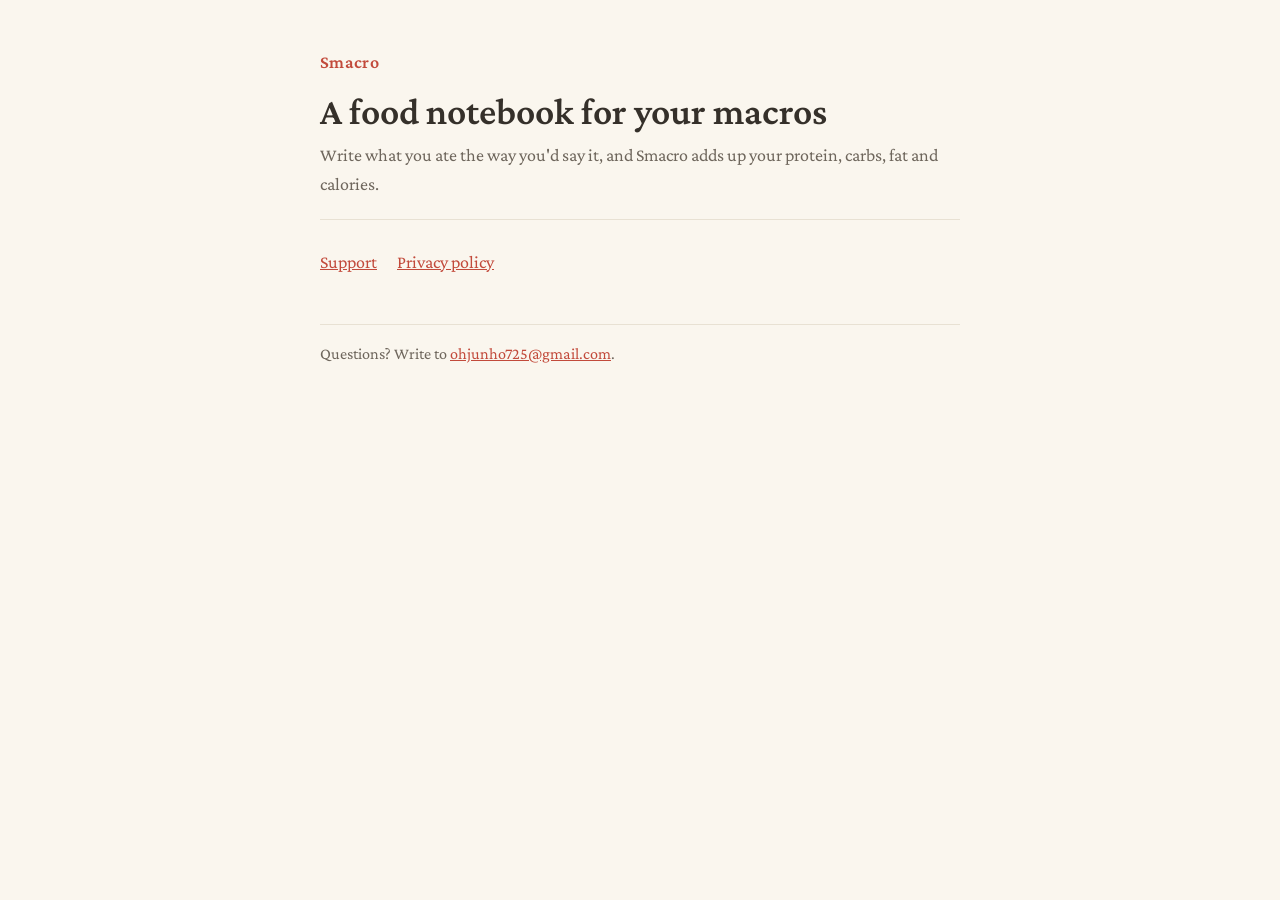
==== index.html @ b34d1b71 "Add the Smacro home, support and privacy policy pages Co-Authored-By: Claude Opus 5.5 <noreply@anthr" ====
<!doctype html>
<html lang="en">
<head>
<meta charset="utf-8">
<meta name="viewport" content="width=device-width, initial-scale=1">
<title>Smacro</title>
<link rel="preconnect" href="https://fonts.googleapis.com">
<link href="https://fonts.googleapis.com/css2?family=Crimson+Pro:wght@400;600&display=swap" rel="stylesheet">
<link rel="stylesheet" href="style.css">
</head>
<body>
<main>
<header>
  <a class="brand" href="./">Smacro</a>
  <h1>A food notebook for your macros</h1>
  <p class="meta">Write what you ate the way you'd say it, and Smacro adds up your protein, carbs, fat and calories.</p>
</header>
<nav>
  <a href="support.html">Support</a>
  <a href="privacy.html">Privacy policy</a>
</nav>
<footer>Questions? Write to <a href="mailto:ohjunho725@gmail.com">ohjunho725@gmail.com</a>.</footer>
</main>
</body>
</html>
---- style.css ----
:root {
  --paper: #FAF6EE;
  --card: #FFFDF8;
  --ink: #35302A;
  --soft: #6E665C;
  --rule: #E8E1D3;
  --accent: #C24A3B;
  color-scheme: light dark;
}
@media (prefers-color-scheme: dark) {
  :root {
    --paper: #1D1A17;
    --card: #282420;
    --ink: #E9E2D6;
    --soft: #A9A094;
    --rule: #35302A;
    --accent: #F2665C;
  }
}
* { box-sizing: border-box; }
body {
  margin: 0;
  background: var(--paper);
  color: var(--ink);
  font: 18px/1.6 "Crimson Pro", Georgia, "Times New Roman", serif;
  -webkit-text-size-adjust: 100%;
}
main { max-width: 680px; margin: 0 auto; padding: 48px 20px 72px; }
header { border-bottom: 1px solid var(--rule); padding-bottom: 20px; margin-bottom: 28px; }
.brand { color: var(--accent); text-decoration: none; font-weight: 600; letter-spacing: 0.02em; }
h1 { font-size: 2.1em; line-height: 1.15; margin: 0.35em 0 0.2em; font-weight: 600; }
h2 { font-size: 1.3em; margin: 1.8em 0 0.4em; font-weight: 600; }
p, li { color: var(--ink); }
.meta { color: var(--soft); margin: 0; }
a { color: var(--accent); }
ul { padding-left: 1.2em; }
li + li { margin-top: 0.35em; }
.card { background: var(--card); border: 1px solid var(--rule); border-radius: 14px; padding: 18px 20px; margin: 20px 0; }
.card p { margin: 0.3em 0; }
nav { display: flex; gap: 20px; flex-wrap: wrap; margin-top: 8px; }
footer { border-top: 1px solid var(--rule); margin-top: 48px; padding-top: 16px; color: var(--soft); font-size: 0.9em; }
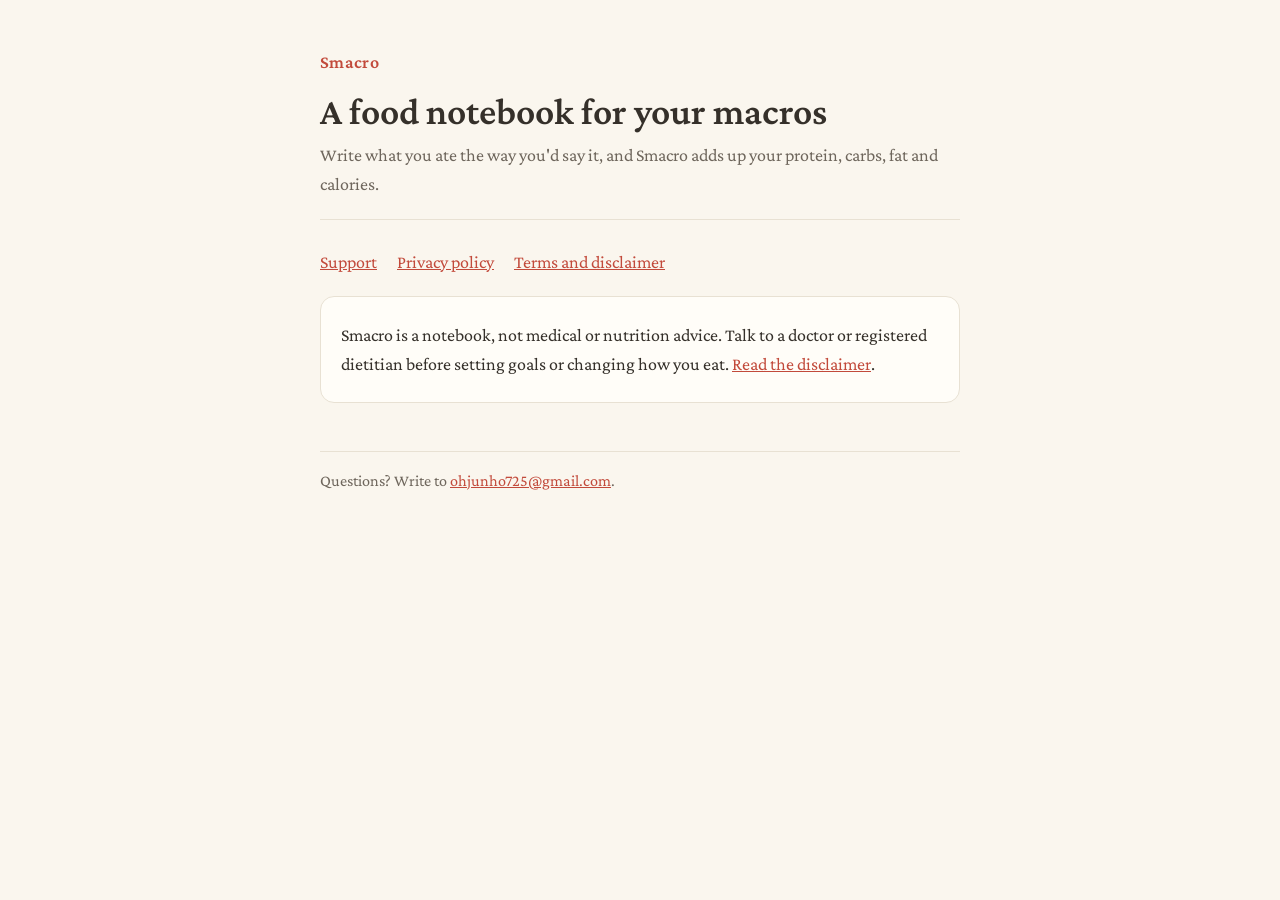
==== commit 31275ee3: "Add terms and a not-medical-advice disclaimer, linked from every page Co-Authored-By: Claude Opus 5." ====
--- a/index.html
+++ b/index.html
@@ -18,7 +18,11 @@
 <nav>
   <a href="support.html">Support</a>
   <a href="privacy.html">Privacy policy</a>
+  <a href="terms.html">Terms and disclaimer</a>
 </nav>
+<div class="card">
+  <p>Smacro is a notebook, not medical or nutrition advice. Talk to a doctor or registered dietitian before setting goals or changing how you eat. <a href="terms.html">Read the disclaimer</a>.</p>
+</div>
 <footer>Questions? Write to <a href="mailto:ohjunho725@gmail.com">ohjunho725@gmail.com</a>.</footer>
 </main>
 </body>
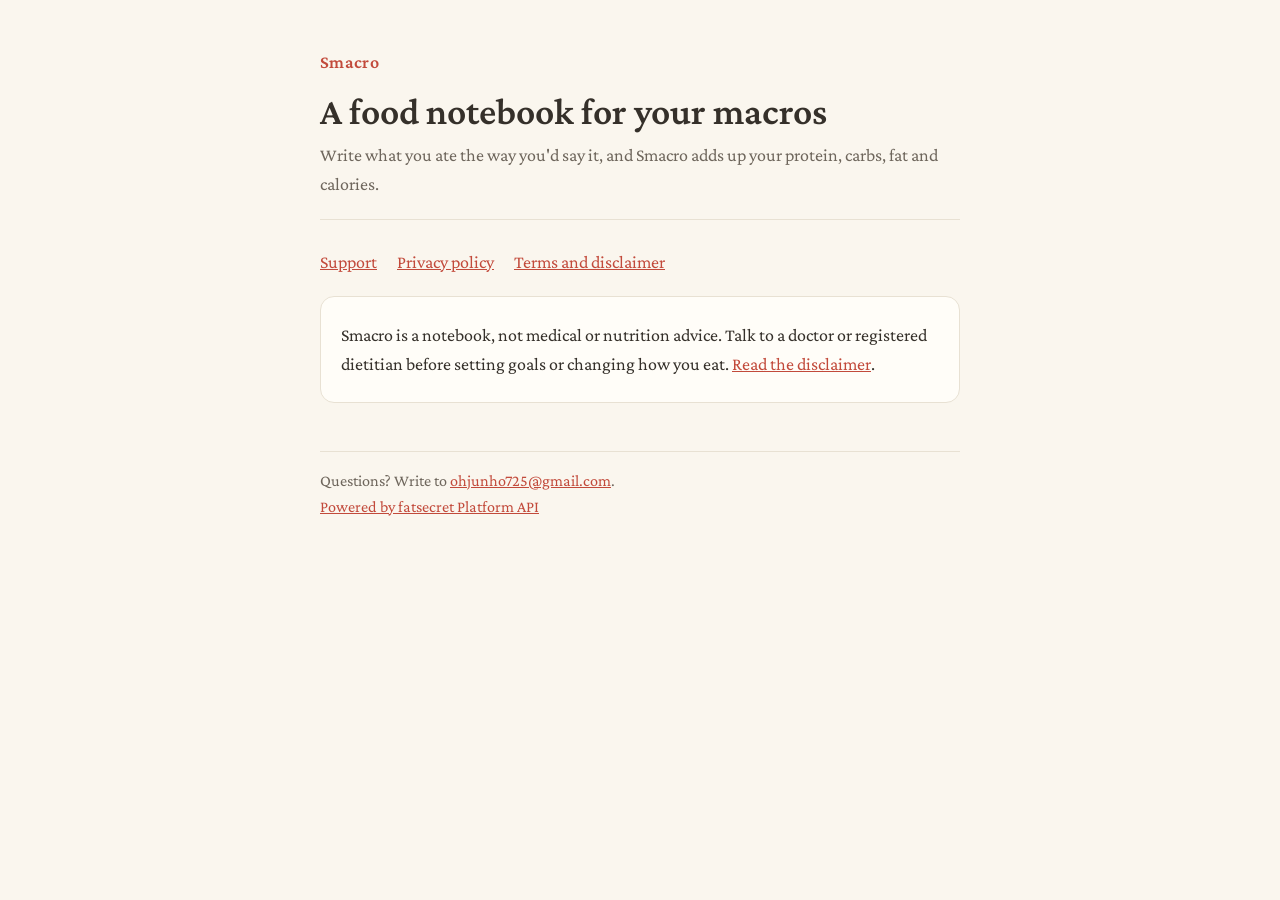
==== commit 36e1a29f: "Say barcodes are looked up in fatsecret, and credit fatsecret Barcode lookups now go to Smacro's own" ====
--- a/index.html
+++ b/index.html
@@ -23,7 +23,7 @@
 <div class="card">
   <p>Smacro is a notebook, not medical or nutrition advice. Talk to a doctor or registered dietitian before setting goals or changing how you eat. <a href="terms.html">Read the disclaimer</a>.</p>
 </div>
-<footer>Questions? Write to <a href="mailto:ohjunho725@gmail.com">ohjunho725@gmail.com</a>.</footer>
+<footer>Questions? Write to <a href="mailto:ohjunho725@gmail.com">ohjunho725@gmail.com</a>.<br><a href="https://platform.fatsecret.com">Powered by fatsecret Platform API</a></footer>
 </main>
 </body>
 </html>
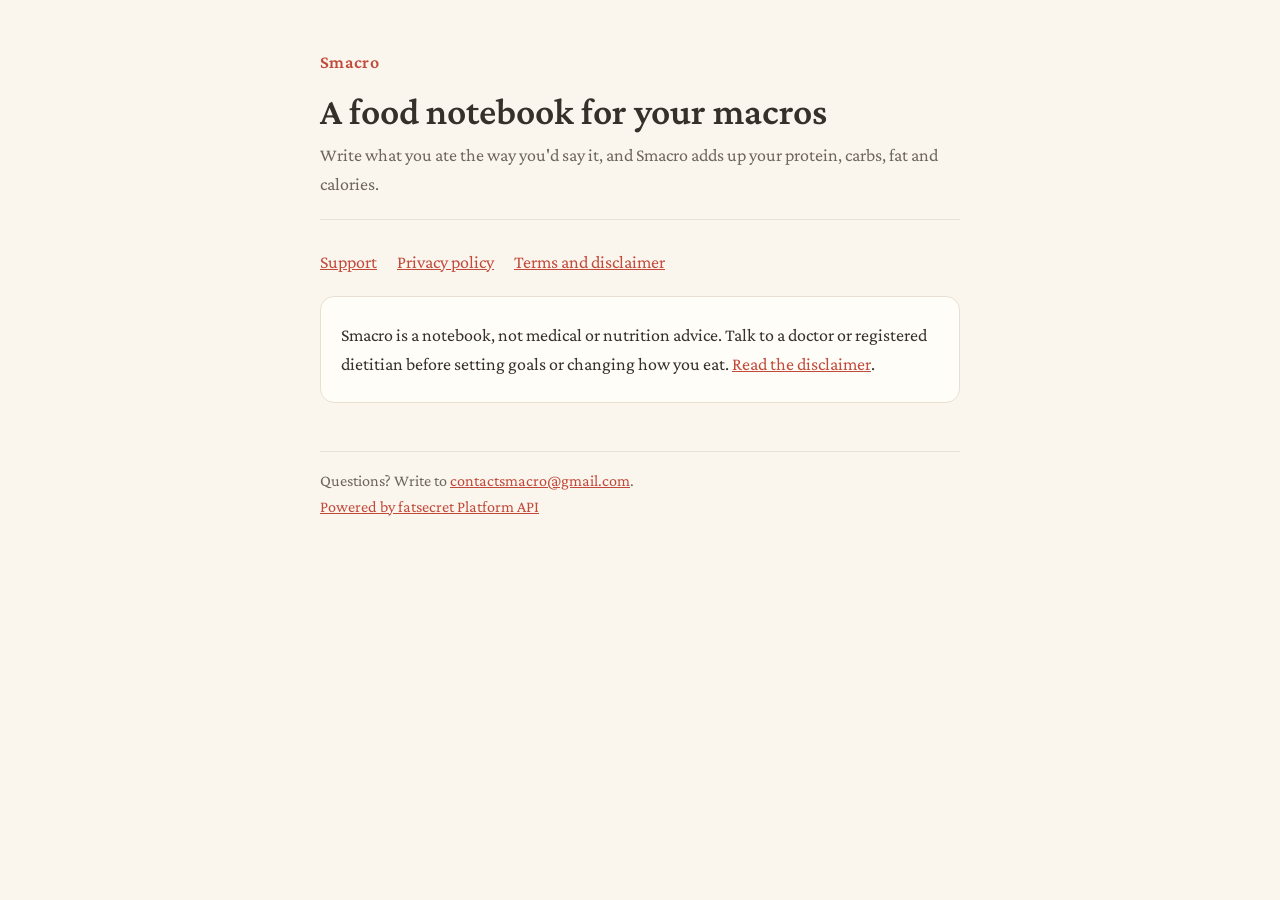
==== commit 4e62379a: "Use the Smacro contact email on all pages Co-Authored-By: Claude Sonnet 5.5 <noreply@anthropic.com>" ====
--- a/index.html
+++ b/index.html
@@ -23,7 +23,7 @@
 <div class="card">
   <p>Smacro is a notebook, not medical or nutrition advice. Talk to a doctor or registered dietitian before setting goals or changing how you eat. <a href="terms.html">Read the disclaimer</a>.</p>
 </div>
-<footer>Questions? Write to <a href="mailto:ohjunho725@gmail.com">ohjunho725@gmail.com</a>.<br><a href="https://platform.fatsecret.com">Powered by fatsecret Platform API</a></footer>
+<footer>Questions? Write to <a href="mailto:contactsmacro@gmail.com">contactsmacro@gmail.com</a>.<br><a href="https://platform.fatsecret.com">Powered by fatsecret Platform API</a></footer>
 </main>
 </body>
 </html>
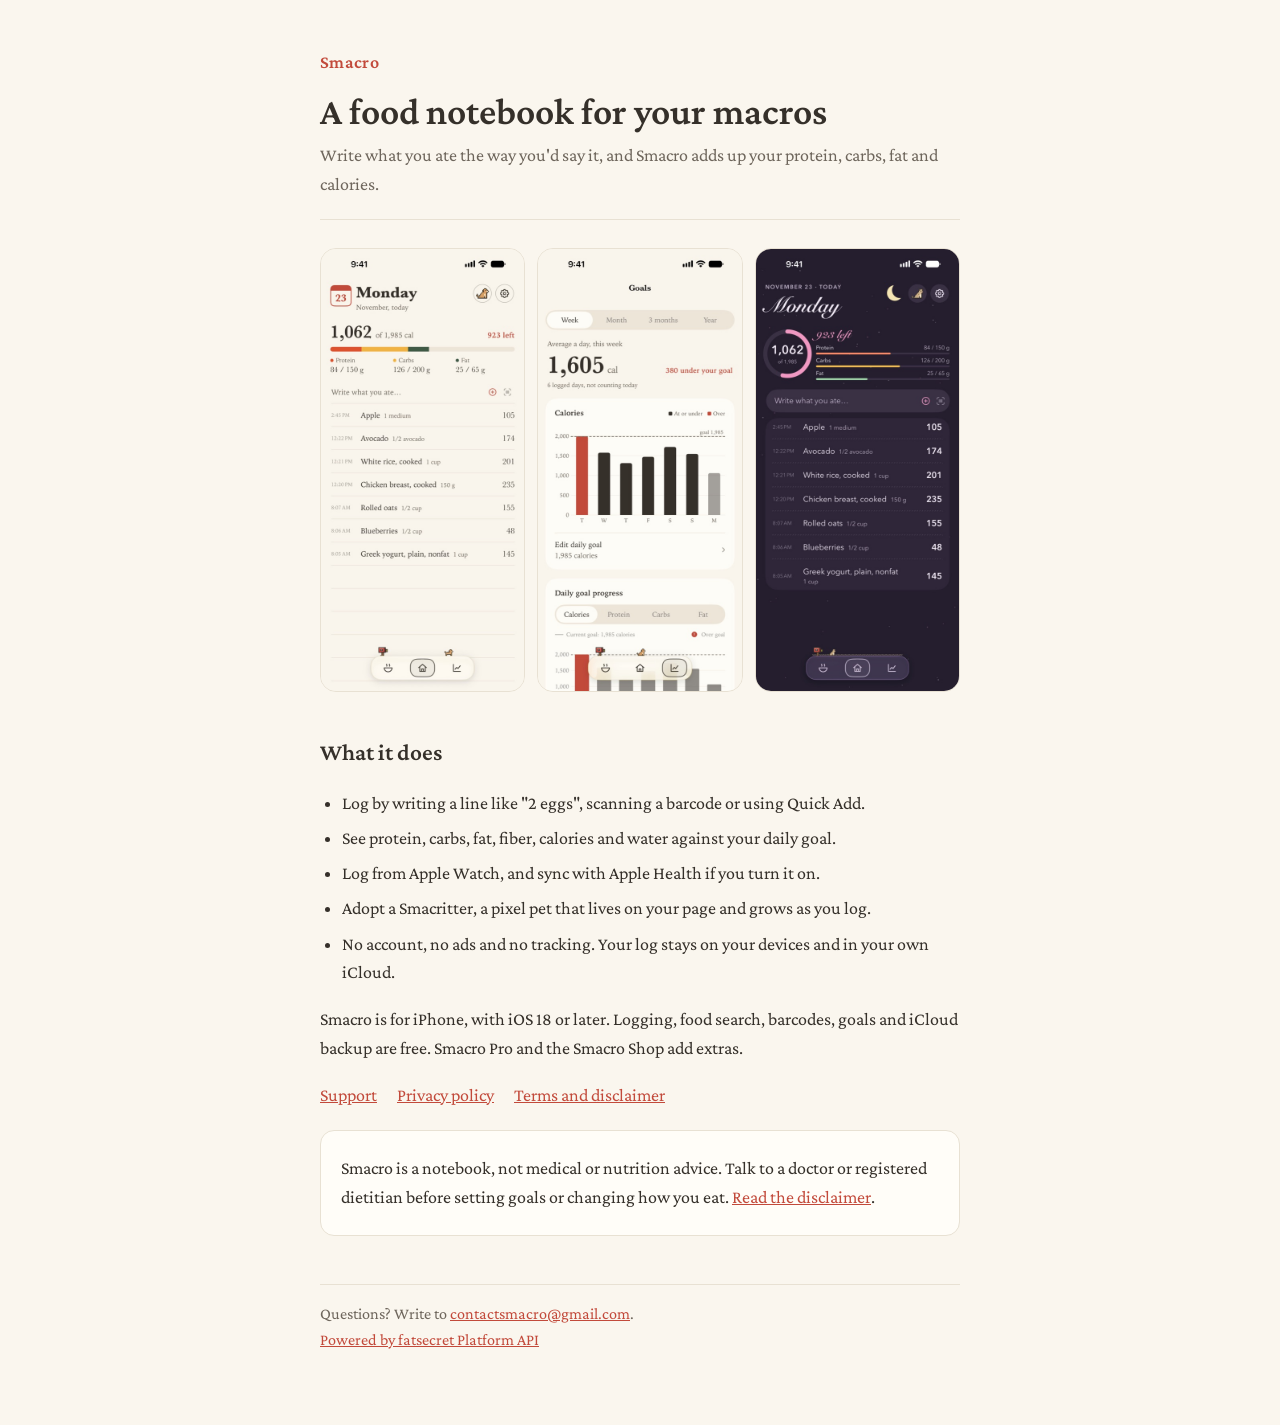
==== commit 736c0abc: "Show the app on the home page Co-Authored-By: Claude Opus 5.5 <noreply@anthropic.com>" ====
--- a/index.html
+++ b/index.html
@@ -4,6 +4,7 @@
 <meta charset="utf-8">
 <meta name="viewport" content="width=device-width, initial-scale=1">
 <title>Smacro</title>
+<meta name="description" content="A food notebook for iPhone and Apple Watch that adds up your macros as you write.">
 <link rel="preconnect" href="https://fonts.googleapis.com">
 <link href="https://fonts.googleapis.com/css2?family=Crimson+Pro:wght@400;600&display=swap" rel="stylesheet">
 <link rel="stylesheet" href="style.css">
@@ -15,6 +16,22 @@
   <h1>A food notebook for your macros</h1>
   <p class="meta">Write what you ate the way you'd say it, and Smacro adds up your protein, carbs, fat and calories.</p>
 </header>
+<div class="shots">
+  <img src="images/1-notebook.jpg" width="506" height="1100" alt="A day's page in Smacro: calories and macros against a goal, with the foods eaten listed beneath.">
+  <img src="images/3-goals.jpg" width="506" height="1100" alt="Goals in Smacro: the week's average calories and a bar for each day against the goal.">
+  <img src="images/4-cattower.jpg" width="506" height="1100" alt="The same page in the Cat Tower look, dark purple with a ring for calories.">
+</div>
+
+<h2>What it does</h2>
+<ul>
+  <li>Log by writing a line like "2 eggs", scanning a barcode or using Quick Add.</li>
+  <li>See protein, carbs, fat, fiber, calories and water against your daily goal.</li>
+  <li>Log from Apple Watch, and sync with Apple Health if you turn it on.</li>
+  <li>Adopt a Smacritter, a pixel pet that lives on your page and grows as you log.</li>
+  <li>No account, no ads and no tracking. Your log stays on your devices and in your own iCloud.</li>
+</ul>
+<p>Smacro is for iPhone, with iOS 18 or later. Logging, food search, barcodes, goals and iCloud backup are free. Smacro Pro and the Smacro Shop add extras.</p>
+
 <nav>
   <a href="support.html">Support</a>
   <a href="privacy.html">Privacy policy</a>
--- a/style.css
+++ b/style.css
@@ -39,3 +39,5 @@
 .card p { margin: 0.3em 0; }
 nav { display: flex; gap: 20px; flex-wrap: wrap; margin-top: 8px; }
 footer { border-top: 1px solid var(--rule); margin-top: 48px; padding-top: 16px; color: var(--soft); font-size: 0.9em; }
+.shots { display: grid; grid-template-columns: repeat(3, 1fr); gap: 12px; margin: 8px 0 12px; }
+.shots img { display: block; width: 100%; height: auto; border: 1px solid var(--rule); border-radius: 16px; }
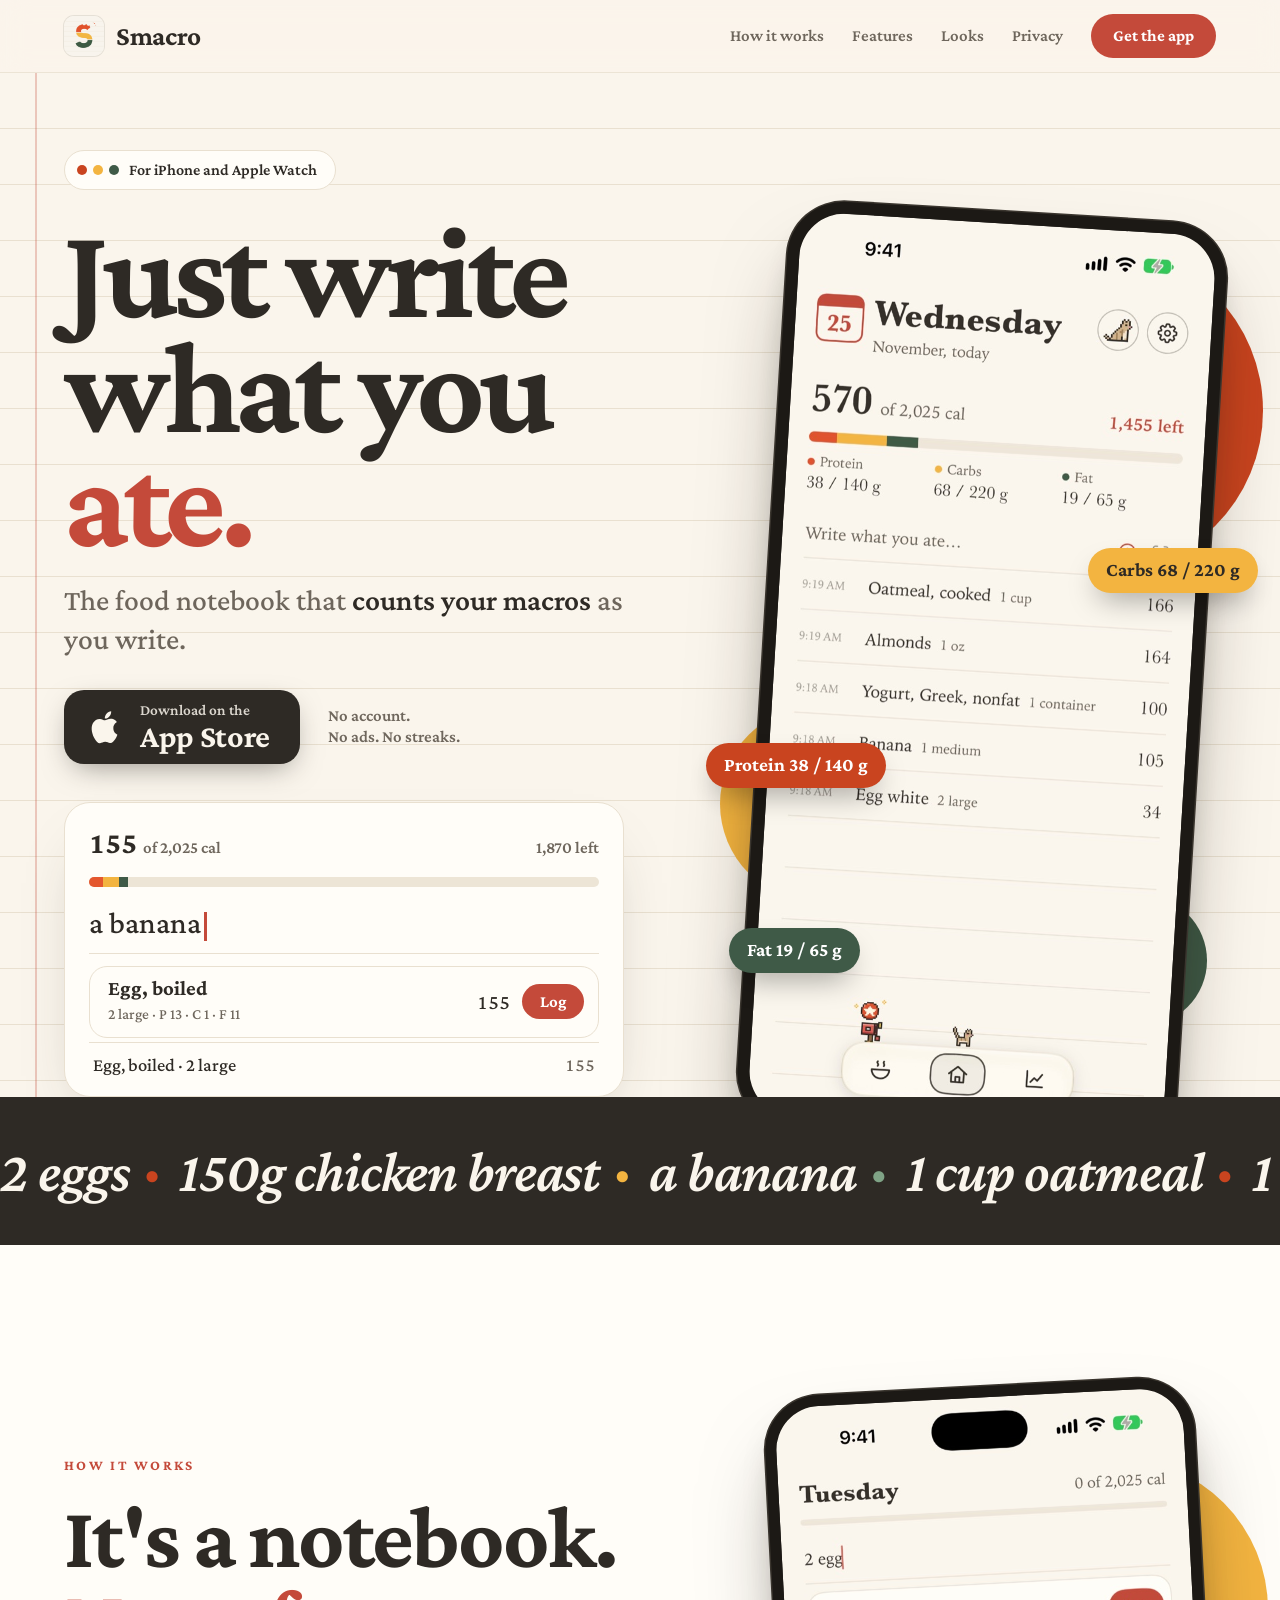
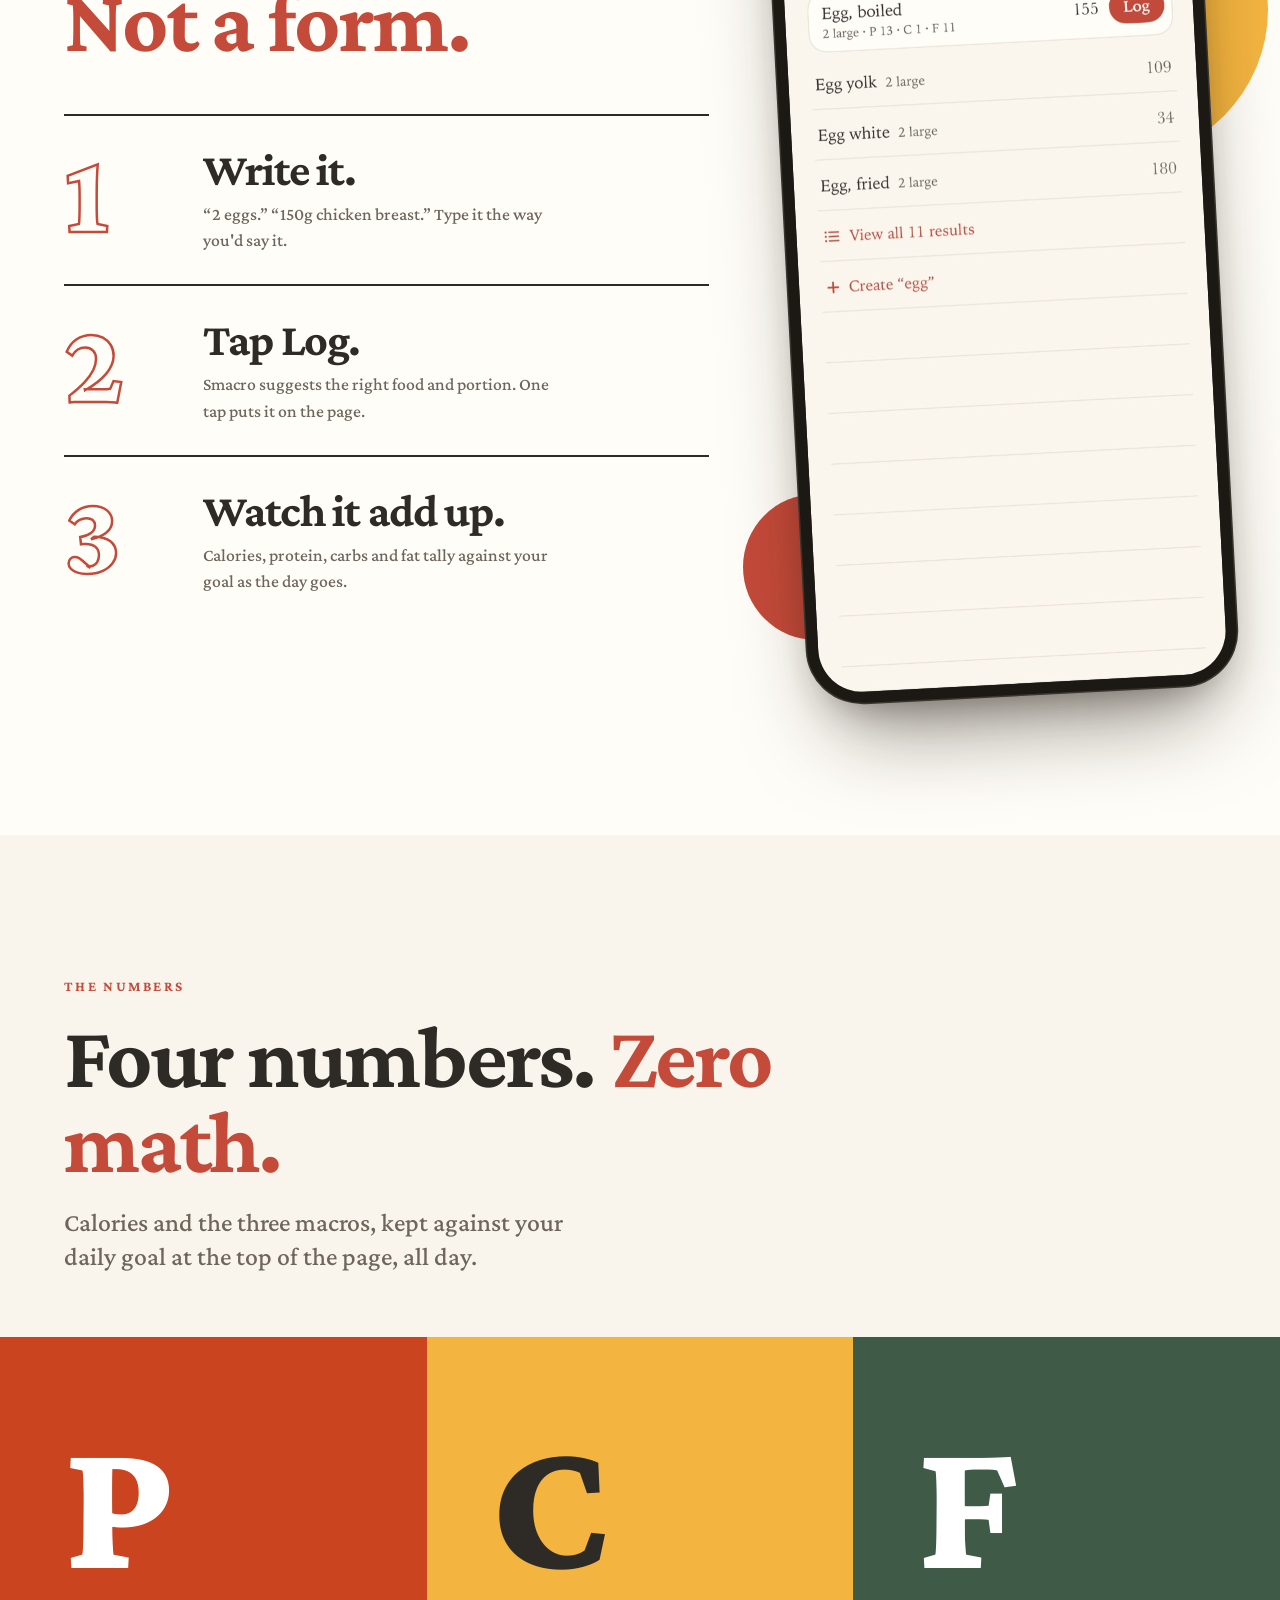
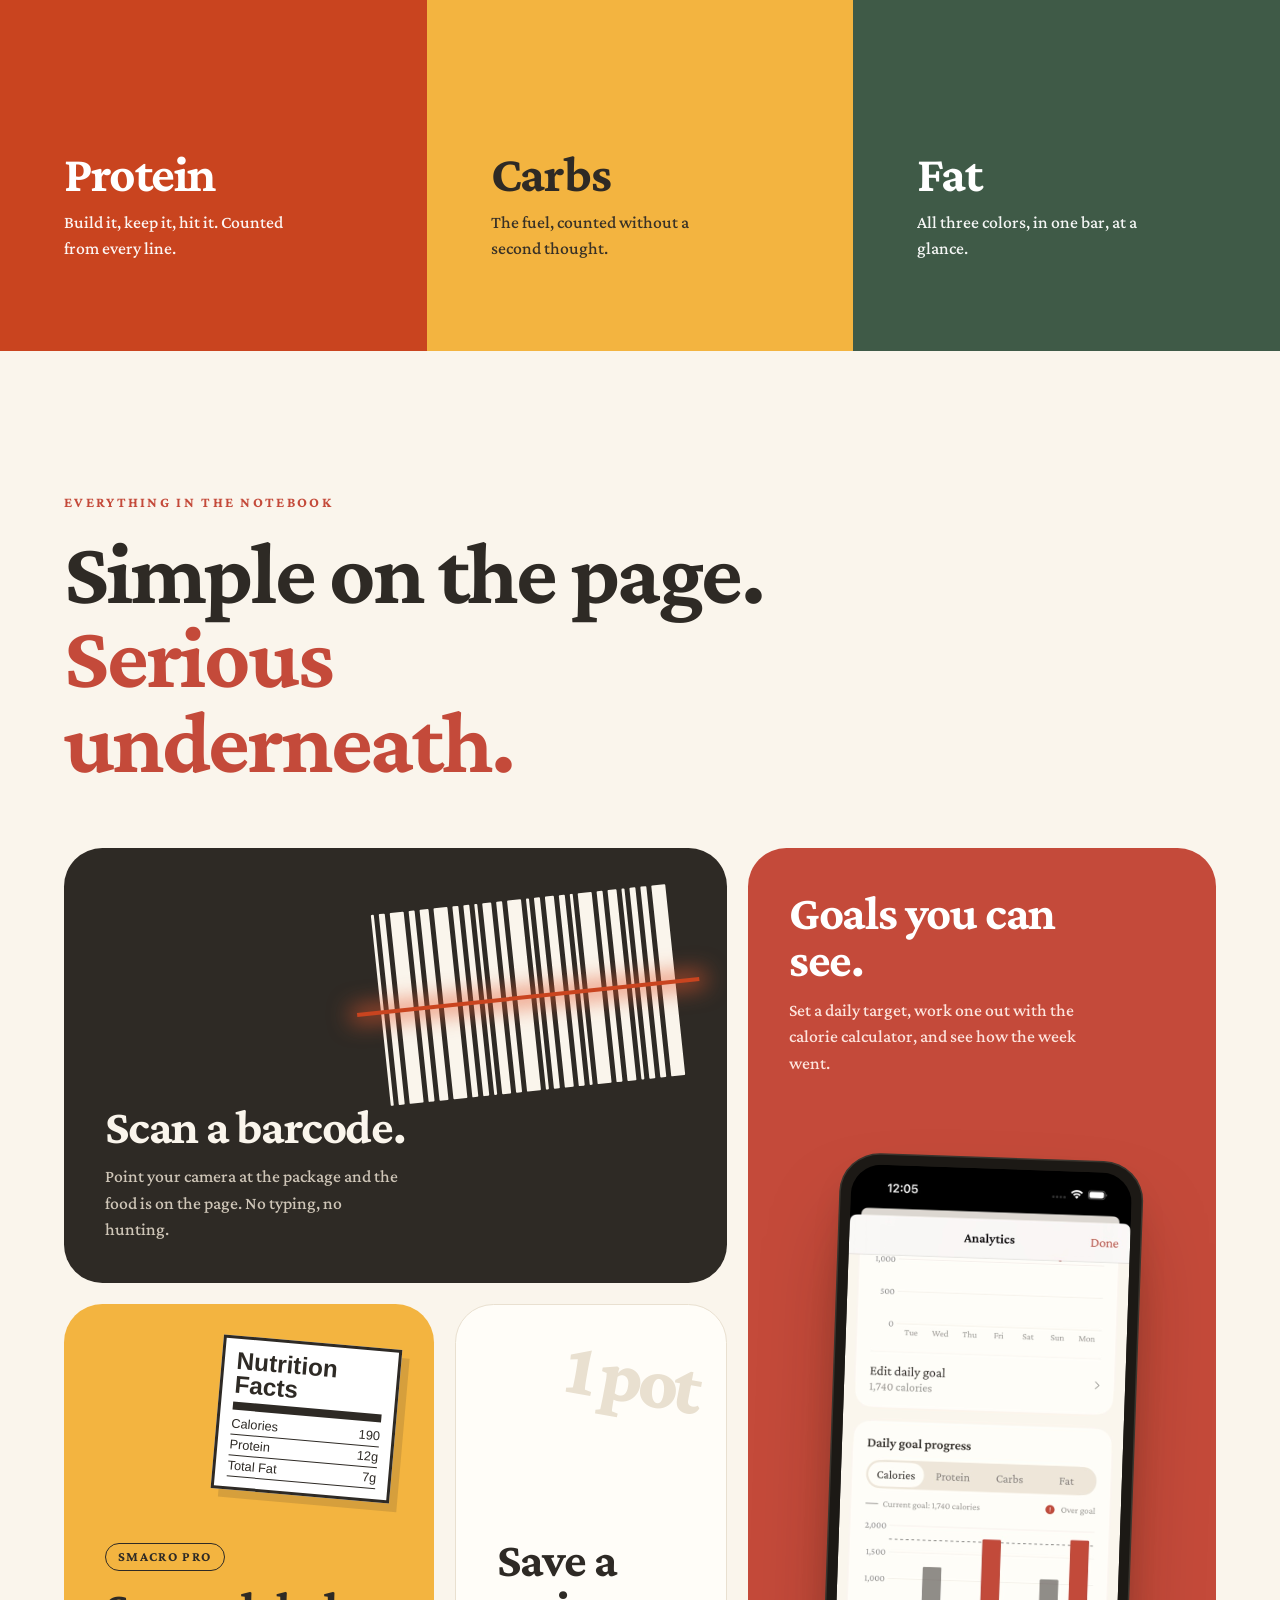
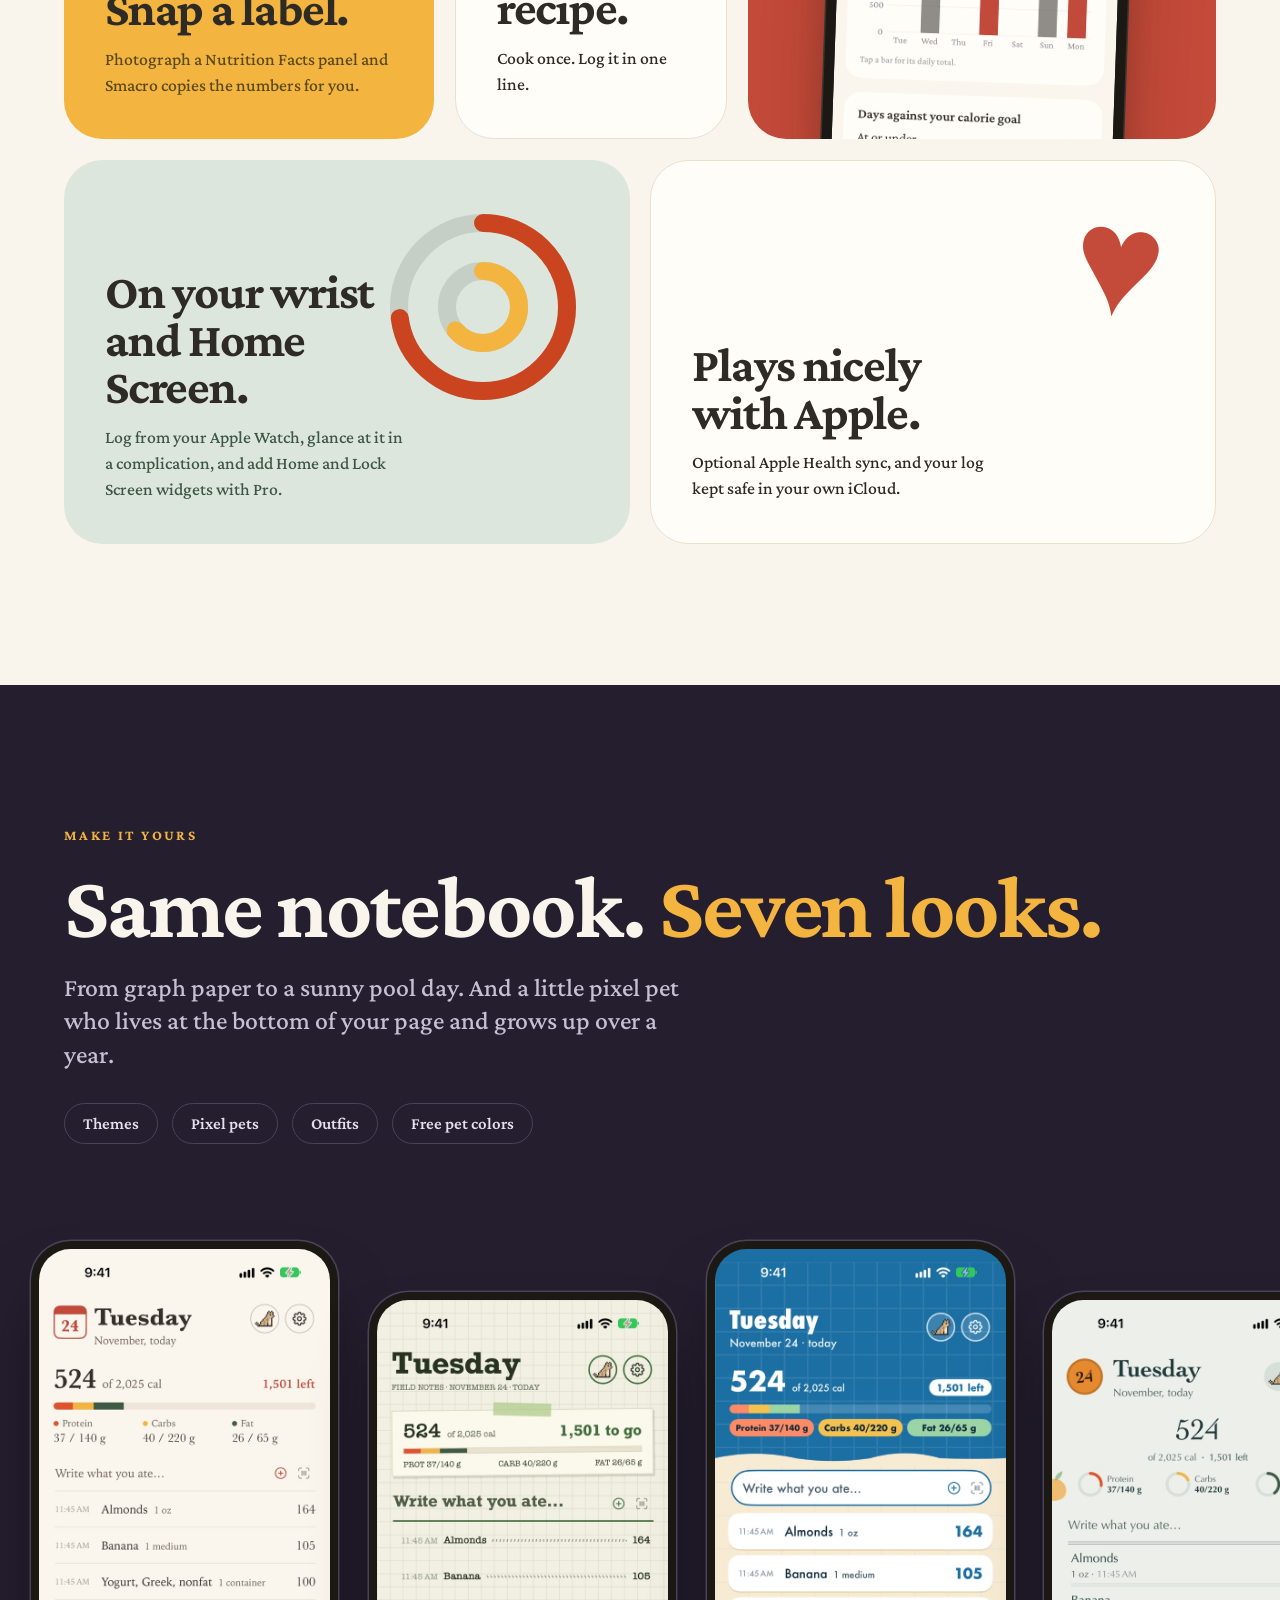
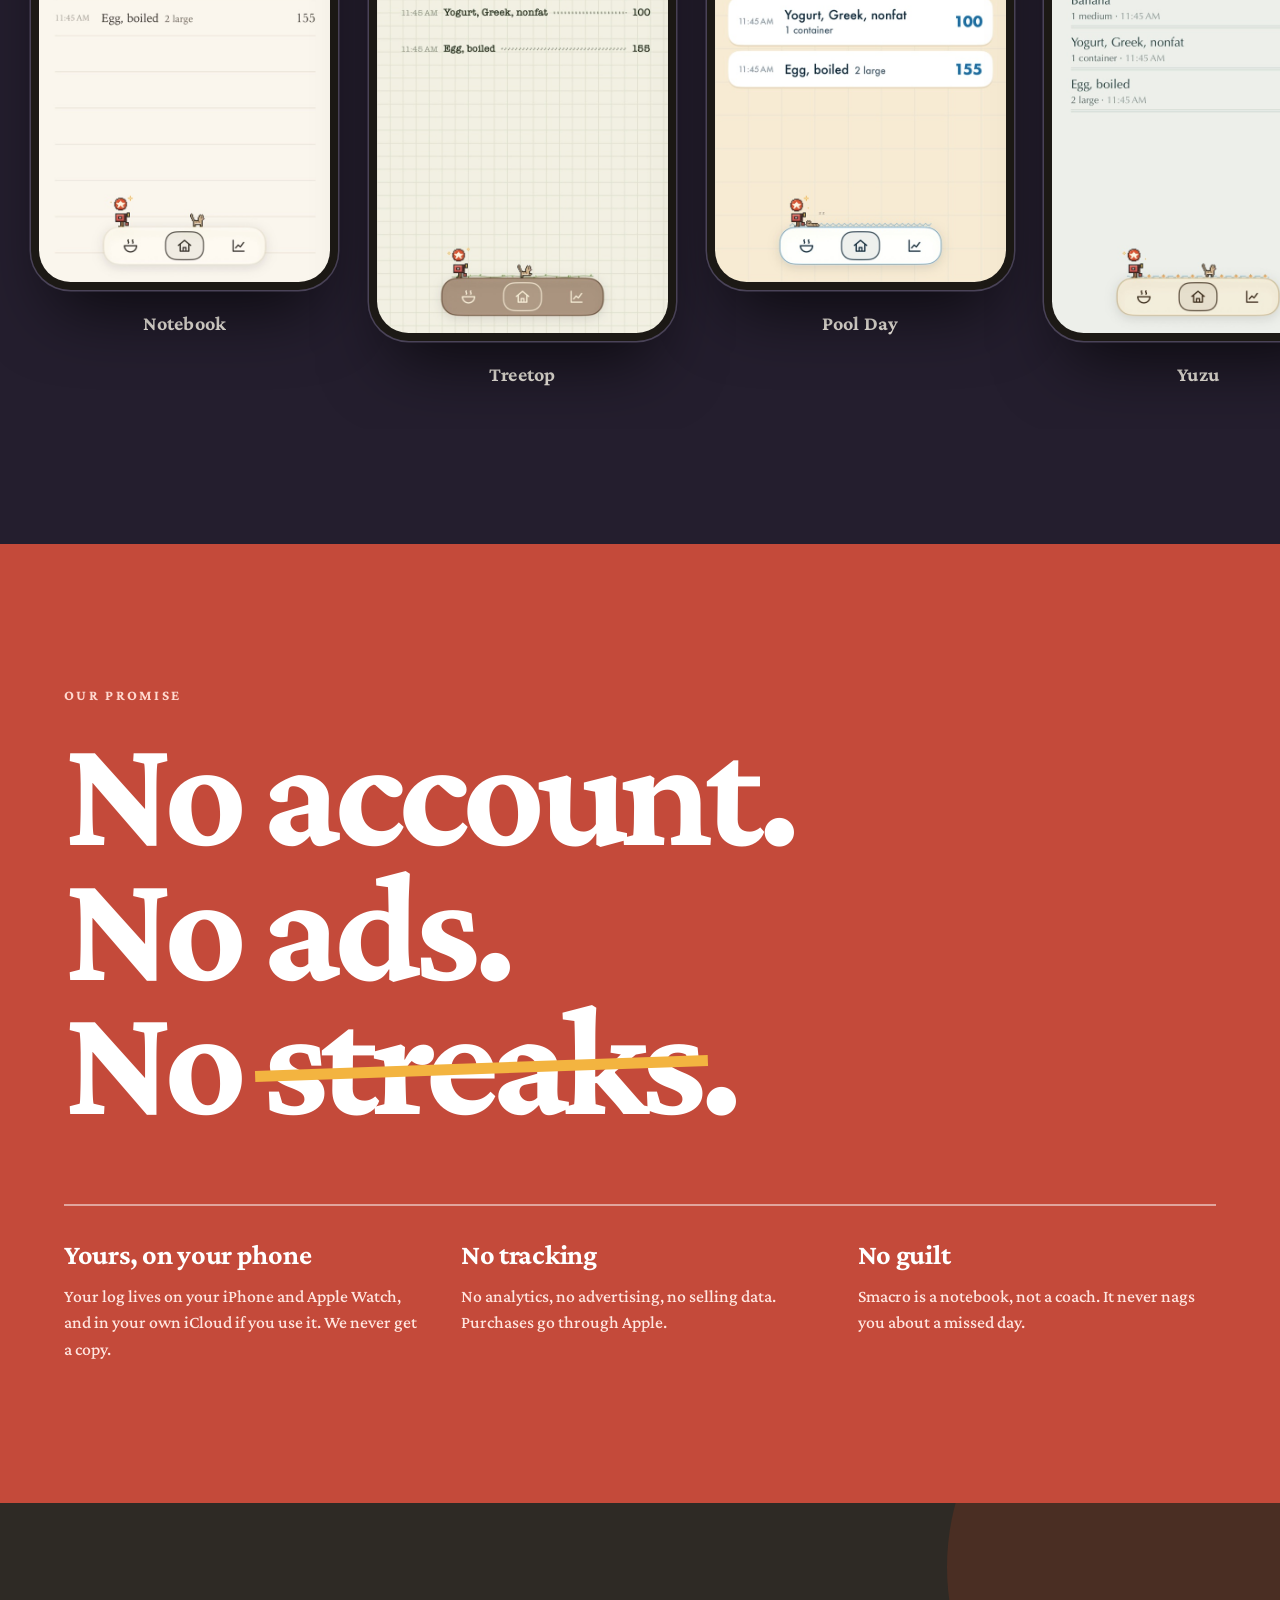
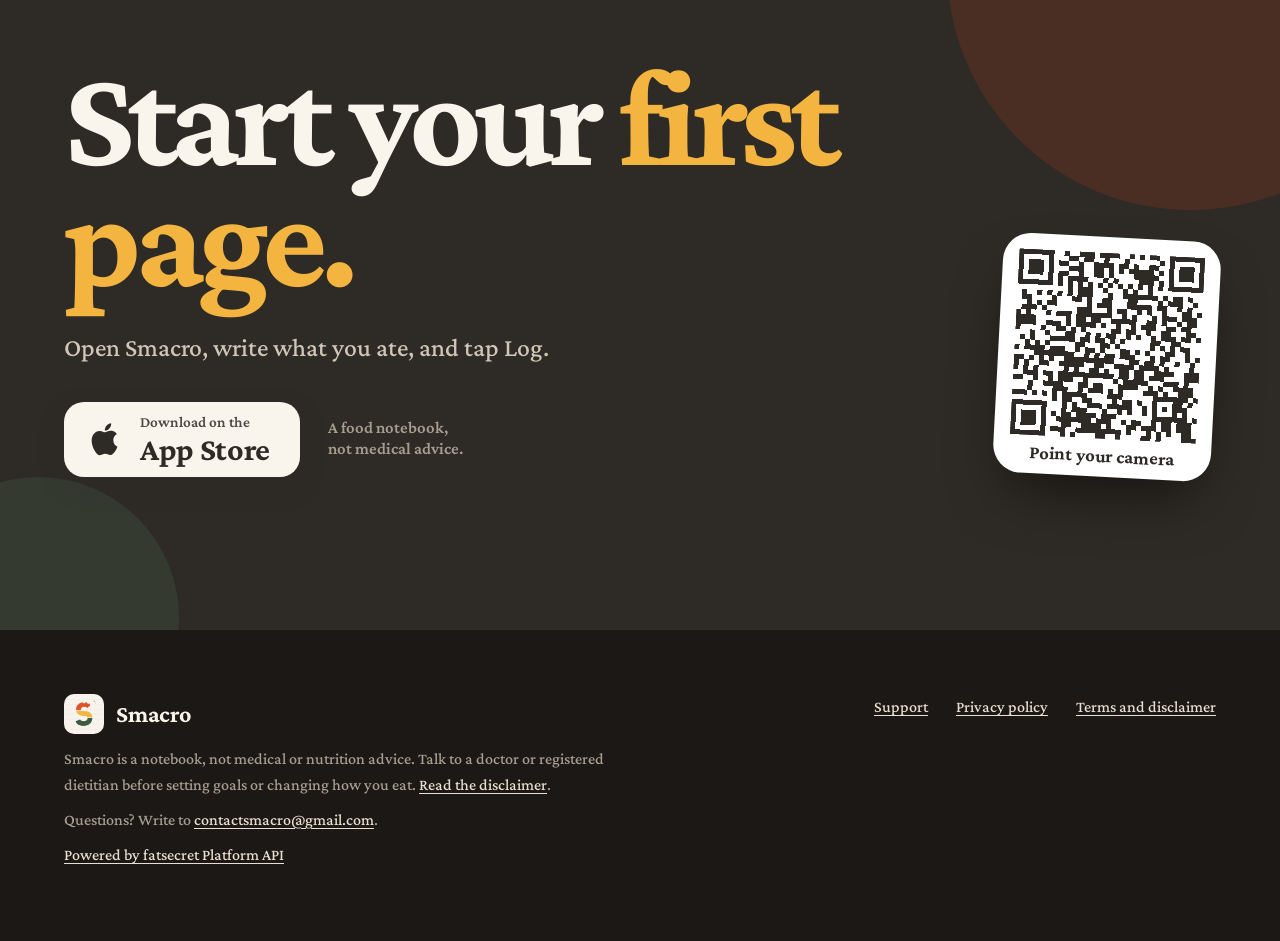
==== commit fa13945a: "Redesign the home page as a full-width marketing page Replace the narrow centered column with full-b" ====
--- a/index.html
+++ b/index.html
@@ -2,45 +2,298 @@
 <html lang="en">
 <head>
 <meta charset="utf-8">
-<meta name="viewport" content="width=device-width, initial-scale=1">
-<title>Smacro</title>
-<meta name="description" content="A food notebook for iPhone and Apple Watch that adds up your macros as you write.">
+<meta name="viewport" content="width=device-width, initial-scale=1, viewport-fit=cover">
+<title>Smacro: the food notebook that counts your macros</title>
+<meta name="description" content="Just write what you ate. Smacro is a food notebook for iPhone and Apple Watch that adds up your calories, protein, carbs and fat as you write. No account, no ads, no streaks.">
+<meta name="theme-color" content="#FAF5EC">
+<meta name="apple-itunes-app" content="app-id=6831761822">
+<meta property="og:type" content="website">
+<meta property="og:title" content="Smacro: just write what you ate">
+<meta property="og:description" content="The food notebook that counts your macros as you write. No account. No ads. No streaks.">
+<meta property="og:url" content="https://ohitsjunho.github.io/smacro-site/">
+<link rel="icon" type="image/png" href="img/icon.png">
+<link rel="apple-touch-icon" href="img/icon.png">
 <link rel="preconnect" href="https://fonts.googleapis.com">
-<link href="https://fonts.googleapis.com/css2?family=Crimson+Pro:wght@400;600&display=swap" rel="stylesheet">
-<link rel="stylesheet" href="style.css">
+<link rel="preconnect" href="https://fonts.gstatic.com" crossorigin>
+<link href="https://fonts.googleapis.com/css2?family=Crimson+Pro:ital,wght@0,400;0,500;0,600;0,700;0,800;1,600&display=swap" rel="stylesheet">
+<link rel="stylesheet" href="home.css">
+<script>document.documentElement.classList.add('js')</script>
 </head>
 <body>
+
+<header class="nav">
+  <div class="wrap">
+    <a class="brand" href="./"><img src="img/icon.png" alt="" width="40" height="40">Smacro</a>
+    <a class="link" href="#how">How it works</a>
+    <a class="link" href="#features">Features</a>
+    <a class="link" href="#looks">Looks</a>
+    <a class="link" href="#privacy">Privacy</a>
+    <a class="cta" href="https://apps.apple.com/us/app/smacro/id6831761822">Get the app</a>
+  </div>
+</header>
+
 <main>
-<header>
-  <a class="brand" href="./">Smacro</a>
-  <h1>A food notebook for your macros</h1>
-  <p class="meta">Write what you ate the way you'd say it, and Smacro adds up your protein, carbs, fat and calories.</p>
-</header>
-<div class="shots">
-  <img src="images/1-notebook.jpg" width="506" height="1100" alt="A day's page in Smacro: calories and macros against a goal, with the foods eaten listed beneath.">
-  <img src="images/3-goals.jpg" width="506" height="1100" alt="Goals in Smacro: the week's average calories and a bar for each day against the goal.">
-  <img src="images/4-cattower.jpg" width="506" height="1100" alt="The same page in the Cat Tower look, dark purple with a ring for calories.">
+<!-- HERO -->
+<section class="hero">
+  <div class="wrap">
+    <div>
+      <span class="pill"><i></i>For iPhone and Apple Watch</span>
+      <h1>Just write what you <em>ate.</em></h1>
+      <p class="lede">The food notebook that <b>counts your macros</b> as you write.</p>
+
+      <div class="hero-actions">
+        <a class="store" href="https://apps.apple.com/us/app/smacro/id6831761822">
+          <svg viewBox="0 0 24 24" aria-hidden="true"><path d="M16.4 12.6c0-2.4 2-3.5 2.1-3.6-1.1-1.7-2.9-1.9-3.5-1.9-1.5-.1-2.9.9-3.6.9-.8 0-1.9-.9-3.2-.8-1.6 0-3.1 1-4 2.4-1.7 3-.4 7.3 1.2 9.7.8 1.2 1.8 2.5 3 2.4 1.2 0 1.7-.8 3.1-.8s1.9.8 3.1.7c1.3 0 2.1-1.2 2.9-2.3.9-1.3 1.3-2.6 1.3-2.7 0 0-2.4-.9-2.4-3.8zM14.1 5.5c.7-.8 1.1-1.9 1-3-1 0-2.1.7-2.8 1.5-.6.7-1.1 1.8-1 2.9 1.1.1 2.1-.6 2.8-1.4z"/></svg>
+          <span><small>Download on the</small><b>App Store</b></span>
+        </a>
+        <p>No account.<br>No ads. No streaks.</p>
+      </div>
+
+      <div class="demo" aria-label="Animated demo: typing a food into Smacro and logging it">
+        <div class="demo-top"><span><b id="dTotal">0</b>of 2,025 cal</span><span id="dLeft">2,025 left</span></div>
+        <div class="bar" aria-hidden="true"><i id="s1"></i><i id="s2"></i><i id="s3"></i></div>
+        <div class="typed"><span id="dType"><span class="ph">Write what you ate…</span></span><span class="caret"></span></div>
+        <div class="suggest" id="dSuggest" aria-hidden="true">
+          <div><strong id="dName">Egg, boiled</strong><small id="dSub">2 large · P 13 · C 1 · F 11</small></div>
+          <div class="r"><span id="dCal">155</span><span class="logbtn" id="dBtn">Log</span></div>
+        </div>
+        <ul class="rows" id="dRows"></ul>
+      </div>
+    </div>
+
+    <div class="stage">
+      <span class="blob b1"></span><span class="blob b2"></span><span class="blob b3"></span>
+      <span class="chip p">Protein 38 / 140 g</span>
+      <span class="chip c">Carbs 68 / 220 g</span>
+      <span class="chip f">Fat 19 / 65 g</span>
+      <div class="phone"><img src="img/home.jpg" width="640" height="1391" alt="Smacro's page for a Wednesday: 570 of 2,025 calories, protein, carbs and fat bars, and a list of oatmeal, almonds, yogurt, a banana and egg whites."></div>
+    </div>
+  </div>
+</section>
+
+<!-- TICKER -->
+<div class="ticker" aria-hidden="true">
+  <div class="ticker-track" id="ticker">
+    <span>2 eggs</span><span>150g chicken breast</span><span>a banana</span><span>1 cup oatmeal</span><span>1 oz almonds</span><span>Greek yogurt</span><span>2 slices toast</span><span>a flat white</span>
+  </div>
 </div>
 
-<h2>What it does</h2>
-<ul>
-  <li>Log by writing a line like "2 eggs", scanning a barcode or using Quick Add.</li>
-  <li>See protein, carbs, fat, fiber, calories and water against your daily goal.</li>
-  <li>Log from Apple Watch, and sync with Apple Health if you turn it on.</li>
-  <li>Adopt a Smacritter, a pixel pet that lives on your page and grows as you log.</li>
-  <li>No account, no ads and no tracking. Your log stays on your devices and in your own iCloud.</li>
-</ul>
-<p>Smacro is for iPhone, with iOS 18 or later. Logging, food search, barcodes, goals and iCloud backup are free. Smacro Pro and the Smacro Shop add extras.</p>
-
-<nav>
-  <a href="support.html">Support</a>
-  <a href="privacy.html">Privacy policy</a>
-  <a href="terms.html">Terms and disclaimer</a>
-</nav>
-<div class="card">
-  <p>Smacro is a notebook, not medical or nutrition advice. Talk to a doctor or registered dietitian before setting goals or changing how you eat. <a href="terms.html">Read the disclaimer</a>.</p>
-</div>
-<footer>Questions? Write to <a href="mailto:contactsmacro@gmail.com">contactsmacro@gmail.com</a>.<br><a href="https://platform.fatsecret.com">Powered by fatsecret Platform API</a></footer>
+<!-- HOW IT WORKS -->
+<section class="how" id="how">
+  <div class="wrap">
+    <div>
+      <p class="eyebrow rv">How it works</p>
+      <h2 class="rv">It's a notebook. <em>Not a form.</em></h2>
+      <ol class="steps">
+        <li class="rv"><div><h3>Write it.</h3><p>“2 eggs.” “150g chicken breast.” Type it the way you'd say it.</p></div></li>
+        <li class="rv d1"><div><h3>Tap Log.</h3><p>Smacro suggests the right food and portion. One tap puts it on the page.</p></div></li>
+        <li class="rv d2"><div><h3>Watch it add up.</h3><p>Calories, protein, carbs and fat tally against your goal as the day goes.</p></div></li>
+      </ol>
+    </div>
+    <div class="stage rv d1">
+      <span class="blob b1"></span><span class="blob b2"></span>
+      <div class="phone"><img src="img/type.jpg" width="640" height="1391" loading="lazy" alt="Typing “2 egg” on Smacro's page, with “Egg, boiled, 2 large, 155 calories” suggested and a Log button."></div>
+    </div>
+  </div>
+</section>
+
+<!-- MACROS -->
+<section aria-labelledby="macros-h">
+  <div class="macros-head"><div class="wrap">
+    <p class="eyebrow rv">The numbers</p>
+    <h2 id="macros-h" class="rv">Four numbers. <em>Zero math.</em></h2>
+    <p class="lede rv">Calories and the three macros, kept against your daily goal at the top of the page, all day.</p>
+  </div></div>
+  <div class="macros">
+    <article class="p rv"><div class="g" aria-hidden="true">P</div><div><h3>Protein</h3><p>Build it, keep it, hit it. Counted from every line.</p></div></article>
+    <article class="c rv d1"><div class="g" aria-hidden="true">C</div><div><h3>Carbs</h3><p>The fuel, counted without a second thought.</p></div></article>
+    <article class="f rv d2"><div class="g" aria-hidden="true">F</div><div><h3>Fat</h3><p>All three colors, in one bar, at a glance.</p></div></article>
+  </div>
+</section>
+
+<!-- FEATURES -->
+<section class="features" id="features">
+  <div class="wrap">
+    <p class="eyebrow rv">Everything in the notebook</p>
+    <h2 class="rv">Simple on the page. <em>Serious underneath.</em></h2>
+
+    <div class="bento">
+      <article class="card c-scan rv">
+        <div class="barcode-wrap" aria-hidden="true">
+          <div class="barcode"><i></i><i></i><i></i><i></i><i></i><i></i><i></i><i></i><i></i><i></i><i></i><i></i><i></i><i></i><i></i><i></i><i></i><i></i><i></i><i></i><i></i><i></i><i></i><i></i><span class="scanline"></span></div>
+        </div>
+        <h3>Scan a barcode.</h3>
+        <p>Point your camera at the package and the food is on the page. No typing, no hunting.</p>
+      </article>
+
+      <article class="card c-goals rv d1">
+        <h3>Goals you can see.</h3>
+        <p>Set a daily target, work one out with the calorie calculator, and see how the week went.</p>
+        <div class="phone shot"><img src="img/goals.jpg" width="640" height="1391" loading="lazy" alt="Smacro's Analytics screen: a bar chart of daily calories against a 1,740 calorie goal."></div>
+      </article>
+
+      <article class="card c-label rv">
+        <div class="label-art" aria-hidden="true"><b>Nutrition Facts</b><div><span>Calories</span><span>190</span></div><div><span>Protein</span><span>12g</span></div><div><span>Total Fat</span><span>7g</span></div></div>
+        <span class="tag">Smacro Pro</span>
+        <h3>Snap a label.</h3>
+        <p>Photograph a Nutrition Facts panel and Smacro copies the numbers for you.</p>
+      </article>
+
+      <article class="card c-recipes rv d1">
+        <div class="recipe-art" aria-hidden="true">1 pot</div>
+        <h3>Save a recipe.</h3>
+        <p>Cook once. Log it in one line.</p>
+      </article>
+
+      <article class="card c-wrist rv">
+        <svg class="ring-art" viewBox="0 0 160 160" aria-hidden="true"><circle class="t" cx="80" cy="80" r="70"/><circle class="a" cx="80" cy="80" r="70"/><circle class="t" cx="80" cy="80" r="30"/><circle class="b" cx="80" cy="80" r="30"/></svg>
+        <h3>On your wrist and Home Screen.</h3>
+        <p>Log from your Apple Watch, glance at it in a complication, and add Home and Lock Screen widgets with Pro.</p>
+      </article>
+
+      <article class="card c-health rv d1">
+        <div class="heart-art" aria-hidden="true">♥</div>
+        <h3>Plays nicely with Apple.</h3>
+        <p>Optional Apple Health sync, and your log kept safe in your own iCloud.</p>
+      </article>
+    </div>
+  </div>
+</section>
+
+<!-- LOOKS + PETS -->
+<section class="themes" id="looks">
+  <div class="wrap">
+    <p class="eyebrow rv">Make it yours</p>
+    <h2 class="rv">Same notebook. <em>Seven looks.</em></h2>
+    <p class="lede rv">From graph paper to a sunny pool day. And a little pixel pet who lives at the bottom of your page and grows up over a year.</p>
+    <div class="pets-note rv"><span>Themes</span><span>Pixel pets</span><span>Outfits</span><span>Free pet colors</span></div>
+  </div>
+  <div class="rail" id="rail">
+    <figure class="theme"><div class="phone"><img src="img/theme-notebook.jpg" width="640" height="1391" loading="lazy" alt="The Notebook look: warm paper with ruled lines."></div><figcaption>Notebook</figcaption></figure>
+    <figure class="theme"><div class="phone"><img src="img/theme-treetop.jpg" width="640" height="1391" loading="lazy" alt="The Treetop look: green graph paper and field notes."></div><figcaption>Treetop</figcaption></figure>
+    <figure class="theme"><div class="phone"><img src="img/theme-poolday.jpg" width="640" height="1391" loading="lazy" alt="The Pool Day look: a bright blue header with rounded cards."></div><figcaption>Pool Day</figcaption></figure>
+    <figure class="theme"><div class="phone"><img src="img/theme-yuzu.jpg" width="640" height="1391" loading="lazy" alt="The Yuzu look: soft green-grey with citrus and macro rings."></div><figcaption>Yuzu</figcaption></figure>
+    <figure class="theme"><div class="phone"><img src="img/theme-cattower.jpg" width="640" height="1391" loading="lazy" alt="The Cat Tower look."></div><figcaption>Cat Tower</figcaption></figure>
+    <figure class="theme"><div class="phone"><img src="img/theme-lilypond.jpg" width="640" height="1391" loading="lazy" alt="The Lily Pond look."></div><figcaption>Lily Pond</figcaption></figure>
+    <figure class="theme"><div class="phone"><img src="img/theme-playpen.jpg" width="640" height="1391" loading="lazy" alt="The Playpen look."></div><figcaption>Playpen</figcaption></figure>
+  </div>
+</section>
+
+<!-- PRIVACY PROMISE -->
+<section class="promise" id="privacy">
+  <div class="wrap">
+    <p class="eyebrow">Our promise</p>
+    <h2><span>No account.</span><span>No ads.</span><span>No <s>streaks</s>.</span></h2>
+    <div class="promise-foot">
+      <div><h3>Yours, on your phone</h3><p>Your log lives on your iPhone and Apple Watch, and in your own iCloud if you use it. We never get a copy.</p></div>
+      <div><h3>No tracking</h3><p>No analytics, no advertising, no selling data. Purchases go through Apple.</p></div>
+      <div><h3>No guilt</h3><p>Smacro is a notebook, not a coach. It never nags you about a missed day.</p></div>
+    </div>
+  </div>
+</section>
+
+<!-- FINAL CTA -->
+<section class="final" id="get">
+  <div class="wrap">
+    <div>
+      <h2>Start your <em>first page.</em></h2>
+      <p class="lede">Open Smacro, write what you ate, and tap Log.</p>
+      <div class="hero-actions">
+        <a class="store light" href="https://apps.apple.com/us/app/smacro/id6831761822">
+          <svg viewBox="0 0 24 24" aria-hidden="true"><path d="M16.4 12.6c0-2.4 2-3.5 2.1-3.6-1.1-1.7-2.9-1.9-3.5-1.9-1.5-.1-2.9.9-3.6.9-.8 0-1.9-.9-3.2-.8-1.6 0-3.1 1-4 2.4-1.7 3-.4 7.3 1.2 9.7.8 1.2 1.8 2.5 3 2.4 1.2 0 1.7-.8 3.1-.8s1.9.8 3.1.7c1.3 0 2.1-1.2 2.9-2.3.9-1.3 1.3-2.6 1.3-2.7 0 0-2.4-.9-2.4-3.8zM14.1 5.5c.7-.8 1.1-1.9 1-3-1 0-2.1.7-2.8 1.5-.6.7-1.1 1.8-1 2.9 1.1.1 2.1-.6 2.8-1.4z"/></svg>
+          <span><small>Download on the</small><b>App Store</b></span>
+        </a>
+        <p>A food notebook,<br>not medical advice.</p>
+      </div>
+    </div>
+    <div class="qr"><img src="img/qr.svg" width="37" height="37" loading="lazy" alt="QR code that opens Smacro on the App Store"><p>Point your camera</p></div>
+  </div>
+</section>
 </main>
+
+<footer class="site">
+  <div class="wrap">
+    <div>
+      <a class="brand" href="./"><img src="img/icon.png" alt="" width="40" height="40">Smacro</a>
+      <p>Smacro is a notebook, not medical or nutrition advice. Talk to a doctor or registered dietitian before setting goals or changing how you eat. <a href="terms.html">Read the disclaimer</a>.</p>
+      <p>Questions? Write to <a href="mailto:contactsmacro@gmail.com">contactsmacro@gmail.com</a>.</p>
+      <p><a href="https://platform.fatsecret.com">Powered by fatsecret Platform API</a></p>
+    </div>
+    <nav aria-label="Footer">
+      <a href="support.html">Support</a>
+      <a href="privacy.html">Privacy policy</a>
+      <a href="terms.html">Terms and disclaimer</a>
+    </nav>
+  </div>
+</footer>
+
+<script>
+(function () {
+  var reduce = matchMedia('(prefers-reduced-motion: reduce)').matches;
+
+  // Scroll reveal
+  var rv = document.querySelectorAll('.rv');
+  if ('IntersectionObserver' in window && !reduce) {
+    var io = new IntersectionObserver(function (es) {
+      es.forEach(function (e) { if (e.isIntersecting) { e.target.classList.add('in'); io.unobserve(e.target); } });
+    }, { threshold: .12, rootMargin: '0px 0px -6% 0px' });
+    rv.forEach(function (el) { io.observe(el); });
+  } else { rv.forEach(function (el) { el.classList.add('in'); }); }
+
+  // Infinite ticker and look rail: clone the children and let CSS slide them
+  function loop(el, cls) {
+    if (reduce) return;
+    Array.prototype.slice.call(el.children).forEach(function (c) {
+      var k = c.cloneNode(true); k.setAttribute('aria-hidden', 'true');
+      k.querySelectorAll('img').forEach(function (i) { i.alt = ''; i.removeAttribute('loading'); });
+      el.appendChild(k);
+    });
+    if (cls) el.classList.add(cls);
+  }
+  loop(document.getElementById('ticker'));
+  loop(document.getElementById('rail'), 'run');
+
+  // Typing demo
+  var foods = [
+    { t: '2 eggs', n: 'Egg, boiled', s: '2 large · P 13 · C 1 · F 11', c: 155 },
+    { t: 'a banana', n: 'Banana', s: '1 medium', c: 105 },
+    { t: '1 cup oatmeal', n: 'Oatmeal, cooked', s: '1 cup', c: 166 },
+    { t: '1 oz almonds', n: 'Almonds', s: '1 oz', c: 164 }
+  ];
+  var GOAL = 2025, total = 0, i = 0;
+  var $ = function (id) { return document.getElementById(id); };
+  var typeEl = $('dType'), sug = $('dSuggest'), btn = $('dBtn'), rows = $('dRows');
+  var placeholder = '<span class="ph">Write what you ate…</span>';
+  function render() {
+    $('dTotal').textContent = total.toLocaleString('en-US');
+    $('dLeft').textContent = (GOAL - total).toLocaleString('en-US') + ' left';
+    var pct = total / GOAL * 100;
+    $('s1').style.width = pct * .36 + '%'; $('s2').style.width = pct * .4 + '%'; $('s3').style.width = pct * .24 + '%';
+  }
+  var wait = function (ms) { return new Promise(function (r) { setTimeout(r, ms); }); };
+  async function run() {
+    for (;;) {
+      var f = foods[i % foods.length];
+      if (i % foods.length === 0) { total = 0; rows.innerHTML = ''; render(); }
+      typeEl.textContent = '';
+      for (var k = 1; k <= f.t.length; k++) { typeEl.textContent = f.t.slice(0, k); await wait(85); }
+      await wait(250);
+      $('dName').textContent = f.n; $('dSub').textContent = f.s; $('dCal').textContent = f.c;
+      sug.classList.add('on'); await wait(1300);
+      btn.classList.add('hit'); await wait(180);
+      total += f.c; render();
+      var li = document.createElement('li'), a = document.createElement('span'), b = document.createElement('span');
+      a.textContent = f.n + ' · ' + f.s.split(' · ')[0]; b.textContent = f.c; li.append(a, b);
+      rows.insertBefore(li, rows.firstChild);
+      btn.classList.remove('hit'); sug.classList.remove('on');
+      typeEl.innerHTML = placeholder;
+      await wait(1400); i++;
+    }
+  }
+  if (reduce) {
+    typeEl.textContent = '2 eggs'; sug.classList.add('on'); total = 155; render();
+  } else { run(); }
+})();
+</script>
 </body>
 </html>
--- a/home.css
+++ b/home.css
@@ -0,0 +1,312 @@
+/* Smacro landing page. Full-bleed sections; the legal pages keep style.css. */
+:root {
+  --cream: #FAF5EC;
+  --paper: #FFFDF8;
+  --ink: #2E2A25;
+  --muted: #6E665C;
+  --line: #E9E0D0;
+  --red: #C44A3A;
+  --protein: #C9441F;
+  --carbs: #F3B440;
+  --fat: #3F5A47;
+  --night: #241E2E;
+  --pad: clamp(20px, 5vw, 80px);
+  --max: 1600px;
+  color-scheme: light;
+}
+* { box-sizing: border-box; }
+html { scroll-behavior: smooth; scroll-padding-top: 84px; -webkit-text-size-adjust: 100%; }
+body {
+  margin: 0;
+  background: var(--cream);
+  color: var(--ink);
+  font: 500 clamp(1.1rem, 1.35vw, 1.4rem)/1.5 "Crimson Pro", Georgia, "Times New Roman", serif;
+  overflow-x: hidden;
+}
+img { max-width: 100%; display: block; }
+a { color: inherit; }
+:focus-visible { outline: 3px solid var(--red); outline-offset: 3px; border-radius: 6px; }
+.wrap { width: 100%; max-width: var(--max); margin: 0 auto; padding: 0 var(--pad); }
+.eyebrow {
+  font-weight: 700; font-size: .9rem; letter-spacing: .16em; text-transform: uppercase;
+  color: var(--red); margin: 0 0 1.1rem;
+}
+h1, h2, h3 { font-weight: 700; margin: 0; letter-spacing: -.025em; }
+h2 { font-size: clamp(2.8rem, 7vw, 7rem); line-height: .94; }
+h2 em, h1 em { font-style: normal; color: var(--red); }
+.lede { font-size: clamp(1.25rem, 2vw, 1.9rem); line-height: 1.3; color: var(--muted); max-width: 34ch; margin: 1.4rem 0 0; }
+.lede b { color: var(--ink); font-weight: 600; }
+
+/* ───────── buttons ───────── */
+.store {
+  display: inline-flex; align-items: center; gap: 14px;
+  background: var(--ink); color: var(--cream); text-decoration: none;
+  border-radius: 20px; padding: 12px 30px 12px 22px;
+  transition: transform .2s, box-shadow .2s;
+  box-shadow: 0 10px 30px -10px rgba(46,42,37,.55);
+}
+.store:hover { transform: translateY(-3px) scale(1.02); box-shadow: 0 18px 36px -12px rgba(46,42,37,.6); }
+.store svg { width: 40px; height: 40px; fill: currentColor; flex: none; }
+.store small { display: block; font-size: .95rem; font-weight: 600; line-height: 1; opacity: .85; }
+.store b { display: block; font-size: 2rem; line-height: 1; margin-top: 3px; font-weight: 700; letter-spacing: -.01em; }
+.store.light { background: var(--cream); color: var(--ink); }
+
+/* ───────── nav ───────── */
+.nav {
+  position: sticky; top: 0; z-index: 50;
+  background: color-mix(in srgb, var(--cream) 82%, transparent);
+  backdrop-filter: blur(14px) saturate(1.4); -webkit-backdrop-filter: blur(14px) saturate(1.4);
+  border-bottom: 1px solid color-mix(in srgb, var(--line) 80%, transparent);
+}
+.nav .wrap { display: flex; align-items: center; gap: 28px; height: 72px; }
+.brand { display: flex; align-items: center; gap: 12px; text-decoration: none; font-weight: 700; font-size: 1.7rem; letter-spacing: -.01em; margin-right: auto; }
+.brand img { width: 40px; height: 40px; border-radius: 10px; box-shadow: 0 0 0 1px rgba(46,42,37,.1); }
+.nav a.link { text-decoration: none; font-weight: 600; font-size: 1.05rem; color: var(--muted); }
+.nav a.link:hover { color: var(--red); }
+.nav .cta {
+  background: var(--red); color: #fff; text-decoration: none; font-weight: 700;
+  padding: 9px 22px; border-radius: 99px; font-size: 1.05rem; transition: transform .2s;
+}
+.nav .cta:hover { transform: scale(1.05); }
+@media (max-width: 820px) { .nav a.link { display: none; } }
+
+/* ───────── hero ───────── */
+.hero {
+  position: relative; overflow: hidden;
+  min-height: calc(100vh - 72px); min-height: calc(100svh - 72px);
+  display: flex; align-items: center;
+  padding: clamp(32px, 6vw, 90px) 0 0;
+  background:
+    linear-gradient(to right, transparent calc(var(--pad) * .55), rgba(196,74,58,.28) calc(var(--pad) * .55), rgba(196,74,58,.28) calc(var(--pad) * .55 + 2px), transparent calc(var(--pad) * .55 + 2px)),
+    repeating-linear-gradient(to bottom, transparent 0, transparent 55px, var(--line) 55px, var(--line) 56px),
+    var(--cream);
+}
+.hero .wrap { display: grid; grid-template-columns: minmax(0, 1.15fr) minmax(0, .85fr); gap: clamp(24px, 4vw, 80px); align-items: center; }
+.pill {
+  display: inline-flex; align-items: center; gap: 10px; background: var(--paper);
+  border: 1.5px solid var(--line); border-radius: 99px; padding: 7px 18px 7px 12px;
+  font-weight: 600; font-size: 1rem; margin-bottom: 1.6rem;
+}
+.pill i { width: 10px; height: 10px; border-radius: 50%; background: var(--protein); box-shadow: 16px 0 0 var(--carbs), 32px 0 0 var(--fat); margin-right: 32px; }
+.hero h1 { font-size: clamp(4rem, 10.4vw, 11.5rem); line-height: .86; letter-spacing: -.04em; }
+.hero .lede { font-size: clamp(1.3rem, 2.3vw, 2.2rem); }
+.hero-actions { display: flex; flex-wrap: wrap; align-items: center; gap: 18px 28px; margin: 2rem 0 0; }
+.hero-actions p { margin: 0; font-weight: 600; color: var(--muted); font-size: 1.05rem; line-height: 1.25; }
+
+/* live typing demo */
+.demo {
+  margin-top: 2.4rem; max-width: 560px; background: var(--paper);
+  border: 1.5px solid var(--line); border-radius: 26px; padding: 18px 24px 8px;
+  box-shadow: 0 30px 60px -30px rgba(46,42,37,.35);
+}
+.demo-top { display: flex; justify-content: space-between; align-items: baseline; font-size: 1.05rem; color: var(--muted); font-weight: 600; }
+.demo-top b { font-size: 1.9rem; color: var(--ink); font-weight: 700; margin-right: 6px; font-variant-numeric: tabular-nums; }
+.bar { display: flex; height: 10px; border-radius: 99px; background: #EDE5D6; overflow: hidden; margin: 10px 0 14px; }
+.bar i { display: block; width: 0; transition: width .7s cubic-bezier(.2,.8,.2,1); }
+.bar i:nth-child(1) { background: #E4572E; } .bar i:nth-child(2) { background: var(--carbs); } .bar i:nth-child(3) { background: var(--fat); }
+.typed { font-size: 1.9rem; font-weight: 500; min-height: 2.5rem; border-bottom: 1.5px solid var(--line); padding-bottom: 6px; }
+.typed .ph { color: #B3AA9C; }
+.typed .caret { display: inline-block; width: 2.5px; height: 1.8rem; background: var(--red); margin-left: 3px; vertical-align: -.25em; animation: blink 1s steps(1) infinite; }
+@keyframes blink { 50% { opacity: 0; } }
+.suggest {
+  display: flex; align-items: center; justify-content: space-between; gap: 12px;
+  margin: 12px 0 4px; padding: 10px 14px 10px 18px; border: 1.5px solid var(--line); border-radius: 18px;
+  opacity: 0; transform: translateY(6px); transition: opacity .25s, transform .25s; min-height: 72px;
+}
+.suggest.on { opacity: 1; transform: none; }
+.suggest strong { display: block; font-size: 1.3rem; line-height: 1.1; }
+.suggest small { color: var(--muted); font-size: .95rem; font-weight: 500; }
+.suggest .r { display: flex; align-items: center; gap: 12px; font-size: 1.3rem; font-variant-numeric: tabular-nums; }
+.logbtn { background: var(--red); color: #fff; font-weight: 700; font-size: 1.05rem; padding: 5px 18px; border-radius: 99px; transition: transform .2s, background .2s; }
+.logbtn.hit { transform: scale(.88); background: var(--fat); }
+.rows { list-style: none; margin: 0; padding: 0; }
+.rows li { display: flex; justify-content: space-between; padding: 9px 4px; border-top: 1px solid var(--line); font-size: 1.15rem; animation: rowin .4s both; }
+.rows li span:last-child { color: var(--muted); font-variant-numeric: tabular-nums; }
+.rows:empty { display: none; }
+@keyframes rowin { from { opacity: 0; transform: translateY(-8px); } }
+
+/* phones */
+.phone {
+  position: relative; background: #1c1915; padding: 2.6%;
+  border-radius: 13% / 6%; box-shadow: 0 0 0 1.5px #3a352e, 0 50px 90px -30px rgba(30,20,10,.55), 0 20px 40px -20px rgba(30,20,10,.4);
+}
+.phone img { width: 100%; height: auto; border-radius: 10.8% / 5%; aspect-ratio: 1206 / 2622; background: var(--cream); }
+.stage { position: relative; display: grid; place-items: center; align-self: end; }
+.stage .phone { width: min(100%, 440px); transform: rotate(3.5deg); margin-bottom: -9%; z-index: 2; }
+.blob { position: absolute; border-radius: 50%; z-index: 0; }
+.blob.b1 { width: 70%; aspect-ratio: 1; background: var(--protein); right: -10%; top: 4%; }
+.blob.b2 { width: 42%; aspect-ratio: 1; background: var(--carbs); left: -6%; bottom: 22%; }
+.blob.b3 { width: 28%; aspect-ratio: 1; background: var(--fat); right: 2%; bottom: 8%; }
+.chip {
+  position: absolute; z-index: 3; font-weight: 700; font-size: clamp(.95rem, 1.5vw, 1.35rem);
+  padding: 8px 18px; border-radius: 99px; color: #fff; white-space: nowrap;
+  box-shadow: 0 14px 30px -10px rgba(0,0,0,.4); animation: bob 6s ease-in-out infinite;
+}
+.chip.p { background: var(--protein); left: -9%; top: 60%; }
+.chip.c { background: var(--carbs); color: var(--ink); right: -9%; top: 38%; animation-delay: -2s; }
+.chip.f { background: var(--fat); left: -4%; bottom: 14%; animation-delay: -4s; }
+@keyframes bob { 50% { transform: translateY(-14px) rotate(-2deg); } }
+@media (max-width: 980px) {
+  .hero { min-height: 0; }
+  .hero .wrap { grid-template-columns: 1fr; }
+  .stage { margin-top: 24px; }
+  .stage .phone { width: min(78%, 380px); margin-bottom: -22%; }
+  .hero { padding-bottom: 0; }
+}
+
+/* ───────── ticker ───────── */
+.ticker { background: var(--ink); color: var(--cream); overflow: hidden; padding: clamp(18px, 2.4vw, 34px) 0; position: relative; z-index: 4; }
+.ticker-track { display: flex; width: max-content; animation: tick 40s linear infinite; }
+.ticker span { font-size: clamp(1.8rem, 4.5vw, 4.2rem); font-weight: 600; font-style: italic; letter-spacing: -.02em; padding-right: .35em; white-space: nowrap; }
+.ticker span::after { content: "●"; font-style: normal; font-size: .45em; vertical-align: .25em; margin-left: .55em; color: var(--protein); }
+.ticker span:nth-child(3n+2)::after { color: var(--carbs); }
+.ticker span:nth-child(3n)::after { color: #7FA386; }
+@keyframes tick { to { transform: translateX(-50%); } }
+
+/* ───────── how it works ───────── */
+.how { padding: clamp(72px, 11vw, 180px) 0; background: var(--paper); overflow: hidden; }
+.how .wrap { display: grid; grid-template-columns: minmax(0, 1.2fr) minmax(0, .8fr); gap: clamp(32px, 6vw, 120px); align-items: center; }
+.steps { list-style: none; margin: clamp(32px, 4vw, 64px) 0 0; padding: 0; counter-reset: s; }
+.steps li { display: grid; grid-template-columns: clamp(70px, 9vw, 150px) 1fr; gap: 12px 24px; align-items: start; padding: clamp(20px, 2.4vw, 36px) 0; border-top: 2px solid var(--ink); }
+.steps li::before {
+  counter-increment: s; content: counter(s); font-size: clamp(4.5rem, 9vw, 9rem); font-weight: 800; line-height: .8;
+  color: transparent; -webkit-text-stroke: 2.5px var(--red);
+}
+.steps h3 { font-size: clamp(2rem, 3.6vw, 3.6rem); line-height: 1; }
+.steps p { margin: .5rem 0 0; color: var(--muted); max-width: 36ch; }
+.how .stage { align-self: center; }
+.how .stage .phone { transform: rotate(-3deg); margin: 0; }
+.how .blob.b1 { background: var(--carbs); right: -12%; top: 8%; }
+.how .blob.b2 { background: var(--red); left: -10%; bottom: 6%; width: 34%; }
+@media (max-width: 980px) { .how .wrap { grid-template-columns: 1fr; } .how .stage .phone { width: min(72%, 360px); } }
+
+/* ───────── macros ───────── */
+.macros { display: grid; grid-template-columns: repeat(3, 1fr); }
+.macros article { padding: clamp(48px, 7vw, 120px) var(--pad); min-height: clamp(360px, 48vw, 720px); display: flex; flex-direction: column; justify-content: space-between; gap: 40px; }
+.macros .p { background: var(--protein); color: #fff; }
+.macros .c { background: var(--carbs); color: var(--ink); }
+.macros .f { background: var(--fat); color: #fff; }
+.macros .g { font-size: clamp(5rem, 15vw, 16rem); font-weight: 800; line-height: .8; letter-spacing: -.05em; }
+.macros .g sup { font-size: .22em; letter-spacing: 0; vertical-align: top; position: relative; top: .3em; margin-left: .1em; font-weight: 700; }
+.macros h3 { font-size: clamp(2.2rem, 4vw, 4.2rem); line-height: 1; }
+.macros p { margin: .6rem 0 0; max-width: 24ch; opacity: .95; }
+.macros-head { padding: clamp(72px, 11vw, 170px) 0 clamp(40px, 5vw, 80px); background: var(--cream); }
+.macros-head h2 { max-width: 14ch; }
+@media (max-width: 860px) { .macros { grid-template-columns: 1fr; } .macros article { min-height: 0; } }
+
+/* ───────── features ───────── */
+.features { padding: clamp(72px, 11vw, 180px) 0; background: var(--cream); }
+.features h2 { max-width: 13ch; }
+.bento { display: grid; grid-template-columns: repeat(12, 1fr); gap: clamp(14px, 1.6vw, 26px); margin-top: clamp(36px, 5vw, 80px); }
+.card {
+  position: relative; overflow: hidden; border-radius: clamp(24px, 3vw, 44px); padding: clamp(26px, 3.2vw, 56px);
+  background: var(--paper); border: 1.5px solid var(--line); min-height: clamp(300px, 30vw, 480px);
+  display: flex; flex-direction: column; justify-content: flex-end; transition: transform .35s cubic-bezier(.2,.8,.2,1);
+}
+.card:hover { transform: translateY(-6px); }
+.card h3 { font-size: clamp(2.1rem, 3.8vw, 3.9rem); line-height: .98; max-width: 11ch; position: relative; z-index: 2; }
+.card p { margin: .8rem 0 0; max-width: 30ch; position: relative; z-index: 2; }
+.card .tag { display: inline-block; align-self: flex-start; font-size: .85rem; font-weight: 700; letter-spacing: .1em; text-transform: uppercase; border: 1.5px solid currentColor; padding: 3px 12px; border-radius: 99px; margin-bottom: 14px; position: relative; z-index: 2; }
+.c-scan { grid-column: span 7; background: var(--ink); color: var(--cream); border: 0; }
+.c-scan p { color: #cfc6b8; }
+.c-goals { grid-column: span 5; grid-row: span 2; background: var(--red); color: #fff; border: 0; justify-content: flex-start; padding-bottom: 0; }
+.c-goals p { color: #fde4dd; }
+.c-label { grid-column: span 4; background: var(--carbs); border: 0; }
+.c-label p { color: #5a4a1d; }
+.c-recipes { grid-column: span 3; background: var(--paper); }
+.c-wrist { grid-column: span 6; background: #DCE6DD; border: 0; }
+.c-wrist p { color: #3e5645; }
+.c-health { grid-column: span 6; background: var(--paper); }
+.c-goals .shot { margin: 2rem auto 0; width: min(78%, 360px); transform: translateY(8%) rotate(2deg); }
+.c-goals h3 { max-width: 9ch; }
+/* decorative art inside cards */
+.barcode { position: absolute; right: clamp(24px, 4vw, 70px); top: clamp(24px, 4vw, 60px); display: flex; gap: 5px; align-items: stretch; height: clamp(120px, 15vw, 240px); transform: rotate(-6deg); }
+.barcode i { display: block; background: var(--cream); width: 6px; border-radius: 1px; }
+.barcode i:nth-child(3n) { width: 14px; } .barcode i:nth-child(4n+1) { width: 3px; } .barcode i:nth-child(5n) { width: 9px; }
+.scanline { position: absolute; left: -8%; right: -8%; height: 4px; background: var(--protein); box-shadow: 0 0 22px 6px rgba(228,87,46,.7); top: 50%; animation: scan 2.8s ease-in-out infinite alternate; }
+.barcode-wrap { position: absolute; inset: 0; pointer-events: none; }
+@keyframes scan { from { top: 8%; } to { top: 92%; } }
+.label-art { position: absolute; right: clamp(20px, 3vw, 44px); top: clamp(20px, 3vw, 44px); width: clamp(120px, 14vw, 220px); background: #fff; border: 3px solid var(--ink); padding: 10px 12px; font-family: Helvetica, Arial, sans-serif; font-size: clamp(.65rem, 1vw, .95rem); line-height: 1.25; transform: rotate(5deg); color: var(--ink); box-shadow: 8px 8px 0 rgba(46,42,37,.15); }
+.label-art b { display: block; font-size: 1.9em; line-height: 1; border-bottom: 8px solid var(--ink); padding-bottom: 4px; margin-bottom: 4px; }
+.label-art div { display: flex; justify-content: space-between; border-bottom: 1px solid var(--ink); padding: 2px 0; }
+.recipe-art { position: absolute; right: 10%; top: 8%; font-size: clamp(3.6rem, 6vw, 6.5rem); white-space: nowrap; line-height: 1; transform: rotate(10deg); font-weight: 800; color: var(--line); letter-spacing: -.06em; z-index: 1; }
+.ring-art { position: absolute; right: clamp(20px, 4vw, 70px); top: clamp(20px, 4vw, 60px); width: clamp(110px, 15vw, 230px); aspect-ratio: 1; z-index: 1; }
+.ring-art circle { fill: none; stroke-width: 15; stroke-linecap: round; transform: rotate(-90deg); transform-origin: 50% 50%; }
+.ring-art .t { stroke: rgba(46,42,37,.12); }
+.ring-art .a { stroke: var(--protein); stroke-dasharray: 440; stroke-dashoffset: 120; }
+.ring-art .b { stroke: var(--carbs); r: 30; stroke-dasharray: 190; stroke-dashoffset: 70; }
+.heart-art { position: absolute; right: clamp(20px, 4vw, 70px); top: clamp(10px, 2vw, 30px); font-size: clamp(6rem, 12vw, 12rem); line-height: 1; color: var(--red); transform: rotate(8deg); }
+@media (max-width: 980px) {
+  .c-scan, .c-label, .c-recipes, .c-wrist, .c-health { grid-column: span 12; }
+  .c-goals { grid-column: span 12; grid-row: auto; }
+  .card { min-height: 360px; }
+  .c-goals { min-height: 0; }
+  .c-recipes { min-height: 300px; }
+  .c-goals .shot { width: min(62%, 320px); }
+}
+
+/* ───────── themes + pets ───────── */
+.themes { background: var(--night); color: var(--cream); padding: clamp(72px, 11vw, 180px) 0 clamp(72px, 9vw, 140px); overflow: hidden; position: relative; }
+.themes .eyebrow { color: var(--carbs); }
+.themes h2 em { color: var(--carbs); }
+.themes .lede { color: #c8bfd3; max-width: 42ch; }
+.themes .wrap { margin-bottom: clamp(40px, 6vw, 90px); }
+.rail { display: flex; gap: clamp(18px, 2.4vw, 40px); overflow-x: auto; padding: 20px var(--pad) 40px; scroll-snap-type: x mandatory; scrollbar-width: none; }
+.rail::-webkit-scrollbar { display: none; }
+.rail.run { overflow: hidden; width: max-content; padding: 20px 0 40px clamp(18px, 2.4vw, 40px); animation: rail 70s linear infinite; scroll-snap-type: none; }
+.themes:hover .rail.run { animation-play-state: paused; }
+@keyframes rail { to { transform: translateX(-50%); } }
+figure.theme { margin: 0; flex: none; width: clamp(230px, 24vw, 380px); scroll-snap-align: center; }
+figure.theme .phone { box-shadow: 0 0 0 1.5px #4a4358, 0 40px 70px -24px rgba(0,0,0,.7); }
+figure.theme:nth-child(even) { margin-top: clamp(24px, 4vw, 64px); }
+figure.theme figcaption { text-align: center; font-weight: 700; font-size: 1.25rem; margin-top: 18px; letter-spacing: .01em; }
+.pets-note { display: flex; flex-wrap: wrap; gap: 14px; margin-top: 2rem; }
+.pets-note span { border: 1.5px solid #4a4358; border-radius: 99px; padding: 7px 18px; font-weight: 600; font-size: 1.05rem; color: #e7dff0; }
+
+/* ───────── promise ───────── */
+.promise { background: var(--red); color: #fff; padding: clamp(72px, 11vw, 180px) 0; overflow: hidden; }
+.promise .eyebrow { color: #ffd9d0; }
+.promise h2 { font-size: clamp(3.6rem, 12.5vw, 14rem); line-height: .84; letter-spacing: -.045em; }
+.promise h2 span { display: block; }
+.promise h2 span s { text-decoration: none; position: relative; }
+.promise h2 span s::after { content: ""; position: absolute; left: -2%; right: -2%; top: 52%; height: .07em; background: var(--carbs); transform: rotate(-2deg); }
+.promise-foot { display: grid; grid-template-columns: repeat(3, 1fr); gap: clamp(20px, 3vw, 60px); margin-top: clamp(40px, 6vw, 100px); border-top: 2px solid rgba(255,255,255,.5); padding-top: 28px; }
+.promise-foot h3 { font-size: clamp(1.5rem, 2.2vw, 2.2rem); margin-bottom: .4rem; letter-spacing: -.01em; }
+.promise-foot p { margin: 0; color: #ffe6e0; }
+@media (max-width: 760px) { .promise-foot { grid-template-columns: 1fr; } }
+
+/* ───────── final CTA ───────── */
+.final { background: var(--ink); color: var(--cream); padding: clamp(80px, 12vw, 200px) 0; position: relative; overflow: hidden; }
+.final .wrap { display: grid; grid-template-columns: minmax(0, 1fr) auto; gap: clamp(30px, 6vw, 120px); align-items: end; }
+.final h2 { font-size: clamp(3.8rem, 11vw, 12.5rem); line-height: .86; letter-spacing: -.045em; }
+.final h2 em { color: var(--carbs); }
+.final .lede { color: #cfc6b8; margin-top: 2rem; }
+.final .hero-actions { margin-top: 2.4rem; }
+.final .hero-actions p { color: #a79e92; }
+.qr { background: #fff; border-radius: 28px; padding: 16px 16px 12px; text-align: center; color: var(--ink); width: clamp(190px, 17vw, 260px); transform: rotate(3deg); box-shadow: 0 30px 60px -20px rgba(0,0,0,.6); }
+.qr img { width: 100%; height: auto; }
+.qr p { margin: 8px 0 0; font-weight: 700; font-size: 1.15rem; line-height: 1; }
+.final::before { content: ""; position: absolute; width: 38vw; aspect-ratio: 1; border-radius: 50%; background: var(--protein); opacity: .18; right: -12vw; top: -14vw; }
+.final::after { content: ""; position: absolute; width: 22vw; aspect-ratio: 1; border-radius: 50%; background: var(--fat); opacity: .35; left: -8vw; bottom: -10vw; }
+.final .wrap { position: relative; z-index: 1; }
+@media (max-width: 860px) { .final .wrap { grid-template-columns: 1fr; } .qr { display: none; } }
+
+/* ───────── footer ───────── */
+footer.site { background: #1c1815; color: #a79e92; padding: clamp(40px, 5vw, 72px) 0; font-size: 1rem; line-height: 1.6; }
+footer.site .wrap { display: grid; grid-template-columns: 1.2fr 1fr; gap: 32px 60px; }
+footer.site .brand { color: var(--cream); font-size: 1.5rem; margin-bottom: 12px; }
+footer.site nav { display: flex; flex-wrap: wrap; gap: 8px 28px; align-content: flex-start; justify-content: flex-end; }
+footer.site a { color: #e8dfd1; text-underline-offset: 3px; }
+footer.site p { margin: 0 0 .6rem; max-width: 62ch; }
+@media (max-width: 760px) { footer.site .wrap { grid-template-columns: 1fr; } footer.site nav { justify-content: flex-start; } }
+
+/* ───────── reveal ───────── */
+.js .rv { opacity: 0; transform: translateY(34px); transition: opacity .8s cubic-bezier(.2,.8,.2,1), transform .8s cubic-bezier(.2,.8,.2,1); }
+.js .rv.in { opacity: 1; transform: none; }
+.js .rv.d1 { transition-delay: .1s; } .js .rv.d2 { transition-delay: .2s; } .js .rv.d3 { transition-delay: .3s; }
+@media (prefers-reduced-motion: reduce) {
+  html { scroll-behavior: auto; }
+  *, *::before, *::after { animation: none !important; transition: none !important; }
+  .js .rv { opacity: 1; transform: none; }
+  .ticker-track { width: auto; flex-wrap: wrap; }
+}
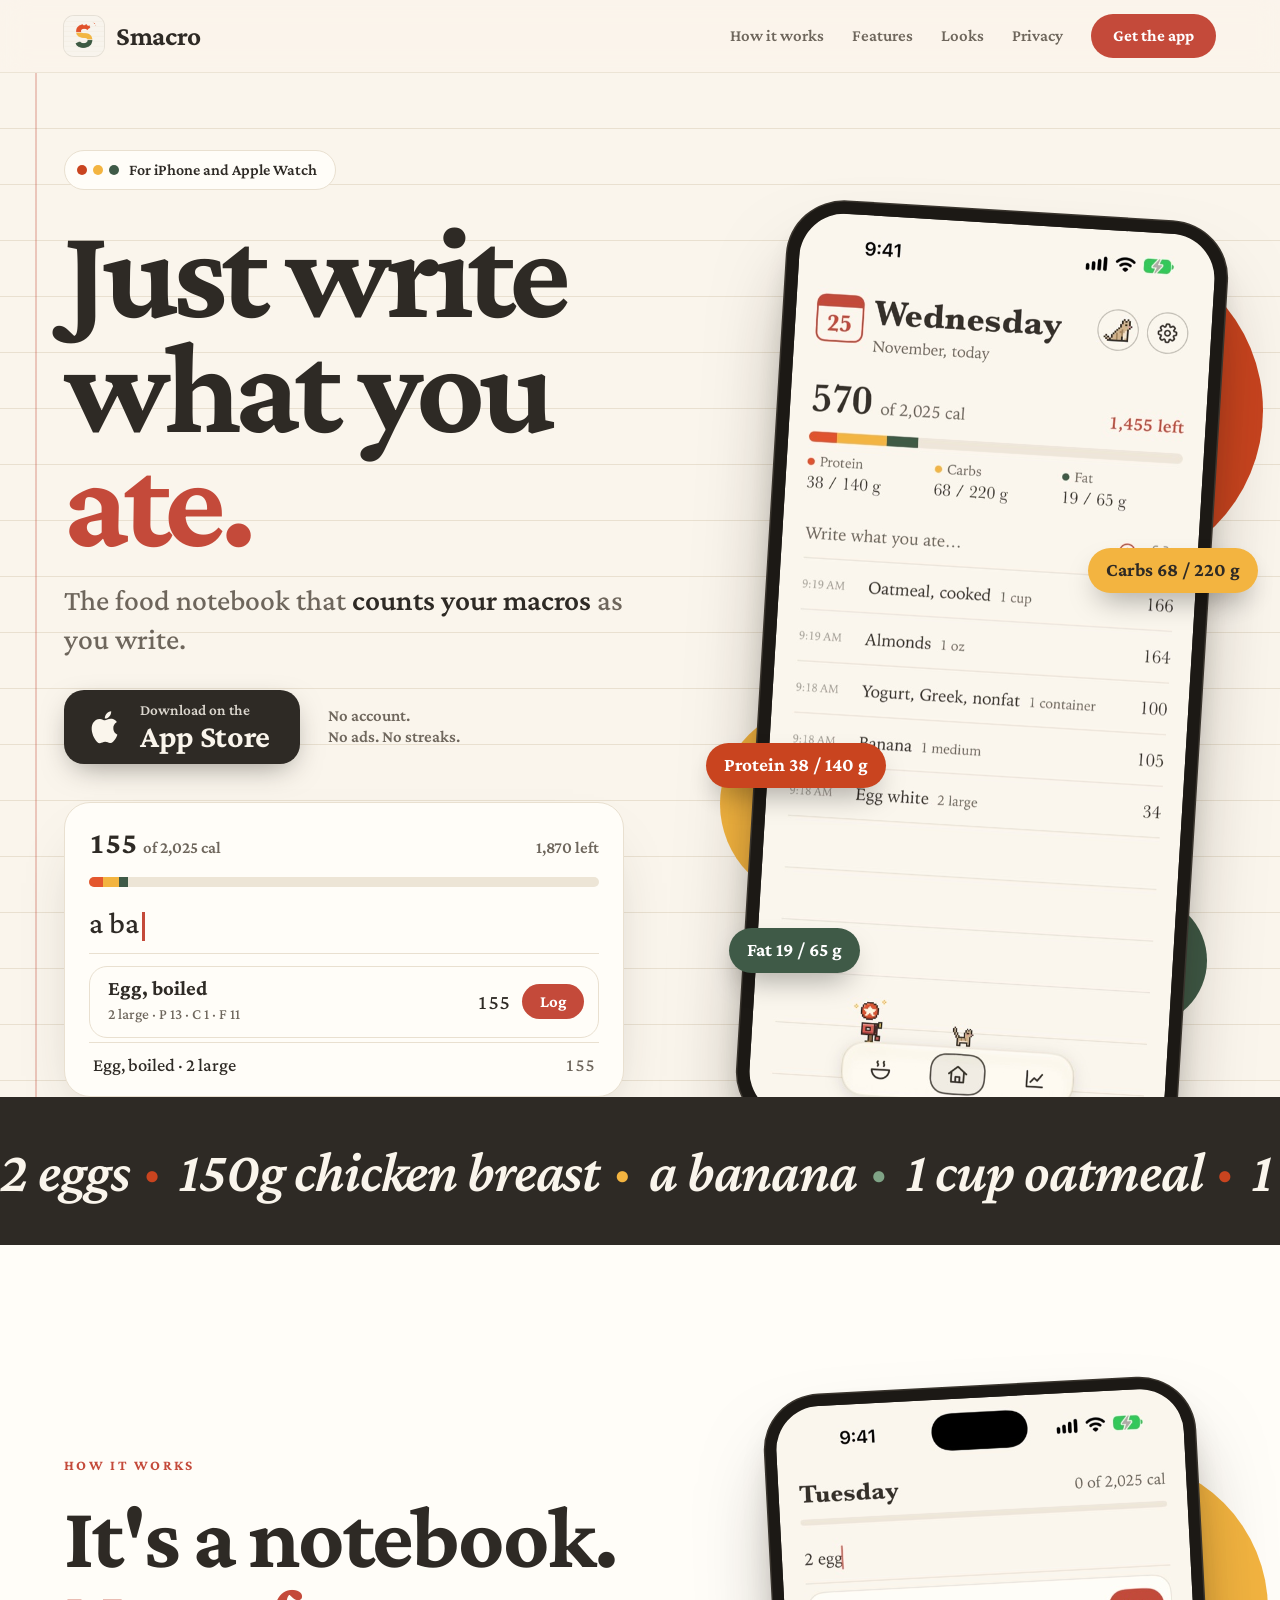
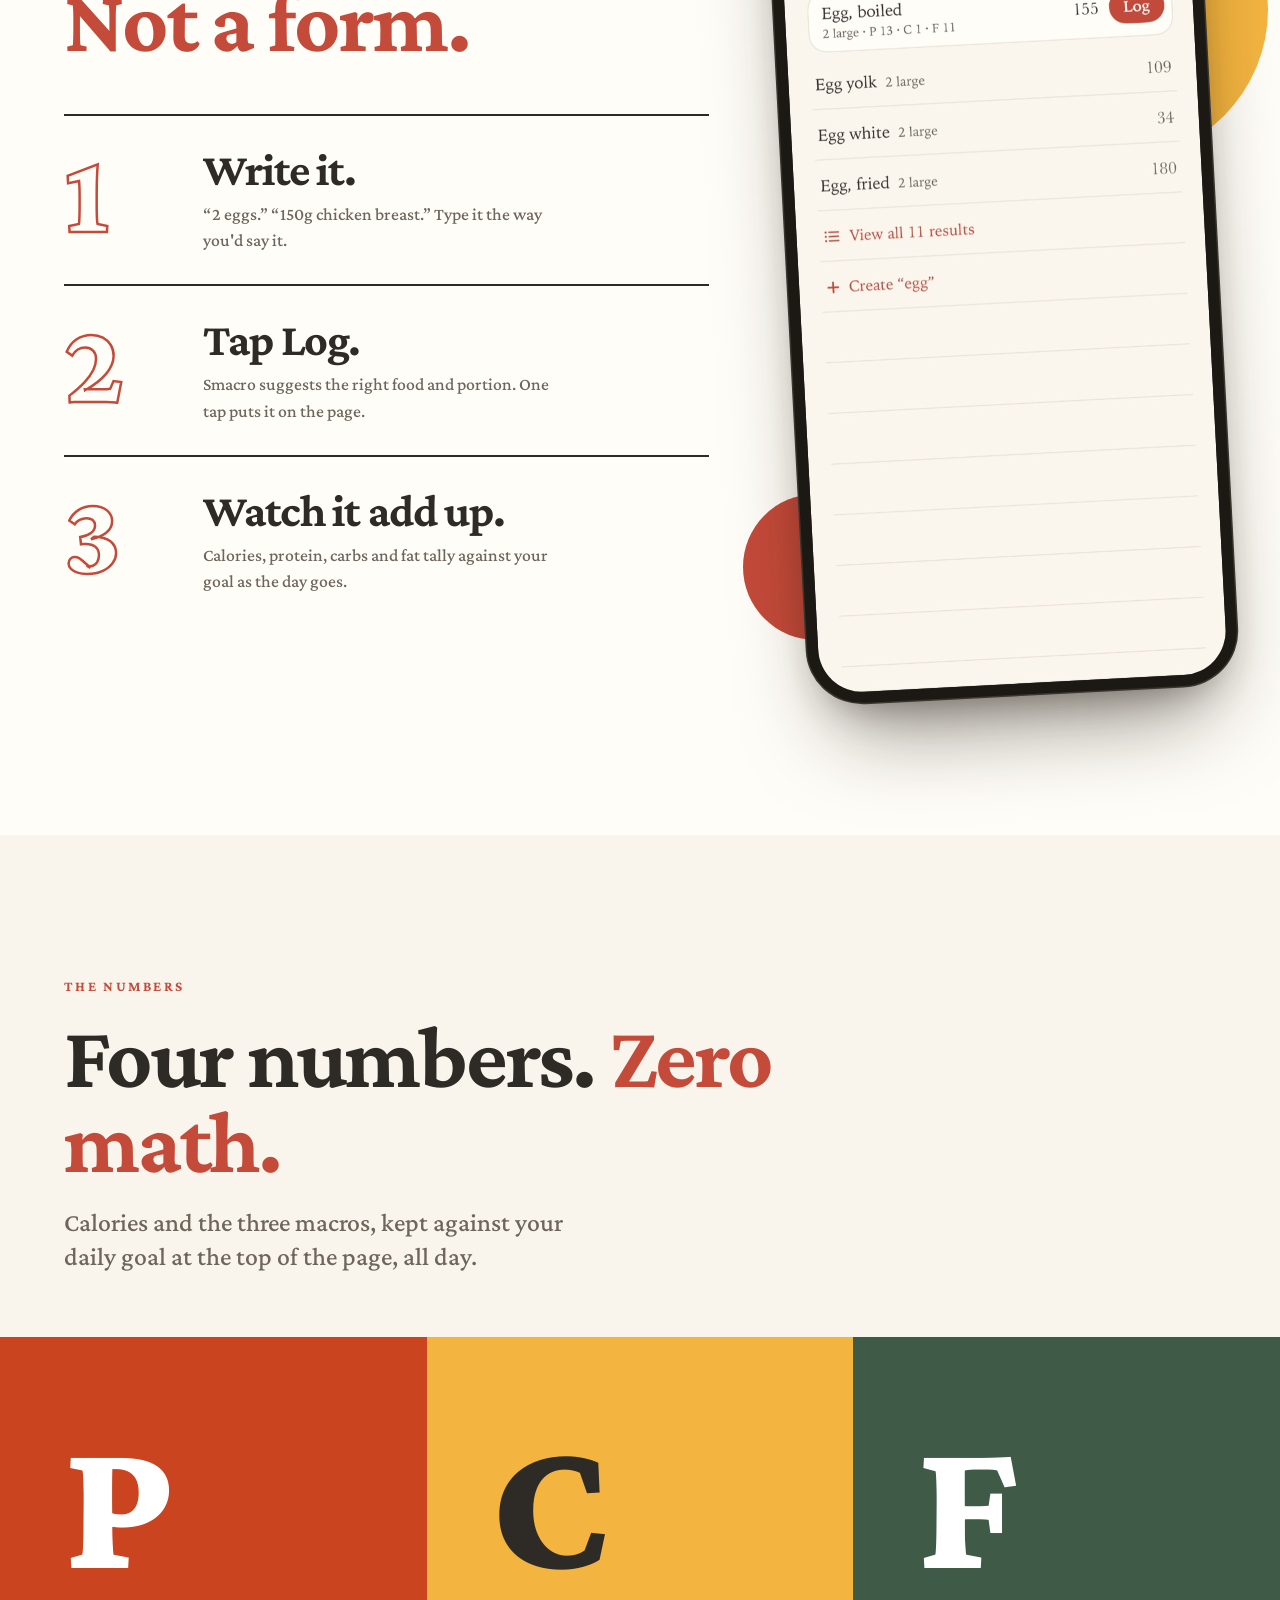
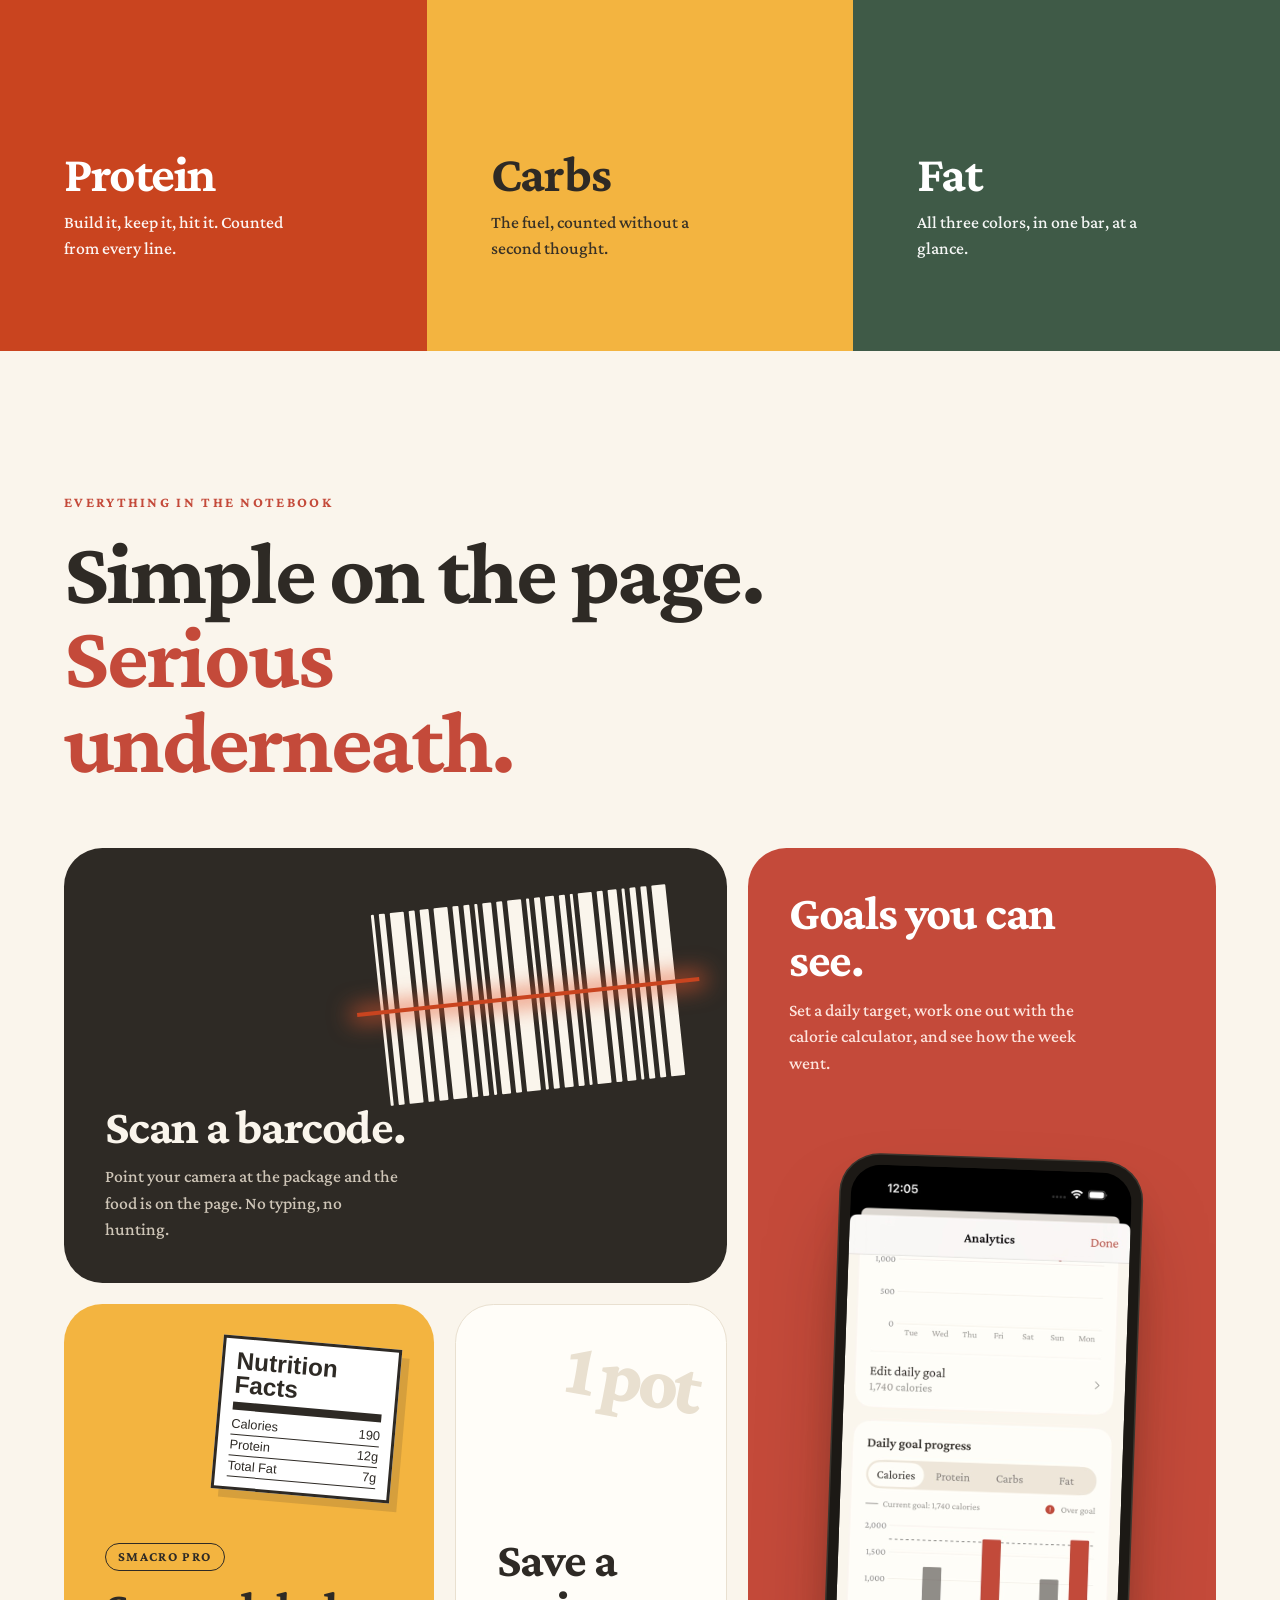
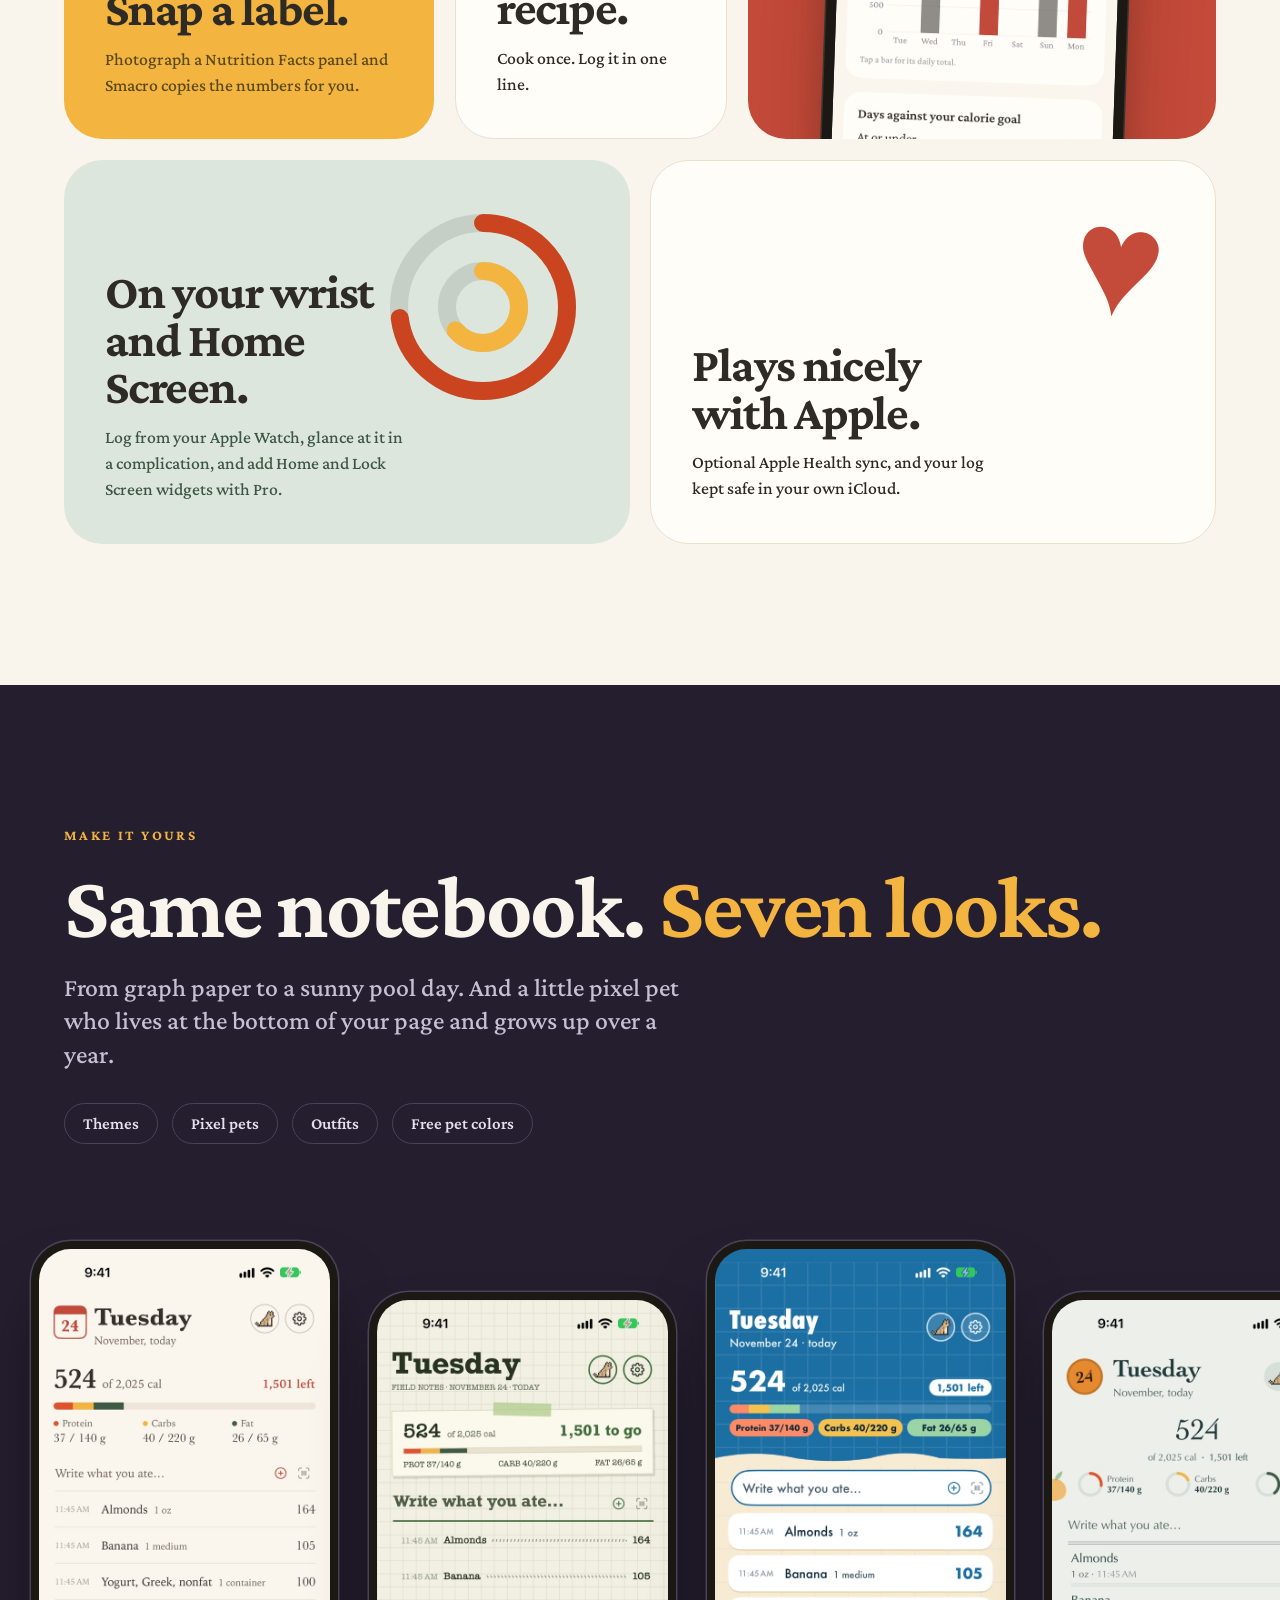
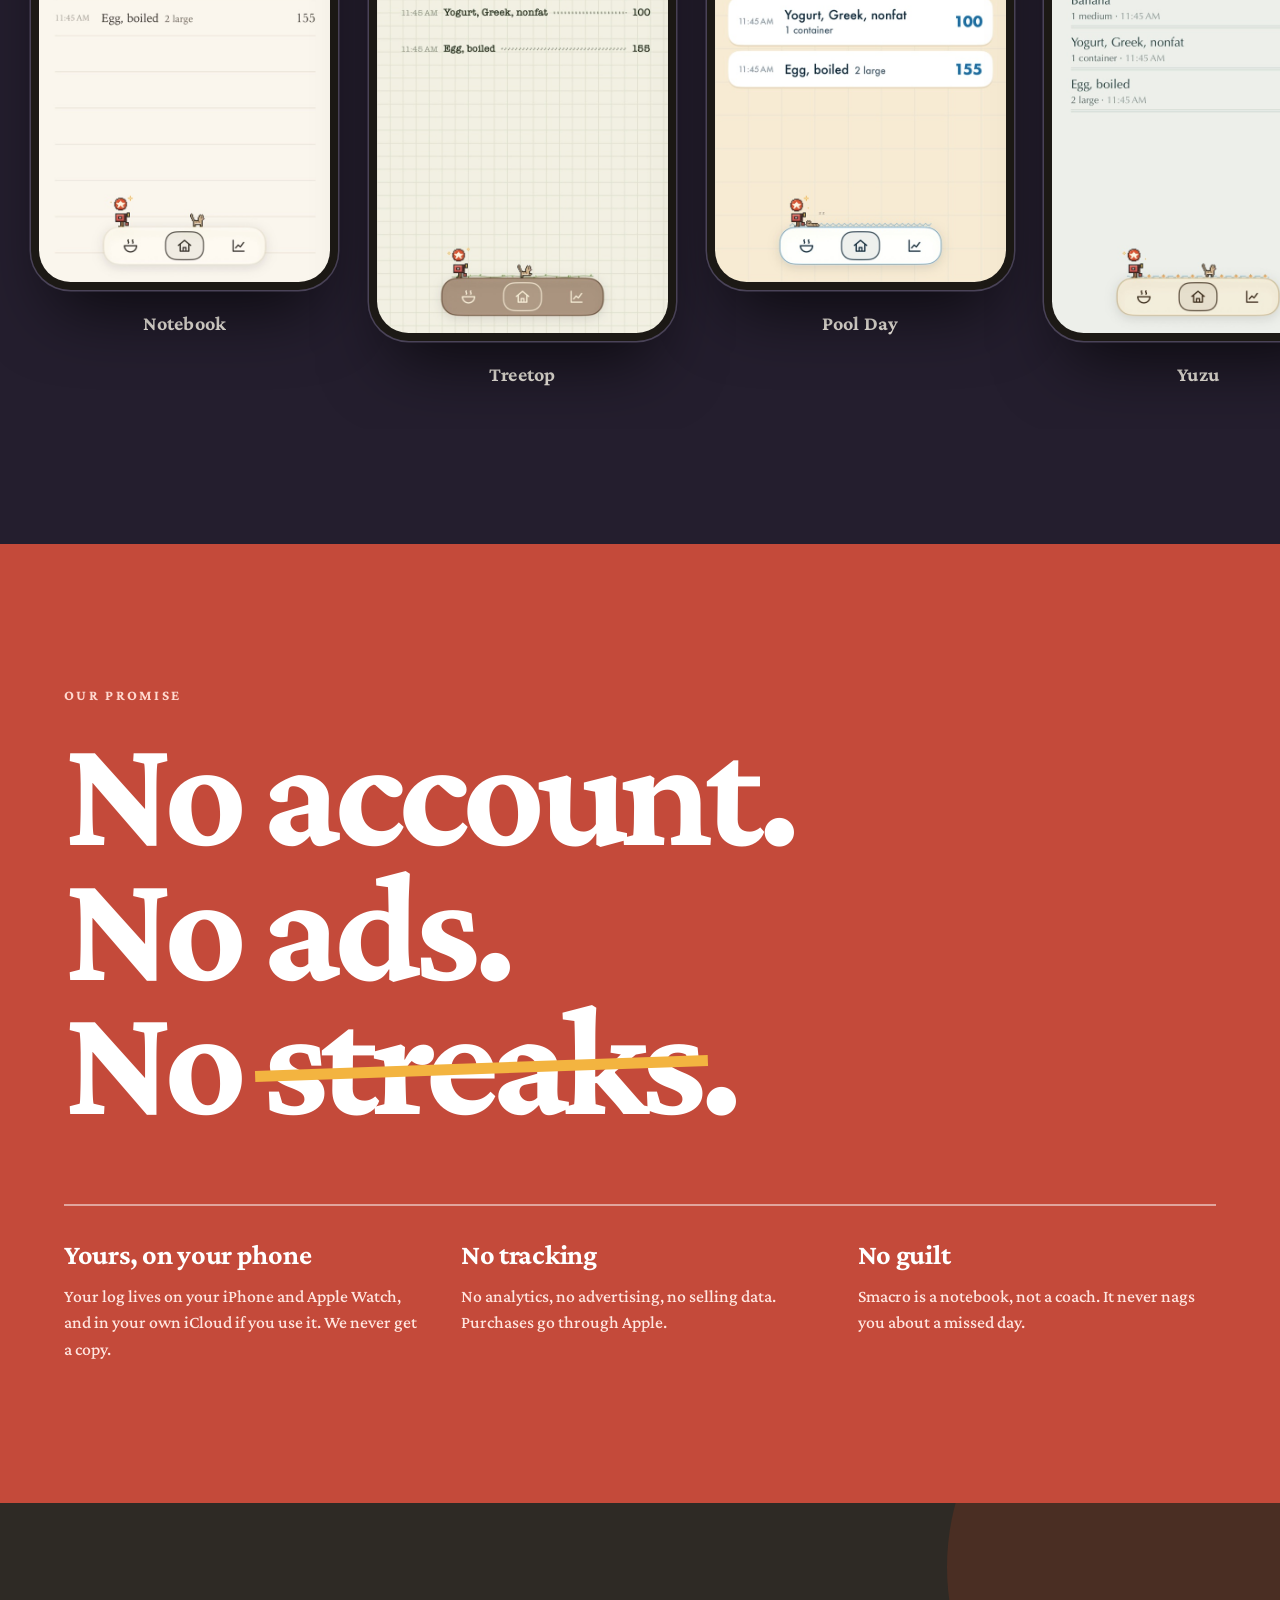
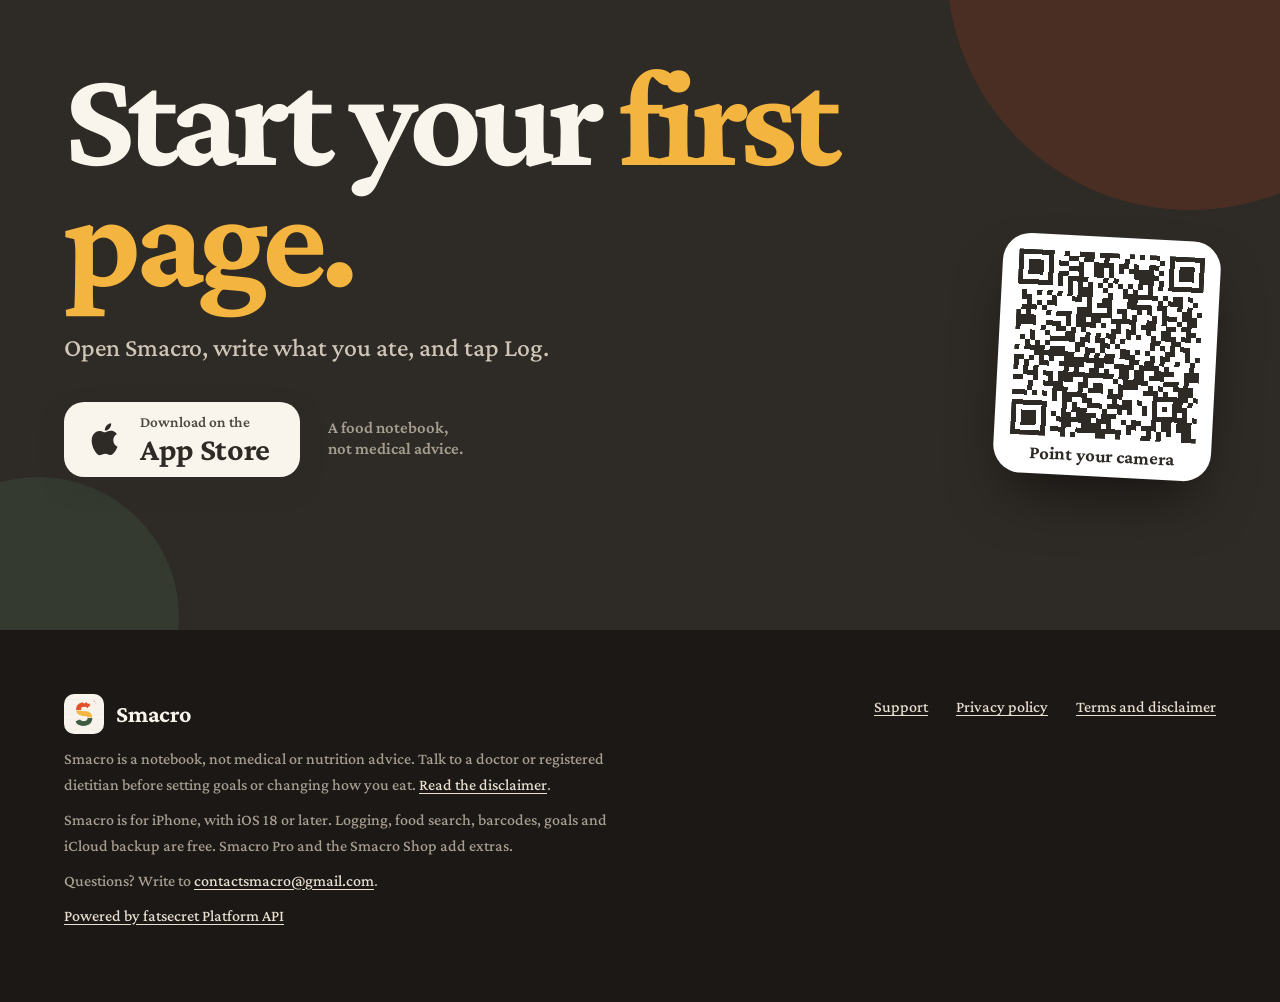
==== commit 949e4b5a: "Merge main into the redesign Keep the full-width home page, and carry over the iOS requirement and f" ====
--- a/index.html
+++ b/index.html
@@ -216,6 +216,7 @@
     <div>
       <a class="brand" href="./"><img src="img/icon.png" alt="" width="40" height="40">Smacro</a>
       <p>Smacro is a notebook, not medical or nutrition advice. Talk to a doctor or registered dietitian before setting goals or changing how you eat. <a href="terms.html">Read the disclaimer</a>.</p>
+      <p>Smacro is for iPhone, with iOS 18 or later. Logging, food search, barcodes, goals and iCloud backup are free. Smacro Pro and the Smacro Shop add extras.</p>
       <p>Questions? Write to <a href="mailto:contactsmacro@gmail.com">contactsmacro@gmail.com</a>.</p>
       <p><a href="https://platform.fatsecret.com">Powered by fatsecret Platform API</a></p>
     </div>
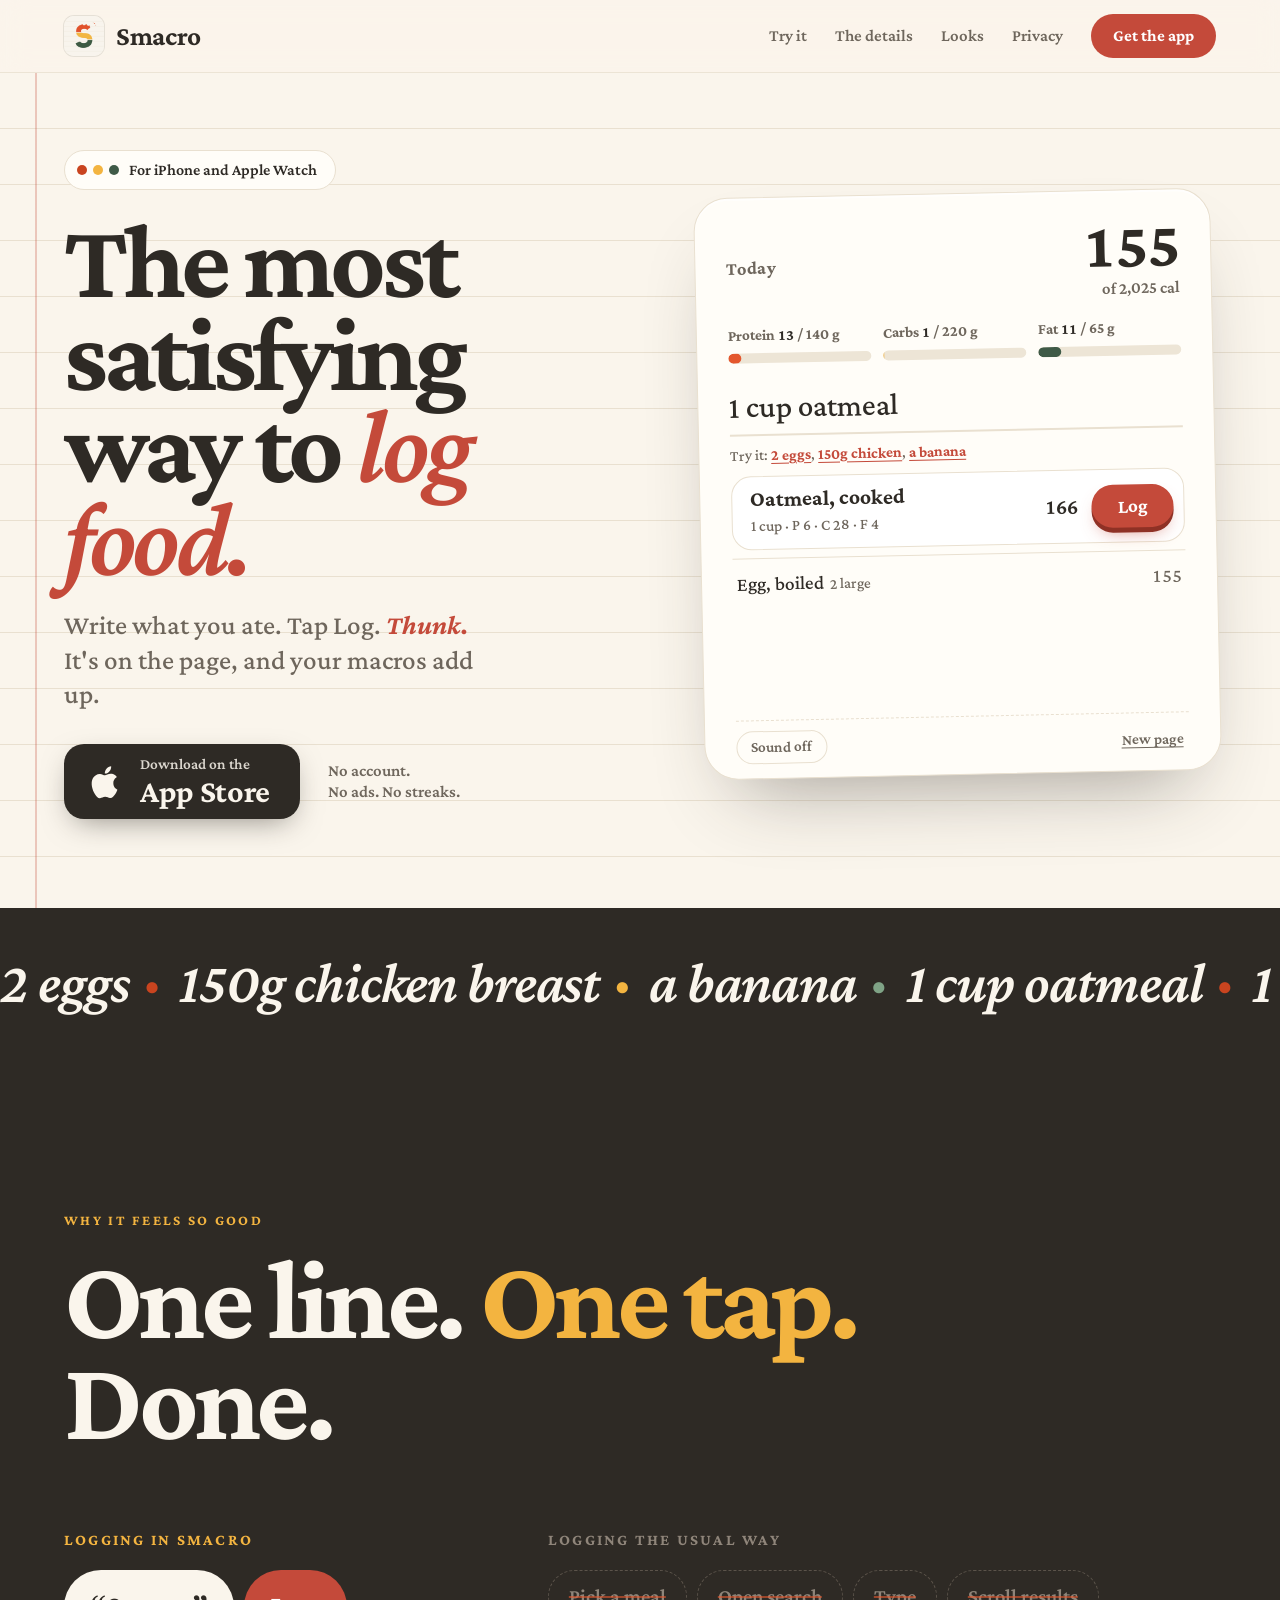
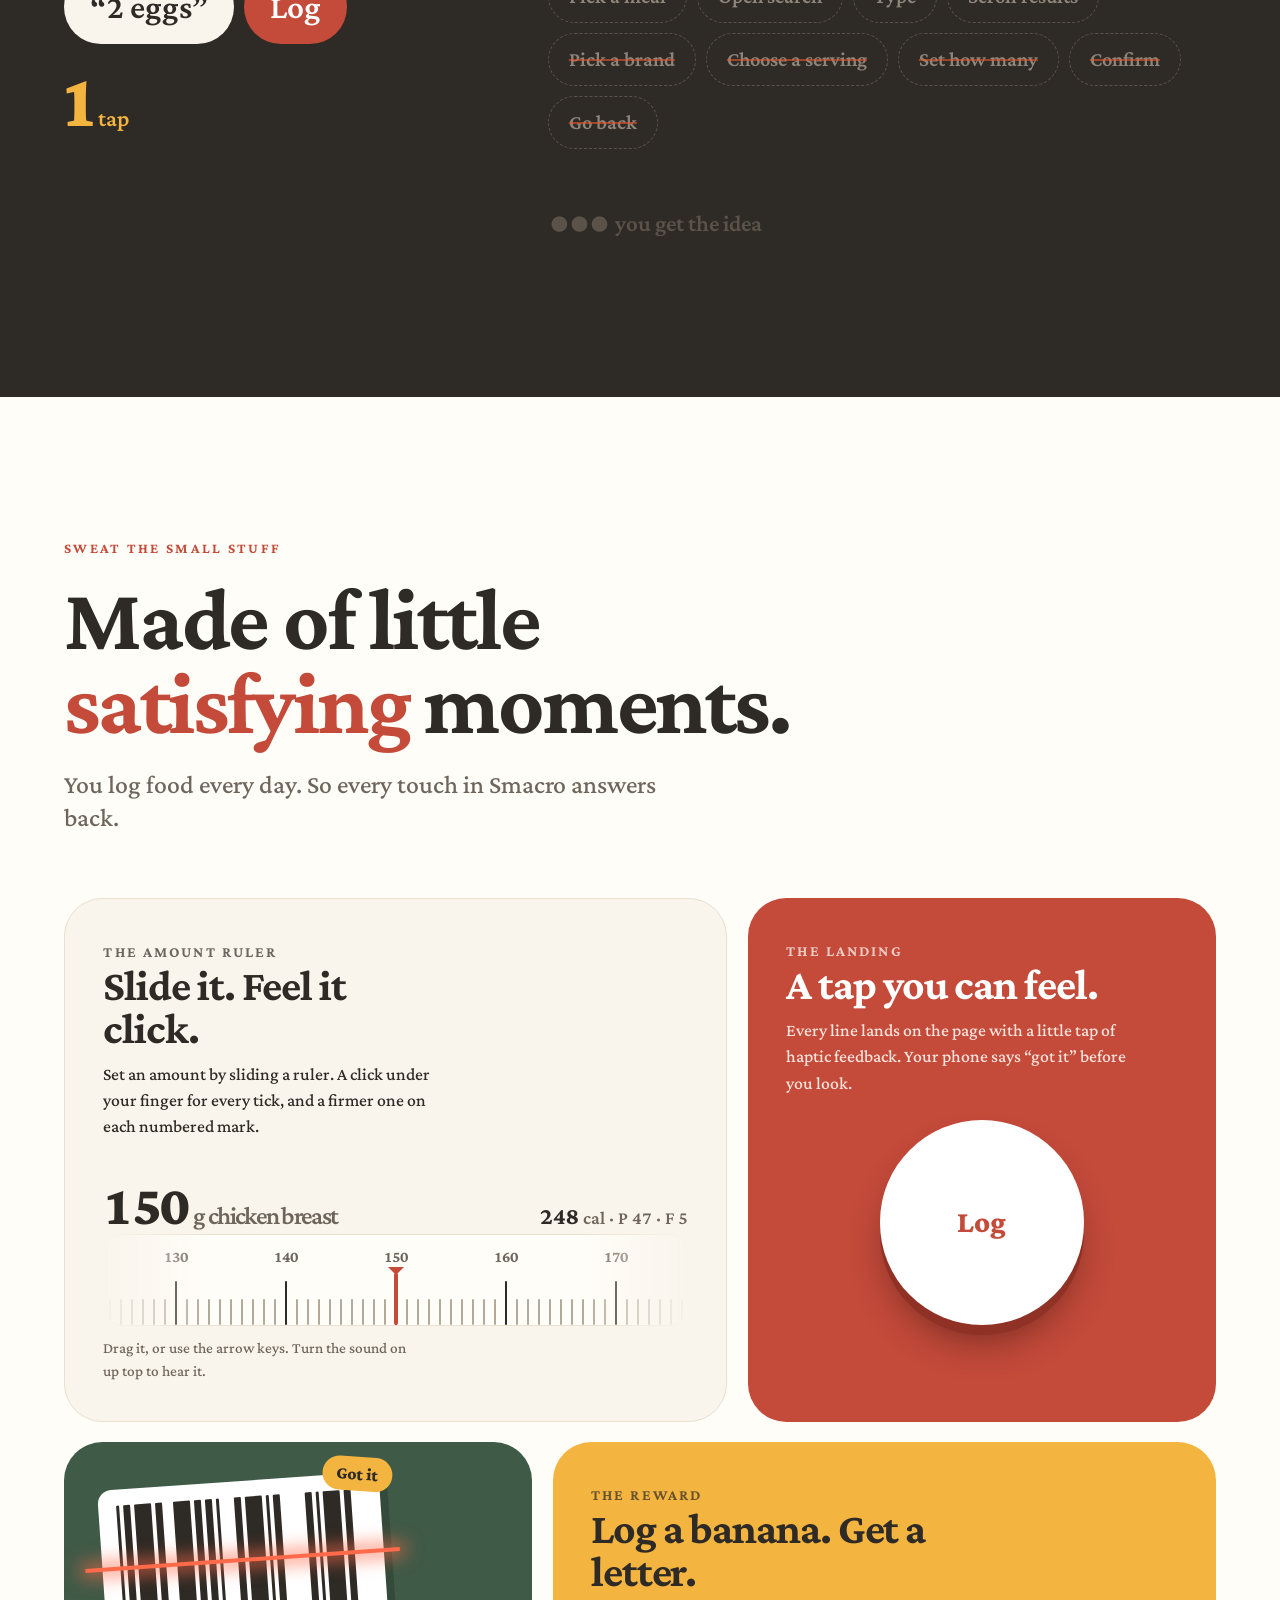
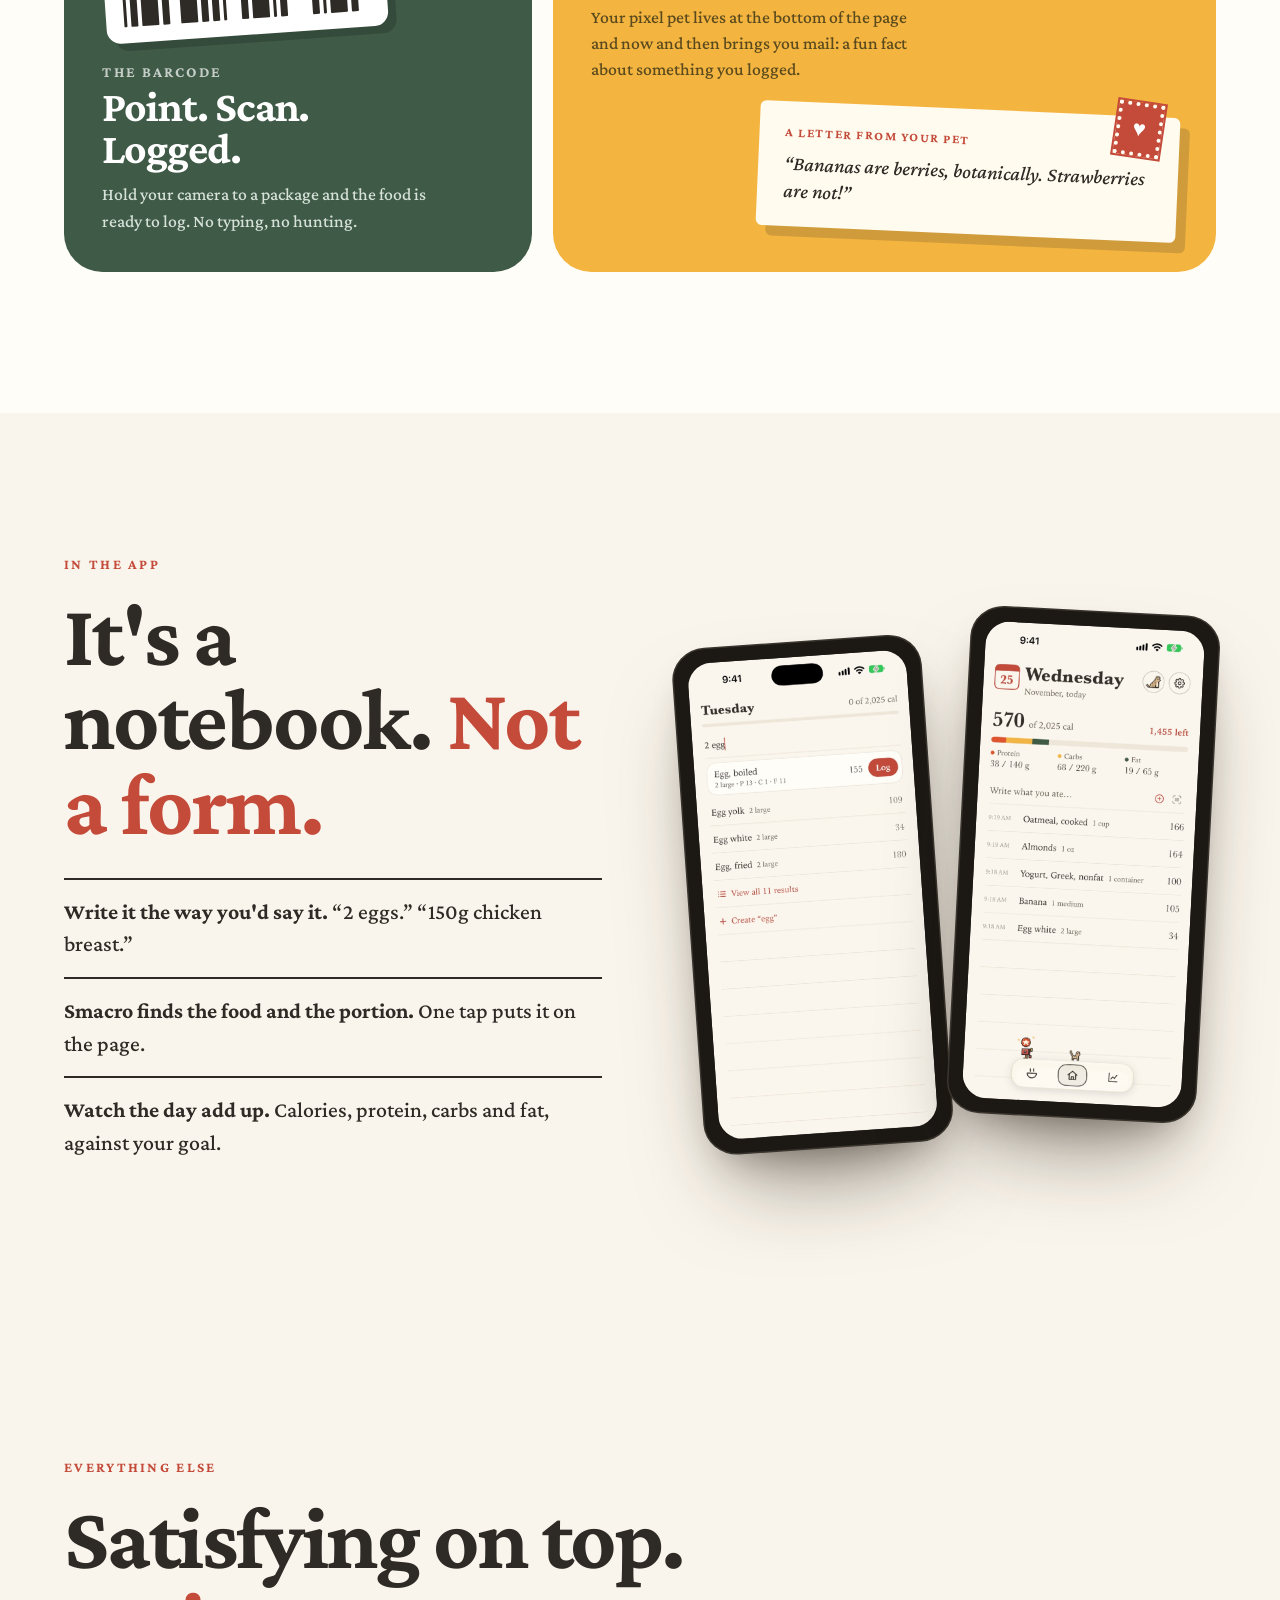
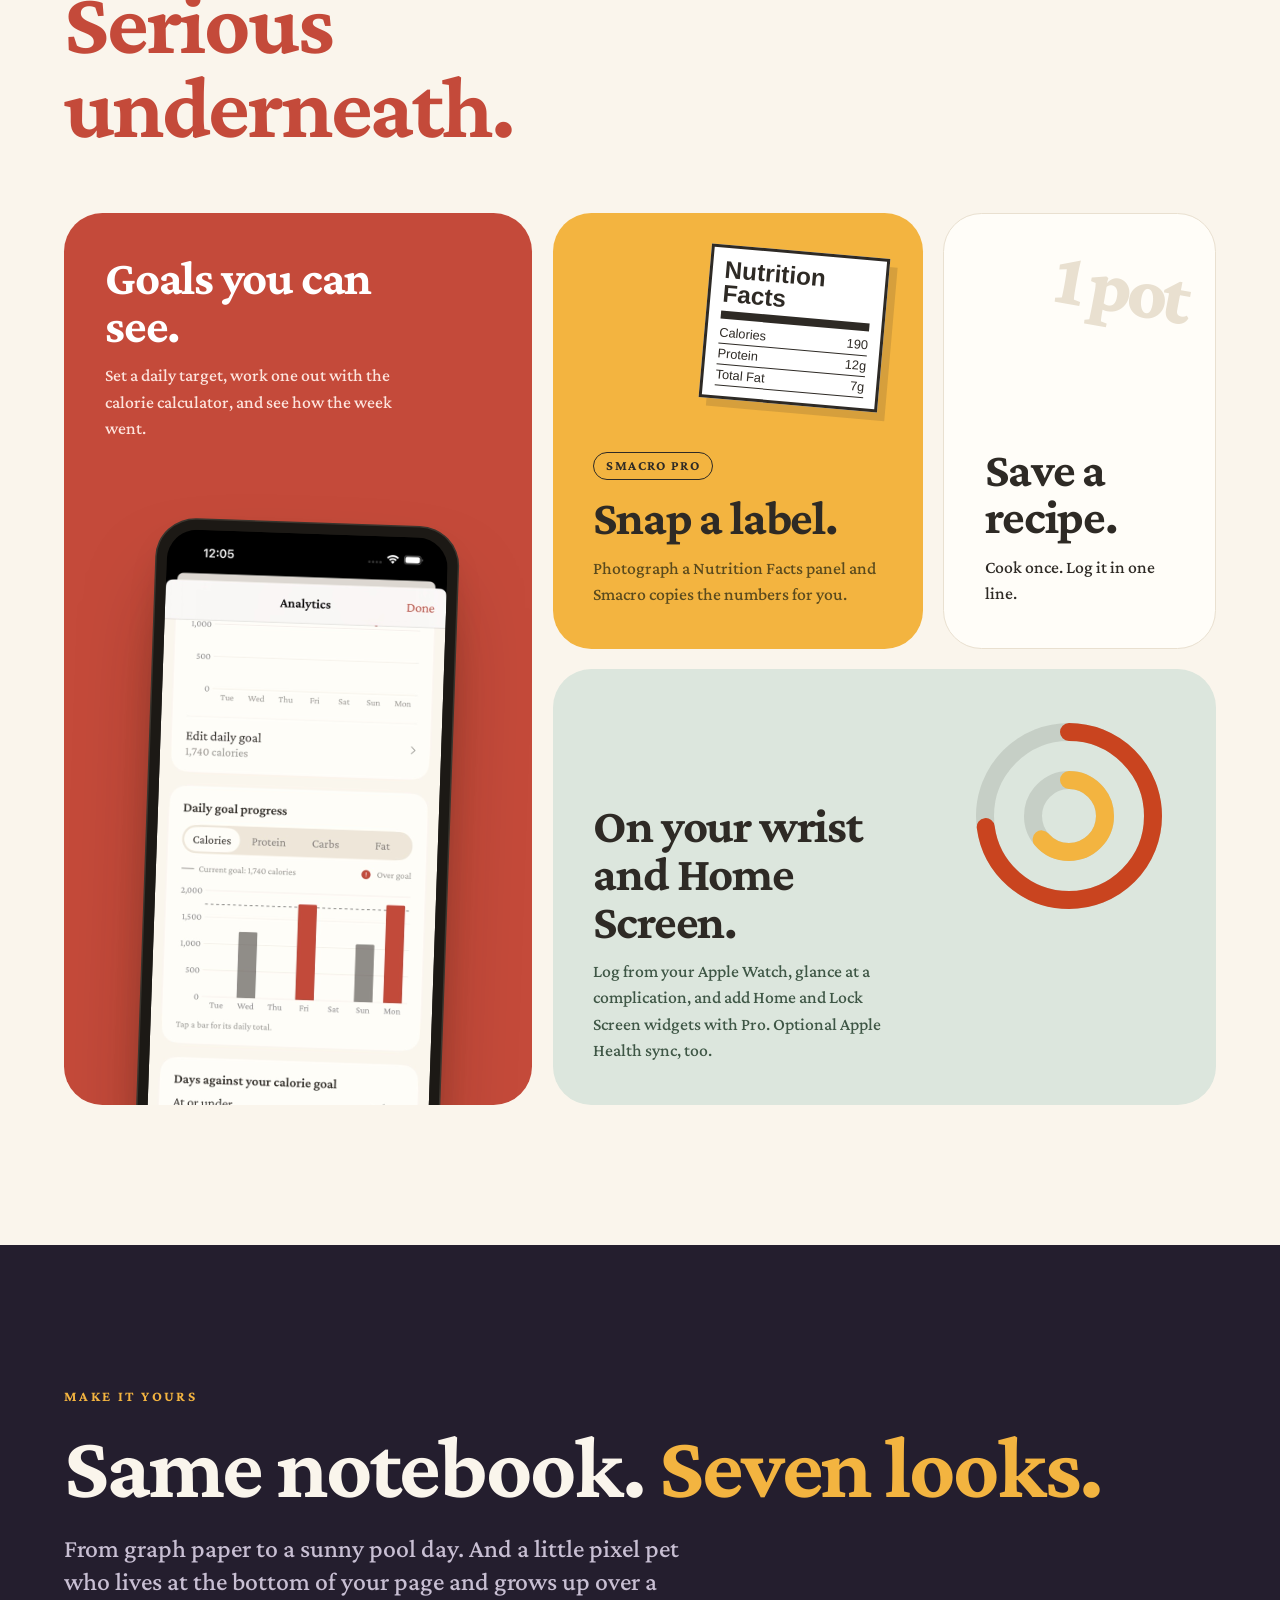
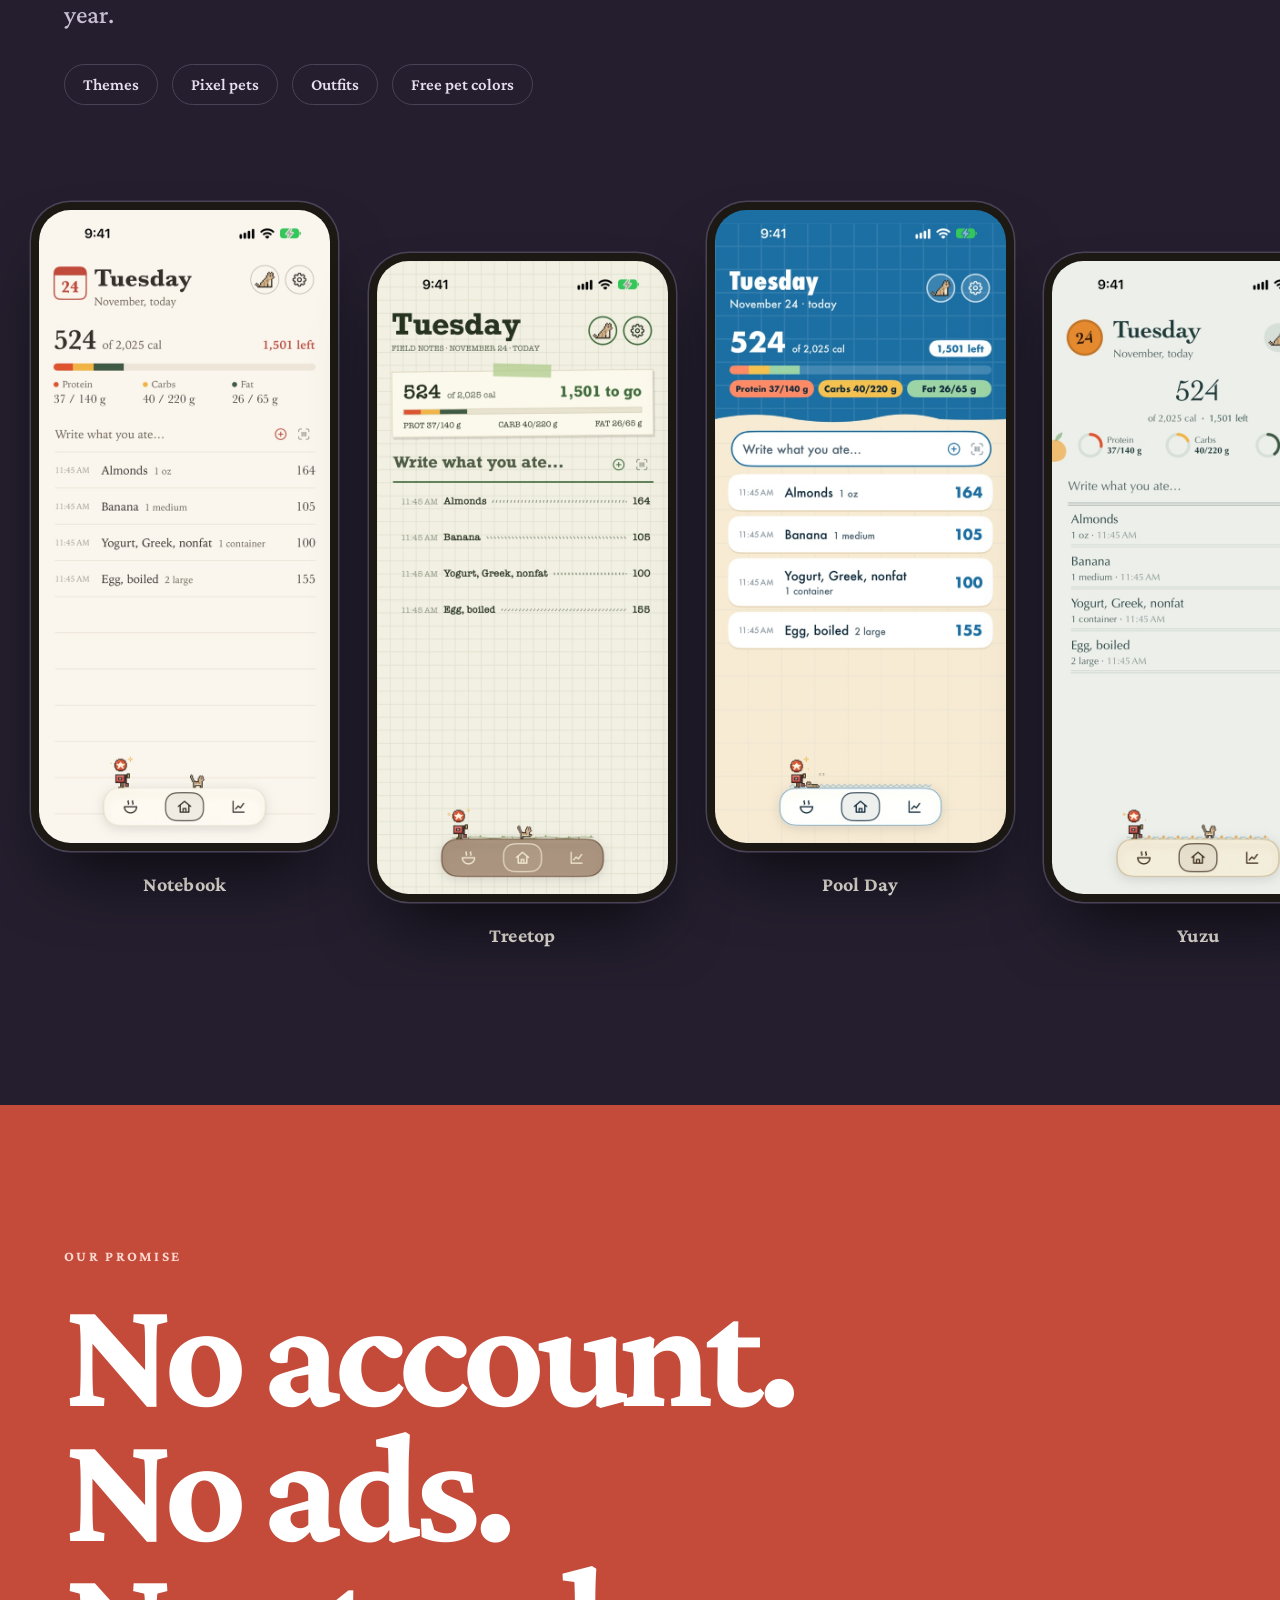
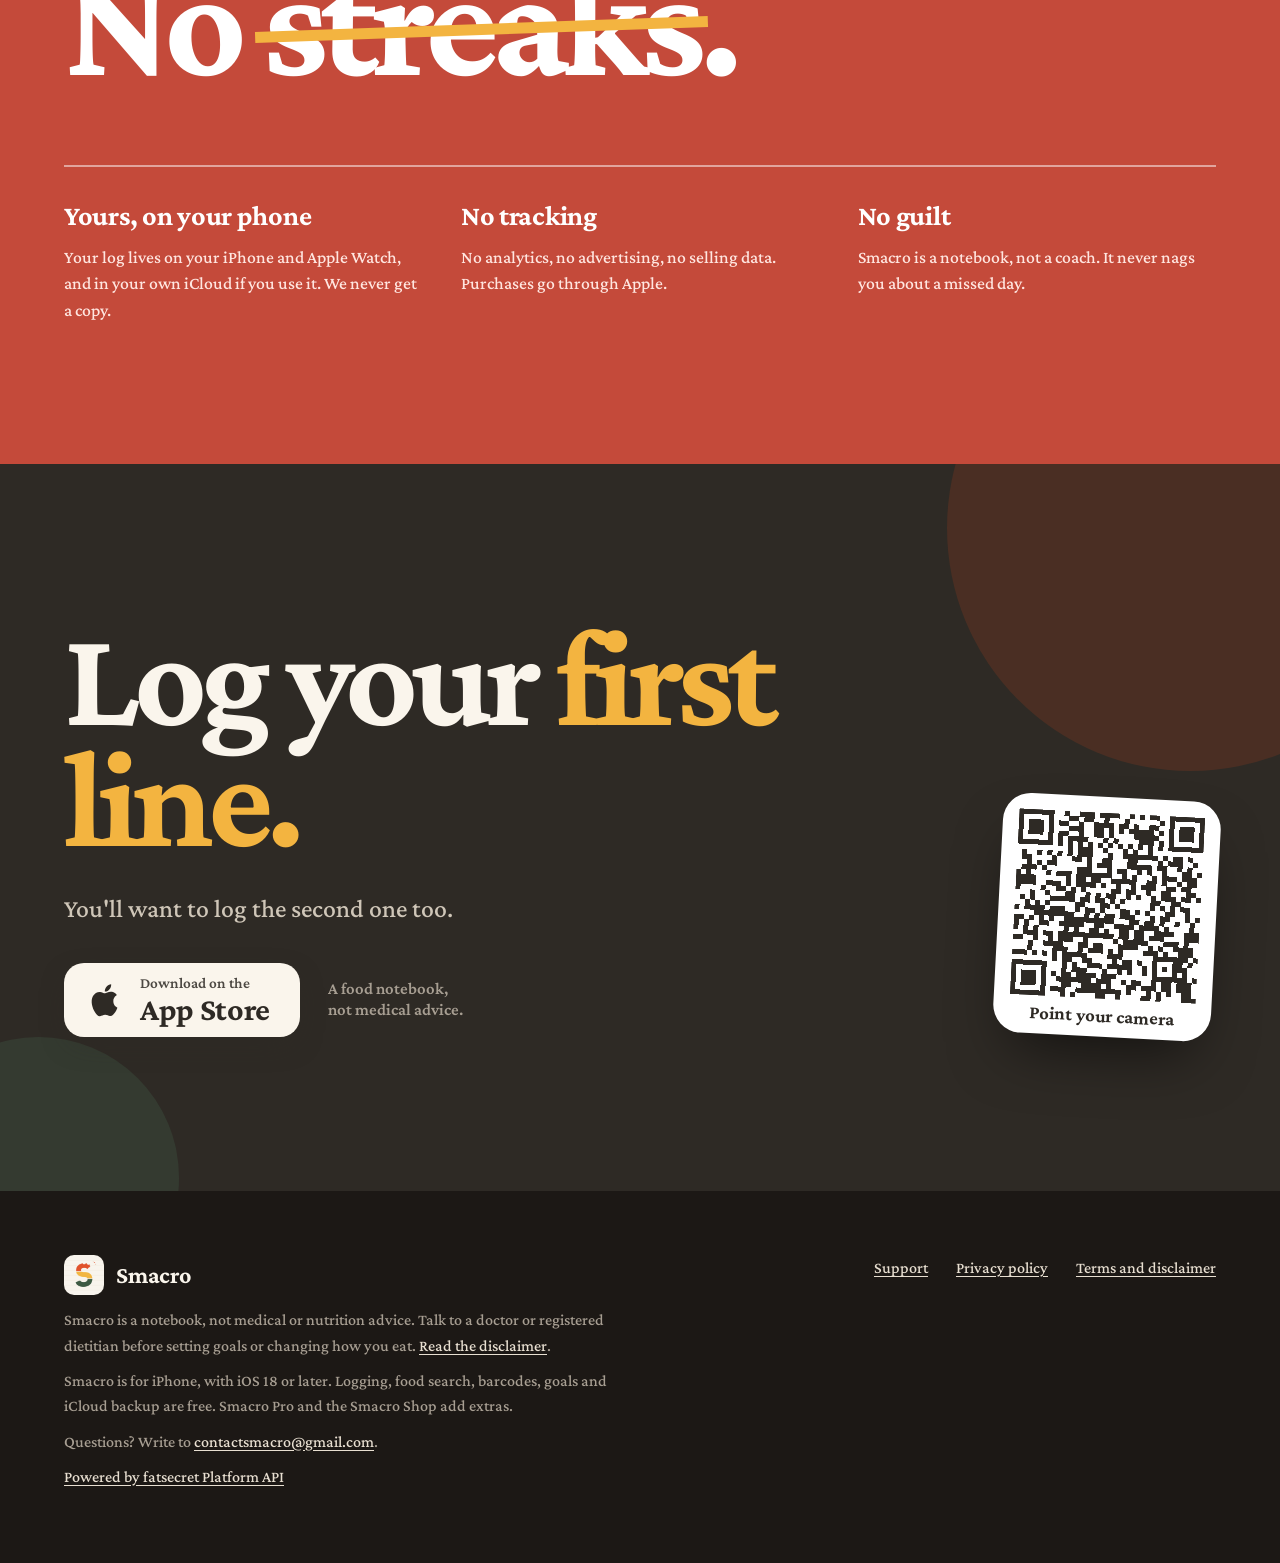
==== commit 806ff8a9: "Rebuild the home page around how satisfying logging is The hero is now a log card visitors can type " ====
--- a/index.html
+++ b/index.html
@@ -3,20 +3,21 @@
 <head>
 <meta charset="utf-8">
 <meta name="viewport" content="width=device-width, initial-scale=1, viewport-fit=cover">
-<title>Smacro: the food notebook that counts your macros</title>
-<meta name="description" content="Just write what you ate. Smacro is a food notebook for iPhone and Apple Watch that adds up your calories, protein, carbs and fat as you write. No account, no ads, no streaks.">
+<title>Smacro: the most satisfying way to log food</title>
+<meta name="description" content="Write what you ate, tap Log, and it lands on the page. Smacro is a food notebook for iPhone and Apple Watch that makes logging feel good, and counts your calories, protein, carbs and fat as you go. No account, no ads, no streaks.">
 <meta name="theme-color" content="#FAF5EC">
 <meta name="apple-itunes-app" content="app-id=6831761822">
 <meta property="og:type" content="website">
-<meta property="og:title" content="Smacro: just write what you ate">
-<meta property="og:description" content="The food notebook that counts your macros as you write. No account. No ads. No streaks.">
+<meta property="og:title" content="Smacro: the most satisfying way to log food">
+<meta property="og:description" content="Write it. Tap Log. It's on the page. The food notebook that makes logging feel good.">
 <meta property="og:url" content="https://ohitsjunho.github.io/smacro-site/">
 <link rel="icon" type="image/png" href="img/icon.png">
 <link rel="apple-touch-icon" href="img/icon.png">
 <link rel="preconnect" href="https://fonts.googleapis.com">
 <link rel="preconnect" href="https://fonts.gstatic.com" crossorigin>
-<link href="https://fonts.googleapis.com/css2?family=Crimson+Pro:ital,wght@0,400;0,500;0,600;0,700;0,800;1,600&display=swap" rel="stylesheet">
+<link href="https://fonts.googleapis.com/css2?family=Crimson+Pro:ital,wght@0,400;0,500;0,600;0,700;0,800;1,500;1,600;1,700&display=swap" rel="stylesheet">
 <link rel="stylesheet" href="home.css">
+<link rel="stylesheet" href="log.css">
 <script>document.documentElement.classList.add('js')</script>
 </head>
 <body>
@@ -24,8 +25,8 @@
 <header class="nav">
   <div class="wrap">
     <a class="brand" href="./"><img src="img/icon.png" alt="" width="40" height="40">Smacro</a>
-    <a class="link" href="#how">How it works</a>
-    <a class="link" href="#features">Features</a>
+    <a class="link" href="#try">Try it</a>
+    <a class="link" href="#moments">The details</a>
     <a class="link" href="#looks">Looks</a>
     <a class="link" href="#privacy">Privacy</a>
     <a class="cta" href="https://apps.apple.com/us/app/smacro/id6831761822">Get the app</a>
@@ -33,14 +34,13 @@
 </header>
 
 <main>
-<!-- HERO -->
-<section class="hero">
+<!-- HERO: the log card is the product -->
+<section class="lhero" id="try">
   <div class="wrap">
     <div>
       <span class="pill"><i></i>For iPhone and Apple Watch</span>
-      <h1>Just write what you <em>ate.</em></h1>
-      <p class="lede">The food notebook that <b>counts your macros</b> as you write.</p>
-
+      <h1>The most satisfying way to <em>log food.</em></h1>
+      <p class="lede">Write what you ate. Tap Log. <span class="thunk">Thunk.</span> It's on the page, and your macros add up.</p>
       <div class="hero-actions">
         <a class="store" href="https://apps.apple.com/us/app/smacro/id6831761822">
           <svg viewBox="0 0 24 24" aria-hidden="true"><path d="M16.4 12.6c0-2.4 2-3.5 2.1-3.6-1.1-1.7-2.9-1.9-3.5-1.9-1.5-.1-2.9.9-3.6.9-.8 0-1.9-.9-3.2-.8-1.6 0-3.1 1-4 2.4-1.7 3-.4 7.3 1.2 9.7.8 1.2 1.8 2.5 3 2.4 1.2 0 1.7-.8 3.1-.8s1.9.8 3.1.7c1.3 0 2.1-1.2 2.9-2.3.9-1.3 1.3-2.6 1.3-2.7 0 0-2.4-.9-2.4-3.8zM14.1 5.5c.7-.8 1.1-1.9 1-3-1 0-2.1.7-2.8 1.5-.6.7-1.1 1.8-1 2.9 1.1.1 2.1-.6 2.8-1.4z"/></svg>
@@ -48,25 +48,31 @@
         </a>
         <p>No account.<br>No ads. No streaks.</p>
       </div>
-
-      <div class="demo" aria-label="Animated demo: typing a food into Smacro and logging it">
-        <div class="demo-top"><span><b id="dTotal">0</b>of 2,025 cal</span><span id="dLeft">2,025 left</span></div>
-        <div class="bar" aria-hidden="true"><i id="s1"></i><i id="s2"></i><i id="s3"></i></div>
-        <div class="typed"><span id="dType"><span class="ph">Write what you ate…</span></span><span class="caret"></span></div>
-        <div class="suggest" id="dSuggest" aria-hidden="true">
-          <div><strong id="dName">Egg, boiled</strong><small id="dSub">2 large · P 13 · C 1 · F 11</small></div>
-          <div class="r"><span id="dCal">155</span><span class="logbtn" id="dBtn">Log</span></div>
-        </div>
-        <ul class="rows" id="dRows"></ul>
-      </div>
-    </div>
-
-    <div class="stage">
-      <span class="blob b1"></span><span class="blob b2"></span><span class="blob b3"></span>
-      <span class="chip p">Protein 38 / 140 g</span>
-      <span class="chip c">Carbs 68 / 220 g</span>
-      <span class="chip f">Fat 19 / 65 g</span>
-      <div class="phone"><img src="img/home.jpg" width="640" height="1391" alt="Smacro's page for a Wednesday: 570 of 2,025 calories, protein, carbs and fat bars, and a list of oatmeal, almonds, yogurt, a banana and egg whites."></div>
+    </div>
+
+    <div class="logcard" id="card" role="group" aria-label="Try logging a food">
+      <div class="lc-head">
+        <span class="lc-day">Today</span>
+        <div class="lc-cal" id="cal"><b id="calN">0</b><span>of 2,025 cal</span></div>
+      </div>
+      <div class="lc-macros">
+        <div class="lc-m p">Protein <em id="mP">0</em> / 140 g<div class="track"><i id="bP"></i></div></div>
+        <div class="lc-m c">Carbs <em id="mC">0</em> / 220 g<div class="track"><i id="bC"></i></div></div>
+        <div class="lc-m f">Fat <em id="mF">0</em> / 65 g<div class="track"><i id="bF"></i></div></div>
+      </div>
+      <form class="lc-line" id="form" autocomplete="off">
+        <input id="line" type="text" placeholder="Write what you ate…" aria-label="What did you eat?" enterkeyhint="done" spellcheck="false">
+      </form>
+      <p class="lc-hint" id="hint">Try it: <button type="button" data-try="2 eggs">2 eggs</button>, <button type="button" data-try="150g chicken">150g chicken</button>, <button type="button" data-try="a banana">a banana</button></p>
+      <div class="lc-sug" id="sug">
+        <div><strong id="sName">Egg, boiled</strong><small id="sSub">2 large</small></div>
+        <div class="r"><span id="sCal">155</span><button type="button" class="logbtn2" id="logBtn">Log</button></div>
+      </div>
+      <ul class="lc-rows" id="rows" aria-live="polite"><li class="lc-empty" id="empty">Your page is empty. Not for long.</li></ul>
+      <div class="lc-foot">
+        <button type="button" class="sound" id="sound" aria-pressed="false">Sound off</button>
+        <button type="button" class="reset" id="reset">New page</button>
+      </div>
     </div>
   </div>
 </section>
@@ -78,83 +84,139 @@
   </div>
 </div>
 
-<!-- HOW IT WORKS -->
-<section class="how" id="how">
-  <div class="wrap">
-    <div>
-      <p class="eyebrow rv">How it works</p>
+<!-- STATEMENT: one tap -->
+<section class="statement">
+  <div class="wrap">
+    <p class="eyebrow rv">Why it feels so good</p>
+    <h2 class="rv">One line. <em>One tap.</em> Done.</h2>
+    <div class="compare">
+      <div class="us rv">
+        <h3>Logging in Smacro</h3>
+        <ol class="taps"><li>“2 eggs”</li><li>Log</li></ol>
+        <span class="count">1<small>tap</small></span>
+      </div>
+      <div class="them rv d1">
+        <h3>Logging the usual way</h3>
+        <ol class="taps">
+          <li><s>Pick a meal</s></li><li><s>Open search</s></li><li><s>Type</s></li><li><s>Scroll results</s></li>
+          <li><s>Pick a brand</s></li><li><s>Choose a serving</s></li><li><s>Set how many</s></li><li><s>Confirm</s></li><li><s>Go back</s></li>
+        </ol>
+        <span class="count">…<small>you get the idea</small></span>
+      </div>
+    </div>
+  </div>
+</section>
+
+<!-- LITTLE MOMENTS -->
+<section class="moments" id="moments">
+  <div class="wrap">
+    <p class="eyebrow rv">Sweat the small stuff</p>
+    <h2 class="rv">Made of little <em>satisfying</em> moments.</h2>
+    <p class="lede rv">You log food every day. So every touch in Smacro answers back.</p>
+
+    <div class="mgrid">
+      <article class="moment m-ruler rv">
+        <div>
+          <span class="n">The amount ruler</span>
+          <h3>Slide it. Feel it click.</h3>
+          <p>Set an amount by sliding a ruler. A click under your finger for every tick, and a firmer one on each numbered mark.</p>
+        </div>
+        <div>
+          <div class="ruler-out">
+            <span class="amt"><span id="rAmt">150</span><small>g chicken breast</small></span>
+            <span class="facts"><b id="rCal">248</b> cal · P <span id="rP">47</span> · F <span id="rF">5</span></span>
+          </div>
+          <div class="ruler" id="ruler" tabindex="0" role="slider" aria-label="Grams of chicken breast" aria-valuemin="1" aria-valuemax="500" aria-valuenow="150">
+            <div class="ruler-strip" id="strip"></div>
+            <div class="ruler-needle"></div>
+          </div>
+          <p class="ruler-hint">Drag it, or use the arrow keys. Turn the sound on up top to hear it.</p>
+        </div>
+      </article>
+
+      <article class="moment m-feel rv d1">
+        <div>
+          <span class="n">The landing</span>
+          <h3>A tap you can feel.</h3>
+          <p>Every line lands on the page with a little tap of haptic feedback. Your phone says “got it” before you look.</p>
+        </div>
+        <button type="button" class="feel-pad" id="feel">Log</button>
+        <p class="feel-count" id="feelCount" aria-live="polite"></p>
+      </article>
+
+      <article class="moment m-scan rv">
+        <div class="scan-art" aria-hidden="true">
+          <i></i><i></i><i></i><i></i><i></i><i></i><i></i><i></i><i></i><i></i><i></i><i></i><i></i><i></i><i></i><i></i><i></i><i></i><i></i><i></i>
+          <span class="beam"></span><span class="beep">Got it</span>
+        </div>
+        <div>
+          <span class="n">The barcode</span>
+          <h3>Point. Scan. Logged.</h3>
+          <p>Hold your camera to a package and the food is ready to log. No typing, no hunting.</p>
+        </div>
+      </article>
+
+      <article class="moment m-mail rv d1">
+        <div>
+          <span class="n">The reward</span>
+          <h3>Log a banana. Get a letter.</h3>
+          <p>Your pixel pet lives at the bottom of the page and now and then brings you mail: a fun fact about something you logged.</p>
+        </div>
+        <div class="letter">
+          <span class="stamp" aria-hidden="true">♥</span>
+          <small>A letter from your pet</small>
+          <p>“Bananas are berries, botanically. Strawberries are not!”</p>
+        </div>
+      </article>
+    </div>
+  </div>
+</section>
+
+<!-- IN THE APP -->
+<section class="see">
+  <div class="wrap">
+    <div>
+      <p class="eyebrow rv">In the app</p>
       <h2 class="rv">It's a notebook. <em>Not a form.</em></h2>
-      <ol class="steps">
-        <li class="rv"><div><h3>Write it.</h3><p>“2 eggs.” “150g chicken breast.” Type it the way you'd say it.</p></div></li>
-        <li class="rv d1"><div><h3>Tap Log.</h3><p>Smacro suggests the right food and portion. One tap puts it on the page.</p></div></li>
-        <li class="rv d2"><div><h3>Watch it add up.</h3><p>Calories, protein, carbs and fat tally against your goal as the day goes.</p></div></li>
-      </ol>
-    </div>
-    <div class="stage rv d1">
-      <span class="blob b1"></span><span class="blob b2"></span>
+      <ul>
+        <li class="rv"><b>Write it the way you'd say it.</b> “2 eggs.” “150g chicken breast.”</li>
+        <li class="rv d1"><b>Smacro finds the food and the portion.</b> One tap puts it on the page.</li>
+        <li class="rv d2"><b>Watch the day add up.</b> Calories, protein, carbs and fat, against your goal.</li>
+      </ul>
+    </div>
+    <div class="pair rv d1">
       <div class="phone"><img src="img/type.jpg" width="640" height="1391" loading="lazy" alt="Typing “2 egg” on Smacro's page, with “Egg, boiled, 2 large, 155 calories” suggested and a Log button."></div>
-    </div>
-  </div>
-</section>
-
-<!-- MACROS -->
-<section aria-labelledby="macros-h">
-  <div class="macros-head"><div class="wrap">
-    <p class="eyebrow rv">The numbers</p>
-    <h2 id="macros-h" class="rv">Four numbers. <em>Zero math.</em></h2>
-    <p class="lede rv">Calories and the three macros, kept against your daily goal at the top of the page, all day.</p>
-  </div></div>
-  <div class="macros">
-    <article class="p rv"><div class="g" aria-hidden="true">P</div><div><h3>Protein</h3><p>Build it, keep it, hit it. Counted from every line.</p></div></article>
-    <article class="c rv d1"><div class="g" aria-hidden="true">C</div><div><h3>Carbs</h3><p>The fuel, counted without a second thought.</p></div></article>
-    <article class="f rv d2"><div class="g" aria-hidden="true">F</div><div><h3>Fat</h3><p>All three colors, in one bar, at a glance.</p></div></article>
+      <div class="phone"><img src="img/home.jpg" width="640" height="1391" loading="lazy" alt="Smacro's page for a Wednesday: 570 of 2,025 calories, protein, carbs and fat bars, and a list of oatmeal, almonds, yogurt, a banana and egg whites."></div>
+    </div>
   </div>
 </section>
 
 <!-- FEATURES -->
 <section class="features" id="features">
   <div class="wrap">
-    <p class="eyebrow rv">Everything in the notebook</p>
-    <h2 class="rv">Simple on the page. <em>Serious underneath.</em></h2>
-
+    <p class="eyebrow rv">Everything else</p>
+    <h2 class="rv">Satisfying on top. <em>Serious underneath.</em></h2>
     <div class="bento">
-      <article class="card c-scan rv">
-        <div class="barcode-wrap" aria-hidden="true">
-          <div class="barcode"><i></i><i></i><i></i><i></i><i></i><i></i><i></i><i></i><i></i><i></i><i></i><i></i><i></i><i></i><i></i><i></i><i></i><i></i><i></i><i></i><i></i><i></i><i></i><i></i><span class="scanline"></span></div>
-        </div>
-        <h3>Scan a barcode.</h3>
-        <p>Point your camera at the package and the food is on the page. No typing, no hunting.</p>
-      </article>
-
-      <article class="card c-goals rv d1">
+      <article class="card c-goals rv">
         <h3>Goals you can see.</h3>
         <p>Set a daily target, work one out with the calorie calculator, and see how the week went.</p>
         <div class="phone shot"><img src="img/goals.jpg" width="640" height="1391" loading="lazy" alt="Smacro's Analytics screen: a bar chart of daily calories against a 1,740 calorie goal."></div>
       </article>
-
-      <article class="card c-label rv">
+      <article class="card c-label rv d1">
         <div class="label-art" aria-hidden="true"><b>Nutrition Facts</b><div><span>Calories</span><span>190</span></div><div><span>Protein</span><span>12g</span></div><div><span>Total Fat</span><span>7g</span></div></div>
         <span class="tag">Smacro Pro</span>
         <h3>Snap a label.</h3>
         <p>Photograph a Nutrition Facts panel and Smacro copies the numbers for you.</p>
       </article>
-
-      <article class="card c-recipes rv d1">
+      <article class="card c-recipes rv d2">
         <div class="recipe-art" aria-hidden="true">1 pot</div>
         <h3>Save a recipe.</h3>
         <p>Cook once. Log it in one line.</p>
       </article>
-
       <article class="card c-wrist rv">
         <svg class="ring-art" viewBox="0 0 160 160" aria-hidden="true"><circle class="t" cx="80" cy="80" r="70"/><circle class="a" cx="80" cy="80" r="70"/><circle class="t" cx="80" cy="80" r="30"/><circle class="b" cx="80" cy="80" r="30"/></svg>
         <h3>On your wrist and Home Screen.</h3>
-        <p>Log from your Apple Watch, glance at it in a complication, and add Home and Lock Screen widgets with Pro.</p>
-      </article>
-
-      <article class="card c-health rv d1">
-        <div class="heart-art" aria-hidden="true">♥</div>
-        <h3>Plays nicely with Apple.</h3>
-        <p>Optional Apple Health sync, and your log kept safe in your own iCloud.</p>
+        <p>Log from your Apple Watch, glance at a complication, and add Home and Lock Screen widgets with Pro. Optional Apple Health sync, too.</p>
       </article>
     </div>
   </div>
@@ -196,8 +258,8 @@
 <section class="final" id="get">
   <div class="wrap">
     <div>
-      <h2>Start your <em>first page.</em></h2>
-      <p class="lede">Open Smacro, write what you ate, and tap Log.</p>
+      <h2>Log your <em>first line.</em></h2>
+      <p class="lede">You'll want to log the second one too.</p>
       <div class="hero-actions">
         <a class="store light" href="https://apps.apple.com/us/app/smacro/id6831761822">
           <svg viewBox="0 0 24 24" aria-hidden="true"><path d="M16.4 12.6c0-2.4 2-3.5 2.1-3.6-1.1-1.7-2.9-1.9-3.5-1.9-1.5-.1-2.9.9-3.6.9-.8 0-1.9-.9-3.2-.8-1.6 0-3.1 1-4 2.4-1.7 3-.4 7.3 1.2 9.7.8 1.2 1.8 2.5 3 2.4 1.2 0 1.7-.8 3.1-.8s1.9.8 3.1.7c1.3 0 2.1-1.2 2.9-2.3.9-1.3 1.3-2.6 1.3-2.7 0 0-2.4-.9-2.4-3.8zM14.1 5.5c.7-.8 1.1-1.9 1-3-1 0-2.1.7-2.8 1.5-.6.7-1.1 1.8-1 2.9 1.1.1 2.1-.6 2.8-1.4z"/></svg>
@@ -228,73 +290,6 @@
   </div>
 </footer>
 
-<script>
-(function () {
-  var reduce = matchMedia('(prefers-reduced-motion: reduce)').matches;
-
-  // Scroll reveal
-  var rv = document.querySelectorAll('.rv');
-  if ('IntersectionObserver' in window && !reduce) {
-    var io = new IntersectionObserver(function (es) {
-      es.forEach(function (e) { if (e.isIntersecting) { e.target.classList.add('in'); io.unobserve(e.target); } });
-    }, { threshold: .12, rootMargin: '0px 0px -6% 0px' });
-    rv.forEach(function (el) { io.observe(el); });
-  } else { rv.forEach(function (el) { el.classList.add('in'); }); }
-
-  // Infinite ticker and look rail: clone the children and let CSS slide them
-  function loop(el, cls) {
-    if (reduce) return;
-    Array.prototype.slice.call(el.children).forEach(function (c) {
-      var k = c.cloneNode(true); k.setAttribute('aria-hidden', 'true');
-      k.querySelectorAll('img').forEach(function (i) { i.alt = ''; i.removeAttribute('loading'); });
-      el.appendChild(k);
-    });
-    if (cls) el.classList.add(cls);
-  }
-  loop(document.getElementById('ticker'));
-  loop(document.getElementById('rail'), 'run');
-
-  // Typing demo
-  var foods = [
-    { t: '2 eggs', n: 'Egg, boiled', s: '2 large · P 13 · C 1 · F 11', c: 155 },
-    { t: 'a banana', n: 'Banana', s: '1 medium', c: 105 },
-    { t: '1 cup oatmeal', n: 'Oatmeal, cooked', s: '1 cup', c: 166 },
-    { t: '1 oz almonds', n: 'Almonds', s: '1 oz', c: 164 }
-  ];
-  var GOAL = 2025, total = 0, i = 0;
-  var $ = function (id) { return document.getElementById(id); };
-  var typeEl = $('dType'), sug = $('dSuggest'), btn = $('dBtn'), rows = $('dRows');
-  var placeholder = '<span class="ph">Write what you ate…</span>';
-  function render() {
-    $('dTotal').textContent = total.toLocaleString('en-US');
-    $('dLeft').textContent = (GOAL - total).toLocaleString('en-US') + ' left';
-    var pct = total / GOAL * 100;
-    $('s1').style.width = pct * .36 + '%'; $('s2').style.width = pct * .4 + '%'; $('s3').style.width = pct * .24 + '%';
-  }
-  var wait = function (ms) { return new Promise(function (r) { setTimeout(r, ms); }); };
-  async function run() {
-    for (;;) {
-      var f = foods[i % foods.length];
-      if (i % foods.length === 0) { total = 0; rows.innerHTML = ''; render(); }
-      typeEl.textContent = '';
-      for (var k = 1; k <= f.t.length; k++) { typeEl.textContent = f.t.slice(0, k); await wait(85); }
-      await wait(250);
-      $('dName').textContent = f.n; $('dSub').textContent = f.s; $('dCal').textContent = f.c;
-      sug.classList.add('on'); await wait(1300);
-      btn.classList.add('hit'); await wait(180);
-      total += f.c; render();
-      var li = document.createElement('li'), a = document.createElement('span'), b = document.createElement('span');
-      a.textContent = f.n + ' · ' + f.s.split(' · ')[0]; b.textContent = f.c; li.append(a, b);
-      rows.insertBefore(li, rows.firstChild);
-      btn.classList.remove('hit'); sug.classList.remove('on');
-      typeEl.innerHTML = placeholder;
-      await wait(1400); i++;
-    }
-  }
-  if (reduce) {
-    typeEl.textContent = '2 eggs'; sug.classList.add('on'); total = 155; render();
-  } else { run(); }
-})();
-</script>
+<script src="log.js"></script>
 </body>
 </html>
--- a/log.css
+++ b/log.css
@@ -0,0 +1,220 @@
+/* The logging-first landing page. Builds on home.css (tokens, nav, phones, looks, promise, footer). */
+
+/* ───────── hero ───────── */
+.lhero {
+  position: relative; overflow: hidden;
+  padding: clamp(40px, 6vw, 96px) 0 clamp(56px, 7vw, 120px);
+  background:
+    linear-gradient(to right, transparent calc(var(--pad) * .55), rgba(196,74,58,.28) calc(var(--pad) * .55), rgba(196,74,58,.28) calc(var(--pad) * .55 + 2px), transparent calc(var(--pad) * .55 + 2px)),
+    repeating-linear-gradient(to bottom, transparent 0, transparent 55px, var(--line) 55px, var(--line) 56px),
+    var(--cream);
+}
+.lhero .wrap { display: grid; grid-template-columns: minmax(0, 1.05fr) minmax(0, .95fr); gap: clamp(32px, 5vw, 96px); align-items: center; }
+.lhero h1 { font-size: clamp(3.6rem, 8.4vw, 9.6rem); line-height: .86; letter-spacing: -.04em; }
+.lhero h1 em { font-style: italic; font-weight: 600; color: var(--red); }
+.lhero .lede { font-size: clamp(1.3rem, 2.1vw, 2.1rem); max-width: 26ch; }
+.lhero .thunk { font-style: italic; color: var(--red); font-weight: 700; }
+@media (max-width: 980px) { .lhero .wrap { grid-template-columns: 1fr; } }
+
+/* ───────── the log card ───────── */
+.logcard {
+  position: relative; background: var(--paper); border: 1.5px solid var(--line);
+  border-radius: 34px; padding: 26px clamp(20px, 2.4vw, 34px) 14px;
+  box-shadow: 0 40px 80px -36px rgba(46,42,37,.45), 0 2px 0 rgba(255,255,255,.8) inset;
+  transform: rotate(-1.2deg); max-width: 620px; justify-self: center; width: 100%;
+}
+.logcard.thump { animation: thump .42s cubic-bezier(.3,1.6,.5,1); }
+@keyframes thump {
+  0% { transform: rotate(-1.2deg) scale(1); }
+  30% { transform: rotate(-1.2deg) scale(.985) translateY(3px); }
+  100% { transform: rotate(-1.2deg) scale(1); }
+}
+.lc-head { display: flex; justify-content: space-between; align-items: baseline; gap: 12px; }
+.lc-day { font-weight: 700; font-size: 1.15rem; color: var(--muted); letter-spacing: .02em; }
+.lc-cal { text-align: right; }
+.lc-cal b { display: block; font-size: clamp(3rem, 5vw, 4.4rem); line-height: .9; letter-spacing: -.03em; font-variant-numeric: tabular-nums; transition: color .3s; }
+.lc-cal.bump b { animation: bump .5s cubic-bezier(.3,1.8,.5,1); }
+@keyframes bump { 35% { transform: scale(1.12); color: var(--red); } }
+.lc-cal b { transform-origin: right bottom; }
+.lc-cal span { font-size: 1.05rem; color: var(--muted); font-weight: 600; }
+.lc-macros { display: grid; grid-template-columns: repeat(3, 1fr); gap: 12px; margin: 16px 0 18px; }
+.lc-m { font-size: .95rem; font-weight: 700; color: var(--muted); }
+.lc-m em { font-style: normal; color: var(--ink); font-variant-numeric: tabular-nums; }
+.lc-m .track { height: 10px; border-radius: 99px; background: #EDE5D6; overflow: hidden; margin-top: 6px; }
+.lc-m .track i { display: block; height: 100%; width: 0; border-radius: 99px; transition: width .9s cubic-bezier(.34,1.56,.64,1); }
+.lc-m.p i { background: #E4572E; } .lc-m.c i { background: var(--carbs); } .lc-m.f i { background: var(--fat); }
+
+.lc-line { position: relative; display: flex; align-items: center; border-bottom: 2px solid var(--line); transition: border-color .2s; }
+.lc-line:focus-within { border-color: var(--red); }
+.lc-line input {
+  flex: 1; min-width: 0; border: 0; background: transparent; outline: none;
+  font: 500 clamp(1.6rem, 2.4vw, 2.1rem)/1.2 "Crimson Pro", Georgia, serif; color: var(--ink);
+  padding: 8px 0 8px;
+}
+.lc-line input::placeholder { color: #B3AA9C; }
+.lc-hint { font-size: .95rem; color: var(--muted); margin: 8px 0 0; min-height: 1.4em; }
+.lc-hint button { font: inherit; font-weight: 700; color: var(--red); background: none; border: 0; padding: 0; cursor: pointer; text-decoration: underline; text-underline-offset: 3px; }
+
+.lc-sug {
+  display: flex; align-items: center; justify-content: space-between; gap: 12px;
+  margin: 10px 0 6px; padding: 10px 10px 10px 18px; border: 1.5px solid var(--line); border-radius: 20px;
+  background: #fff; min-height: 74px;
+  opacity: 0; transform: translateY(8px) scale(.98); pointer-events: none;
+  transition: opacity .22s, transform .32s cubic-bezier(.34,1.56,.64,1);
+}
+.lc-sug.on { opacity: 1; transform: none; pointer-events: auto; }
+.lc-sug strong { display: block; font-size: 1.35rem; line-height: 1.1; }
+.lc-sug small { color: var(--muted); font-size: .98rem; font-weight: 500; }
+.lc-sug .r { display: flex; align-items: center; gap: 14px; font-size: 1.35rem; font-variant-numeric: tabular-nums; font-weight: 600; }
+
+.logbtn2 {
+  position: relative; font: 700 1.2rem/1 "Crimson Pro", Georgia, serif; color: #fff; background: var(--red);
+  border: 0; border-radius: 99px; padding: 12px 26px; cursor: pointer;
+  box-shadow: 0 5px 0 #8f3125, 0 10px 18px -8px rgba(196,74,58,.7);
+  transition: transform .12s cubic-bezier(.3,1.6,.5,1), box-shadow .12s, background .2s;
+}
+.logbtn2:hover { background: #cf5242; }
+.logbtn2:active, .logbtn2.hit { transform: translateY(4px) scale(.96); box-shadow: 0 1px 0 #8f3125, 0 4px 8px -6px rgba(196,74,58,.7); }
+
+.lc-rows { list-style: none; margin: 8px 0 0; padding: 0; min-height: 152px; }
+.lc-rows li {
+  display: flex; justify-content: space-between; gap: 12px; padding: 11px 4px;
+  border-top: 1px solid var(--line); font-size: 1.2rem; transform-origin: 50% 0;
+}
+.lc-rows li.new { animation: land .62s cubic-bezier(.34,1.56,.64,1) both; }
+.lc-rows li.new::before {
+  content: ""; position: absolute; inset: 0; border-radius: 12px; background: rgba(243,180,64,.28);
+  animation: glow 1.4s ease-out forwards; pointer-events: none;
+}
+.lc-rows li { position: relative; }
+.lc-rows li span:last-child { color: var(--muted); font-variant-numeric: tabular-nums; }
+.lc-rows li small { color: var(--muted); font-size: .95rem; margin-left: 6px; }
+@keyframes land {
+  0% { opacity: 0; transform: translateY(-34px) scaleY(.6); }
+  60% { opacity: 1; transform: translateY(3px) scaleY(1.04); }
+  100% { transform: none; }
+}
+@keyframes glow { to { opacity: 0; } }
+.lc-empty { color: #B3AA9C; font-style: italic; padding: 12px 4px; border-top: 1px solid var(--line); font-size: 1.15rem; }
+
+.lc-foot { display: flex; justify-content: space-between; align-items: center; margin-top: 10px; padding-top: 10px; border-top: 1px dashed var(--line); font-size: .95rem; color: var(--muted); font-weight: 600; }
+.sound { font: inherit; background: none; border: 1.5px solid var(--line); border-radius: 99px; padding: 4px 14px; cursor: pointer; color: var(--muted); }
+.sound[aria-pressed="true"] { border-color: var(--fat); color: var(--fat); background: #E4ECE5; }
+.reset { font: inherit; background: none; border: 0; cursor: pointer; color: var(--muted); text-decoration: underline; text-underline-offset: 3px; }
+
+/* confetti dots that pop out of the button */
+.spark { position: fixed; z-index: 90; width: 10px; height: 10px; border-radius: 50%; pointer-events: none; will-change: transform, opacity; }
+.ring { position: fixed; z-index: 89; border: 3px solid var(--carbs); border-radius: 50%; pointer-events: none; animation: ring .55s ease-out forwards; }
+@keyframes ring { from { width: 0; height: 0; opacity: 1; margin: 0; } to { width: 120px; height: 120px; margin: -60px 0 0 -60px; opacity: 0; } }
+.fly { position: fixed; z-index: 91; font-weight: 800; font-size: 1.6rem; color: var(--red); pointer-events: none; animation: fly .9s cubic-bezier(.2,.8,.2,1) forwards; }
+@keyframes fly { to { transform: translateY(-70px); opacity: 0; } }
+
+/* ───────── big statement ───────── */
+.statement { background: var(--ink); color: var(--cream); padding: clamp(80px, 12vw, 200px) 0; overflow: hidden; }
+.statement .eyebrow { color: var(--carbs); }
+.statement h2 { font-size: clamp(3.2rem, 9vw, 10rem); line-height: .88; letter-spacing: -.04em; max-width: 13ch; }
+.statement h2 em { color: var(--carbs); }
+.compare { display: grid; grid-template-columns: minmax(0, .8fr) minmax(0, 1.2fr); gap: clamp(20px, 3vw, 56px); margin-top: clamp(48px, 6vw, 100px); align-items: start; }
+.compare h3 { font-size: 1rem; letter-spacing: .14em; text-transform: uppercase; font-weight: 700; margin-bottom: 18px; }
+.compare .us h3 { color: var(--carbs); }
+.compare .them h3 { color: #8f857a; }
+.taps { display: flex; flex-wrap: wrap; gap: 10px; list-style: none; padding: 0; margin: 0; }
+.taps li { border-radius: 99px; padding: 10px 20px; font-weight: 600; font-size: clamp(1.1rem, 1.6vw, 1.5rem); }
+.us .taps li { background: var(--cream); color: var(--ink); font-size: clamp(1.5rem, 2.6vw, 2.5rem); padding: 12px 26px; }
+.us .taps li:last-child { background: var(--red); color: #fff; }
+.them .taps li { border: 1.5px dashed #5b534a; color: #8f857a; }
+.them .taps li s { text-decoration-thickness: 2px; text-decoration-color: rgba(228,87,46,.6); }
+.compare .count { display: block; margin-top: 18px; font-size: clamp(3rem, 6vw, 6rem); font-weight: 800; line-height: 1; letter-spacing: -.04em; }
+.us .count { color: var(--carbs); }
+.them .count { color: #5b534a; }
+.compare .count small { font-size: .3em; letter-spacing: 0; font-weight: 600; margin-left: .3em; }
+@media (max-width: 860px) { .compare { grid-template-columns: 1fr; } }
+
+/* ───────── little moments ───────── */
+.moments { padding: clamp(72px, 11vw, 180px) 0; background: var(--paper); }
+.moments h2 { max-width: 14ch; }
+.moments .lede { max-width: 40ch; }
+.mgrid { display: grid; grid-template-columns: repeat(12, 1fr); gap: clamp(14px, 1.6vw, 26px); margin-top: clamp(36px, 5vw, 80px); }
+.moment {
+  border-radius: clamp(24px, 3vw, 44px); padding: clamp(26px, 3vw, 52px); position: relative; overflow: hidden;
+  display: flex; flex-direction: column; gap: 24px; justify-content: space-between; min-height: clamp(340px, 30vw, 480px);
+}
+.moment h3 { font-size: clamp(2rem, 3.4vw, 3.4rem); line-height: .98; max-width: 13ch; }
+.moment p { margin: .7rem 0 0; max-width: 34ch; }
+.moment .n { font-size: .95rem; font-weight: 700; letter-spacing: .14em; text-transform: uppercase; opacity: .7; }
+.m-ruler { grid-column: span 7; background: var(--cream); border: 1.5px solid var(--line); }
+.m-feel { grid-column: span 5; background: var(--red); color: #fff; }
+.m-feel p { color: #fde4dd; }
+.m-scan { grid-column: span 5; background: var(--fat); color: #fff; }
+.m-scan p { color: #d6e2d8; }
+.m-mail { grid-column: span 7; background: var(--carbs); }
+.m-mail p { color: #5a4a1d; }
+@media (max-width: 980px) { .m-ruler, .m-feel, .m-scan, .m-mail { grid-column: span 12; } }
+
+/* the ruler */
+.ruler-out { display: flex; justify-content: space-between; align-items: baseline; flex-wrap: wrap; gap: 6px 16px; }
+.ruler-out .amt { font-size: clamp(2.6rem, 4.4vw, 4.4rem); font-weight: 800; letter-spacing: -.03em; font-variant-numeric: tabular-nums; line-height: 1; }
+.ruler-out .amt small { font-size: .45em; font-weight: 600; color: var(--muted); margin-left: .2em; }
+.ruler-out .facts { font-size: 1.15rem; color: var(--muted); font-weight: 600; font-variant-numeric: tabular-nums; }
+.ruler-out .facts b { color: var(--ink); font-size: 1.5rem; }
+.ruler {
+  position: relative; height: 92px; border-radius: 20px; background: var(--paper); border: 1.5px solid var(--line);
+  overflow: hidden; cursor: grab; touch-action: none; user-select: none; -webkit-user-select: none;
+  -webkit-mask-image: linear-gradient(to right, transparent, #000 18%, #000 82%, transparent);
+          mask-image: linear-gradient(to right, transparent, #000 18%, #000 82%, transparent);
+}
+.ruler:active { cursor: grabbing; }
+.ruler:focus-visible { outline: 3px solid var(--red); outline-offset: 3px; }
+.ruler-strip { position: absolute; top: 0; bottom: 0; left: 50%; will-change: transform; }
+.ruler-strip i { position: absolute; bottom: 0; width: 2px; margin-left: -1px; background: #B3AA9C; height: 26px; border-radius: 2px; }
+.ruler-strip i.maj { height: 44px; background: var(--ink); }
+.ruler-strip span { position: absolute; top: 10px; transform: translateX(-50%); font-weight: 700; font-size: 1rem; color: var(--muted); font-variant-numeric: tabular-nums; }
+.ruler-needle { position: absolute; left: 50%; top: 38px; bottom: 0; width: 4px; margin-left: -2px; background: var(--red); border-radius: 4px; z-index: 2; }
+.ruler-needle::before { content: ""; position: absolute; top: -6px; left: 50%; transform: translateX(-50%); border: 8px solid transparent; border-top-color: var(--red); }
+.ruler-hint { font-size: .95rem; color: var(--muted); margin: 10px 0 0; }
+
+/* feel it */
+.feel-pad {
+  align-self: center; width: clamp(150px, 16vw, 210px); aspect-ratio: 1; border-radius: 50%; border: 0; cursor: pointer;
+  background: #fff; color: var(--red); font: 800 clamp(1.6rem, 2.4vw, 2.2rem)/1 "Crimson Pro", Georgia, serif;
+  box-shadow: 0 10px 0 #8f3125, 0 24px 40px -12px rgba(0,0,0,.45);
+  transition: transform .12s cubic-bezier(.3,1.6,.5,1), box-shadow .12s;
+}
+.feel-pad:active, .feel-pad.hit { transform: translateY(8px) scale(.97); box-shadow: 0 2px 0 #8f3125, 0 10px 20px -12px rgba(0,0,0,.45); }
+.m-feel.buzz { animation: buzz .3s linear; }
+@keyframes buzz { 20% { transform: translateX(-3px); } 40% { transform: translateX(3px); } 60% { transform: translateX(-2px); } 80% { transform: translateX(2px); } }
+.feel-count { font-weight: 700; font-size: 1.05rem; color: #fde4dd; text-align: center; min-height: 1.4em; margin: 0; }
+
+/* scan */
+.scan-art { position: relative; align-self: flex-start; width: clamp(180px, 22vw, 300px); height: clamp(110px, 12vw, 160px); background: #fff; border-radius: 14px; padding: 16px 18px; display: flex; gap: 4px; box-shadow: 8px 8px 0 rgba(0,0,0,.18); transform: rotate(-4deg); }
+.scan-art i { flex: 1; background: var(--ink); border-radius: 1px; }
+.scan-art i:nth-child(3n) { flex: 2.4; } .scan-art i:nth-child(4n+1) { flex: .5; } .scan-art i:nth-child(5n) { background: transparent; }
+.scan-art .beam { position: absolute; left: -6%; right: -6%; height: 4px; top: 50%; background: #FF6B4A; box-shadow: 0 0 18px 5px rgba(255,107,74,.7); animation: scan 2.4s ease-in-out infinite alternate; }
+.scan-art .beep { position: absolute; right: -14px; top: -16px; background: var(--carbs); color: var(--ink); font-weight: 800; padding: 4px 14px; border-radius: 99px; transform: rotate(8deg); font-size: 1.1rem; animation: beep 2.4s ease-in-out infinite; }
+@keyframes beep { 0%, 40% { opacity: 0; transform: rotate(8deg) scale(.6); } 50%, 90% { opacity: 1; transform: rotate(8deg) scale(1); } 100% { opacity: 0; } }
+
+/* mail */
+.letter { position: relative; align-self: flex-end; width: min(100%, 420px); background: #FFFBEF; border-radius: 6px; padding: 22px 26px; box-shadow: 10px 10px 0 rgba(46,42,37,.18); transform: rotate(2.5deg); color: var(--ink); }
+.letter small { display: block; font-weight: 700; letter-spacing: .12em; text-transform: uppercase; color: var(--red); font-size: .8rem; margin-bottom: 8px; }
+.letter p { margin: 0; font-size: 1.25rem; font-style: italic; line-height: 1.35; max-width: none; color: var(--ink); }
+.letter .stamp { position: absolute; top: -14px; right: 18px; width: 46px; height: 54px; background: var(--red); border: 4px dotted #FFFBEF; outline: 2px solid var(--red); transform: rotate(6deg); display: grid; place-items: center; color: #fff; font-weight: 800; font-size: 1.4rem; }
+
+/* ───────── screens strip ───────── */
+.see { padding: clamp(72px, 11vw, 180px) 0; background: var(--cream); overflow: hidden; }
+.see .wrap { display: grid; grid-template-columns: minmax(0, 1fr) minmax(0, 1fr); gap: clamp(32px, 6vw, 120px); align-items: center; }
+.see .pair { display: flex; gap: clamp(14px, 2vw, 30px); justify-content: center; }
+.see .pair .phone { width: min(46%, 300px); }
+.see .pair .phone:first-child { transform: rotate(-4deg) translateY(6%); }
+.see .pair .phone:last-child { transform: rotate(3deg); }
+.see ul { list-style: none; padding: 0; margin: 2rem 0 0; }
+.see li { padding: 16px 0; border-top: 2px solid var(--ink); font-size: clamp(1.2rem, 1.7vw, 1.6rem); }
+.see li b { font-weight: 700; }
+@media (max-width: 980px) { .see .wrap { grid-template-columns: 1fr; } }
+
+@media (prefers-reduced-motion: reduce) {
+  .logcard { transform: none; }
+}
+
+/* this page's bento drops the scan and Health cards, so the wrist card fills the row */
+.features .c-wrist { grid-column: span 7; }
+@media (max-width: 980px) { .features .c-wrist { grid-column: span 12; } }
